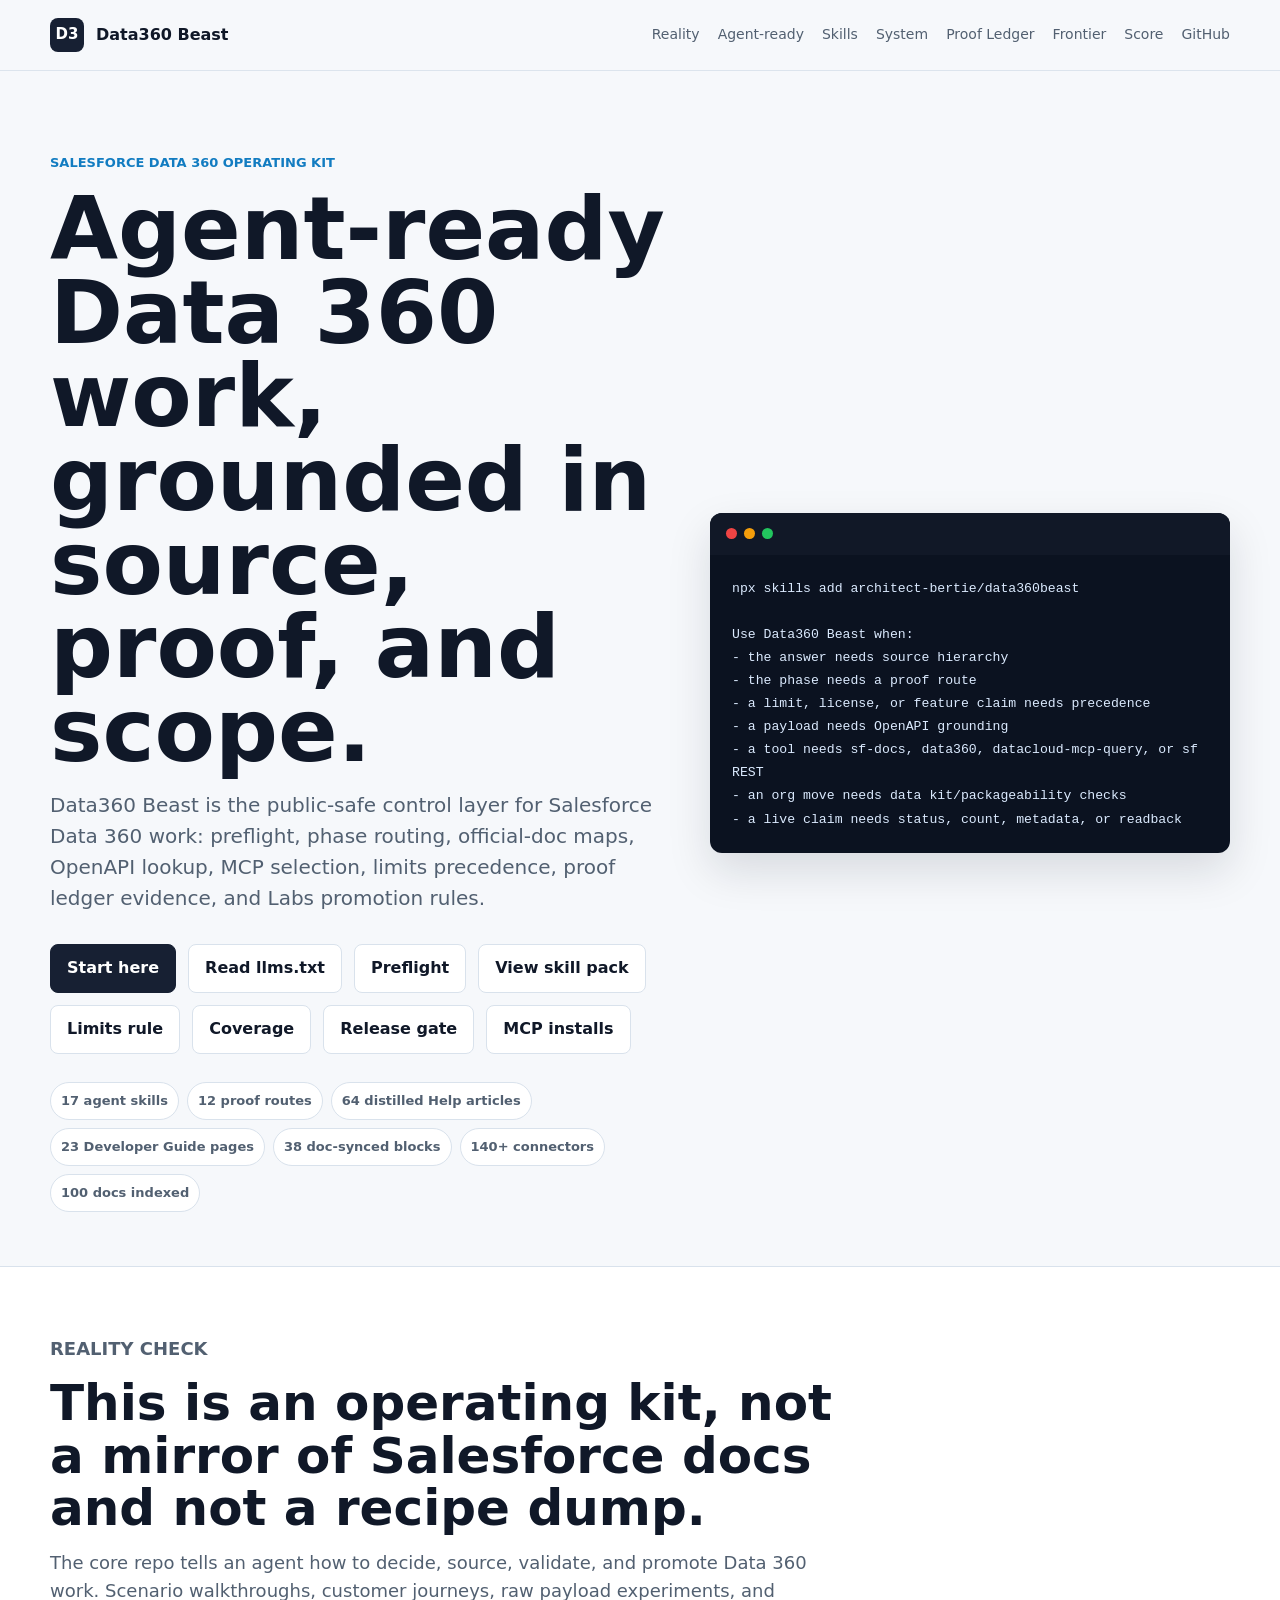
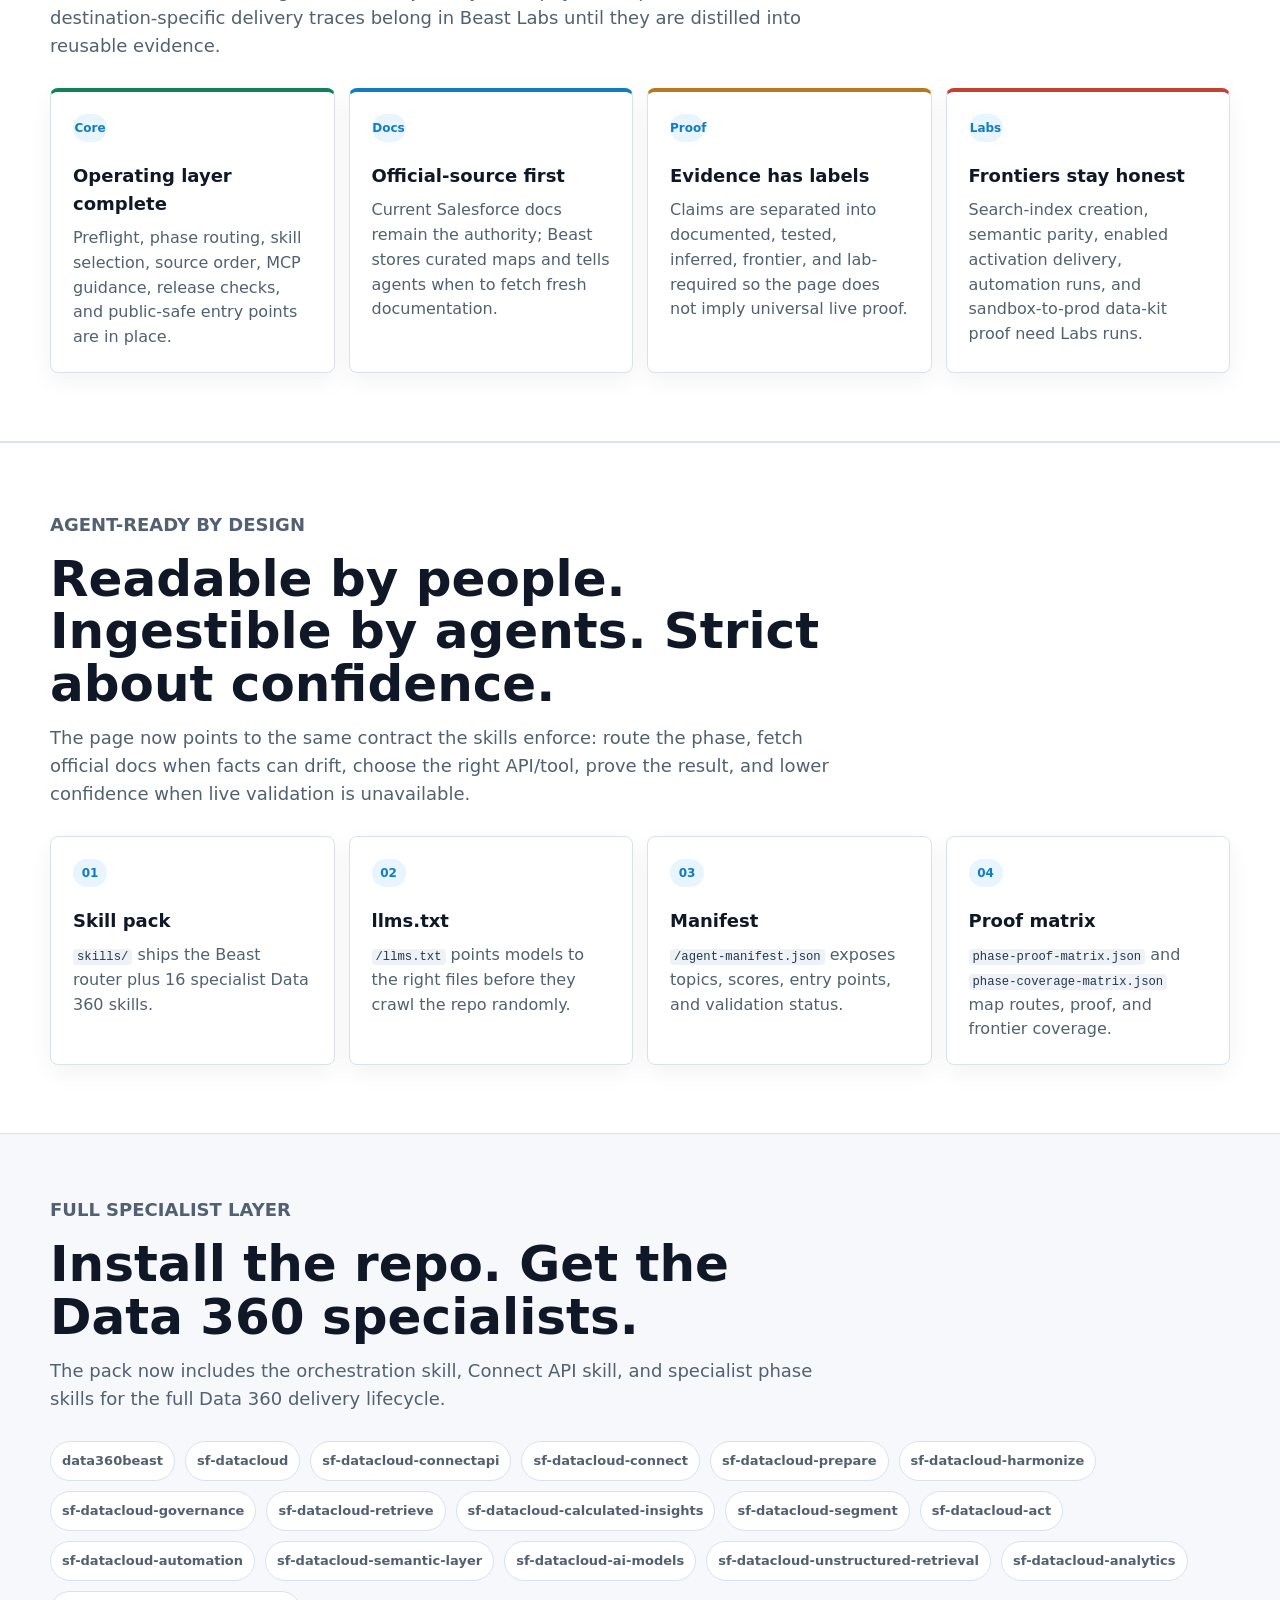
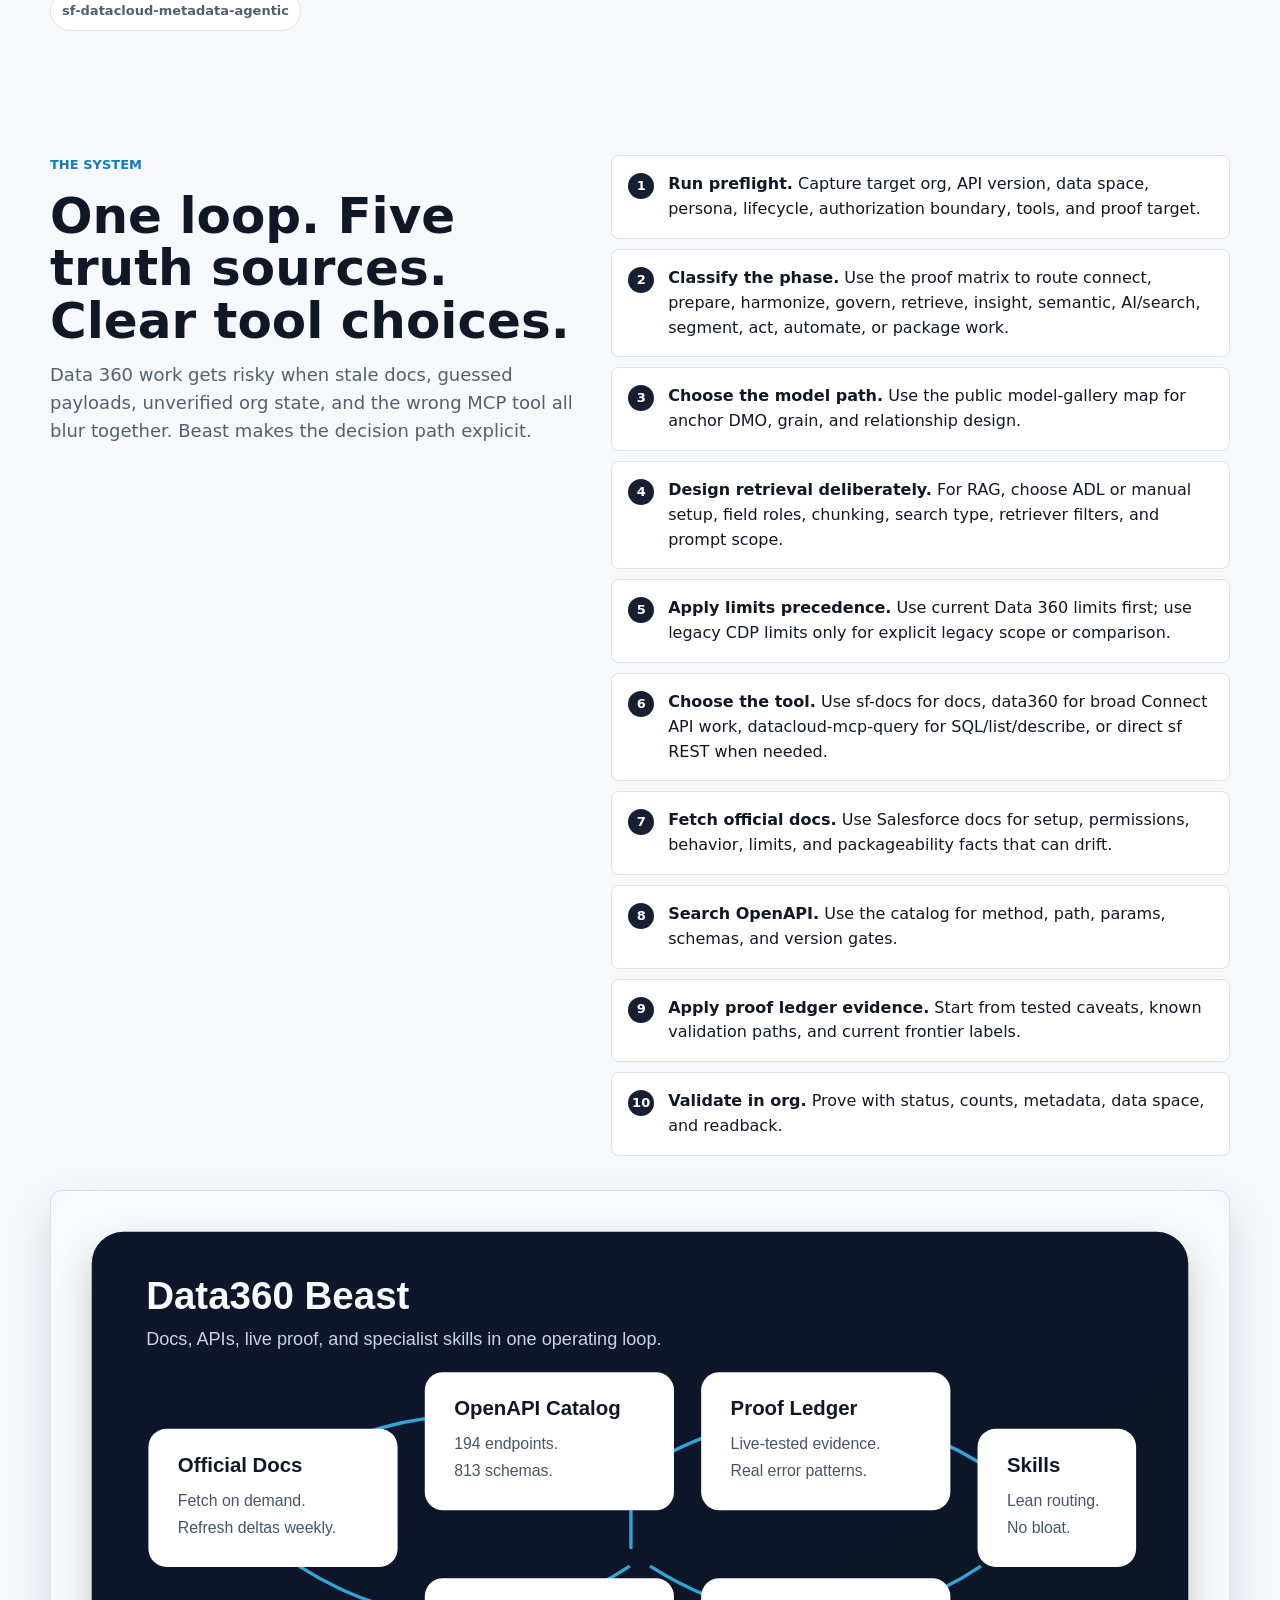
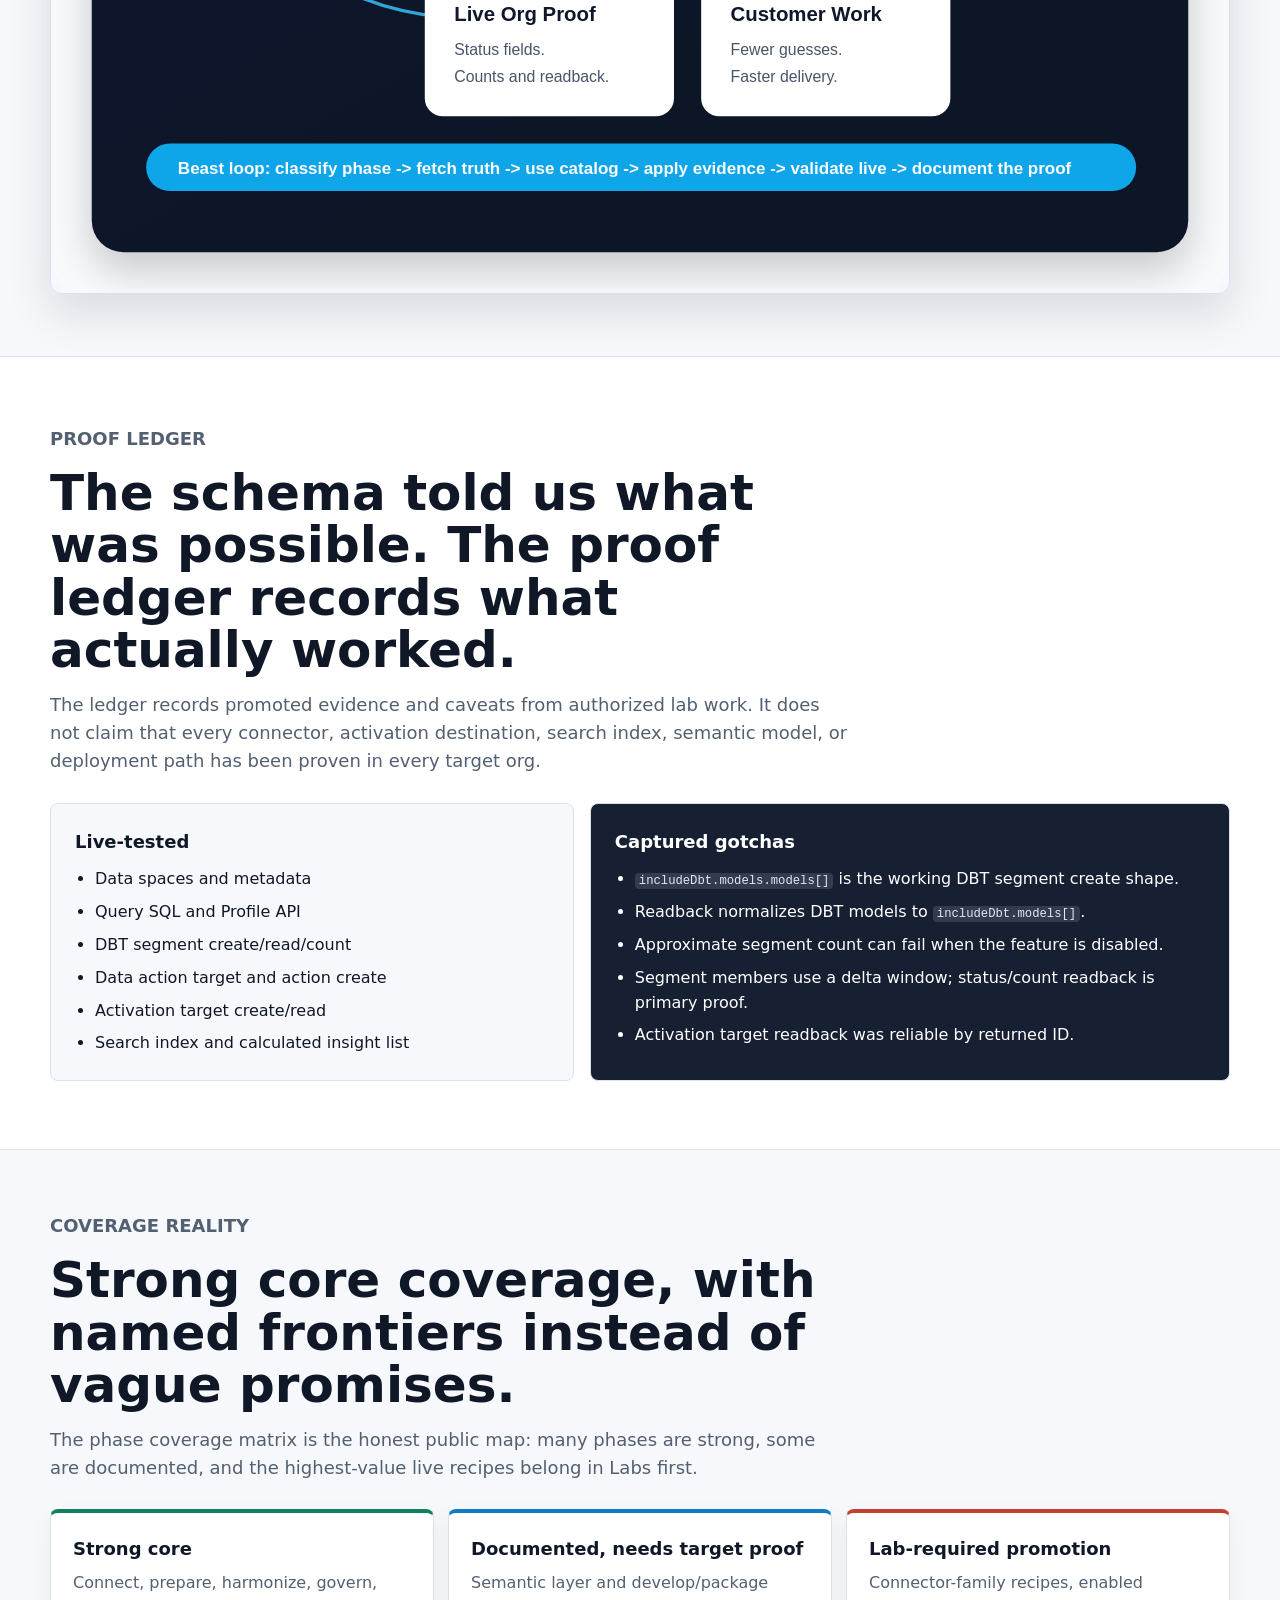
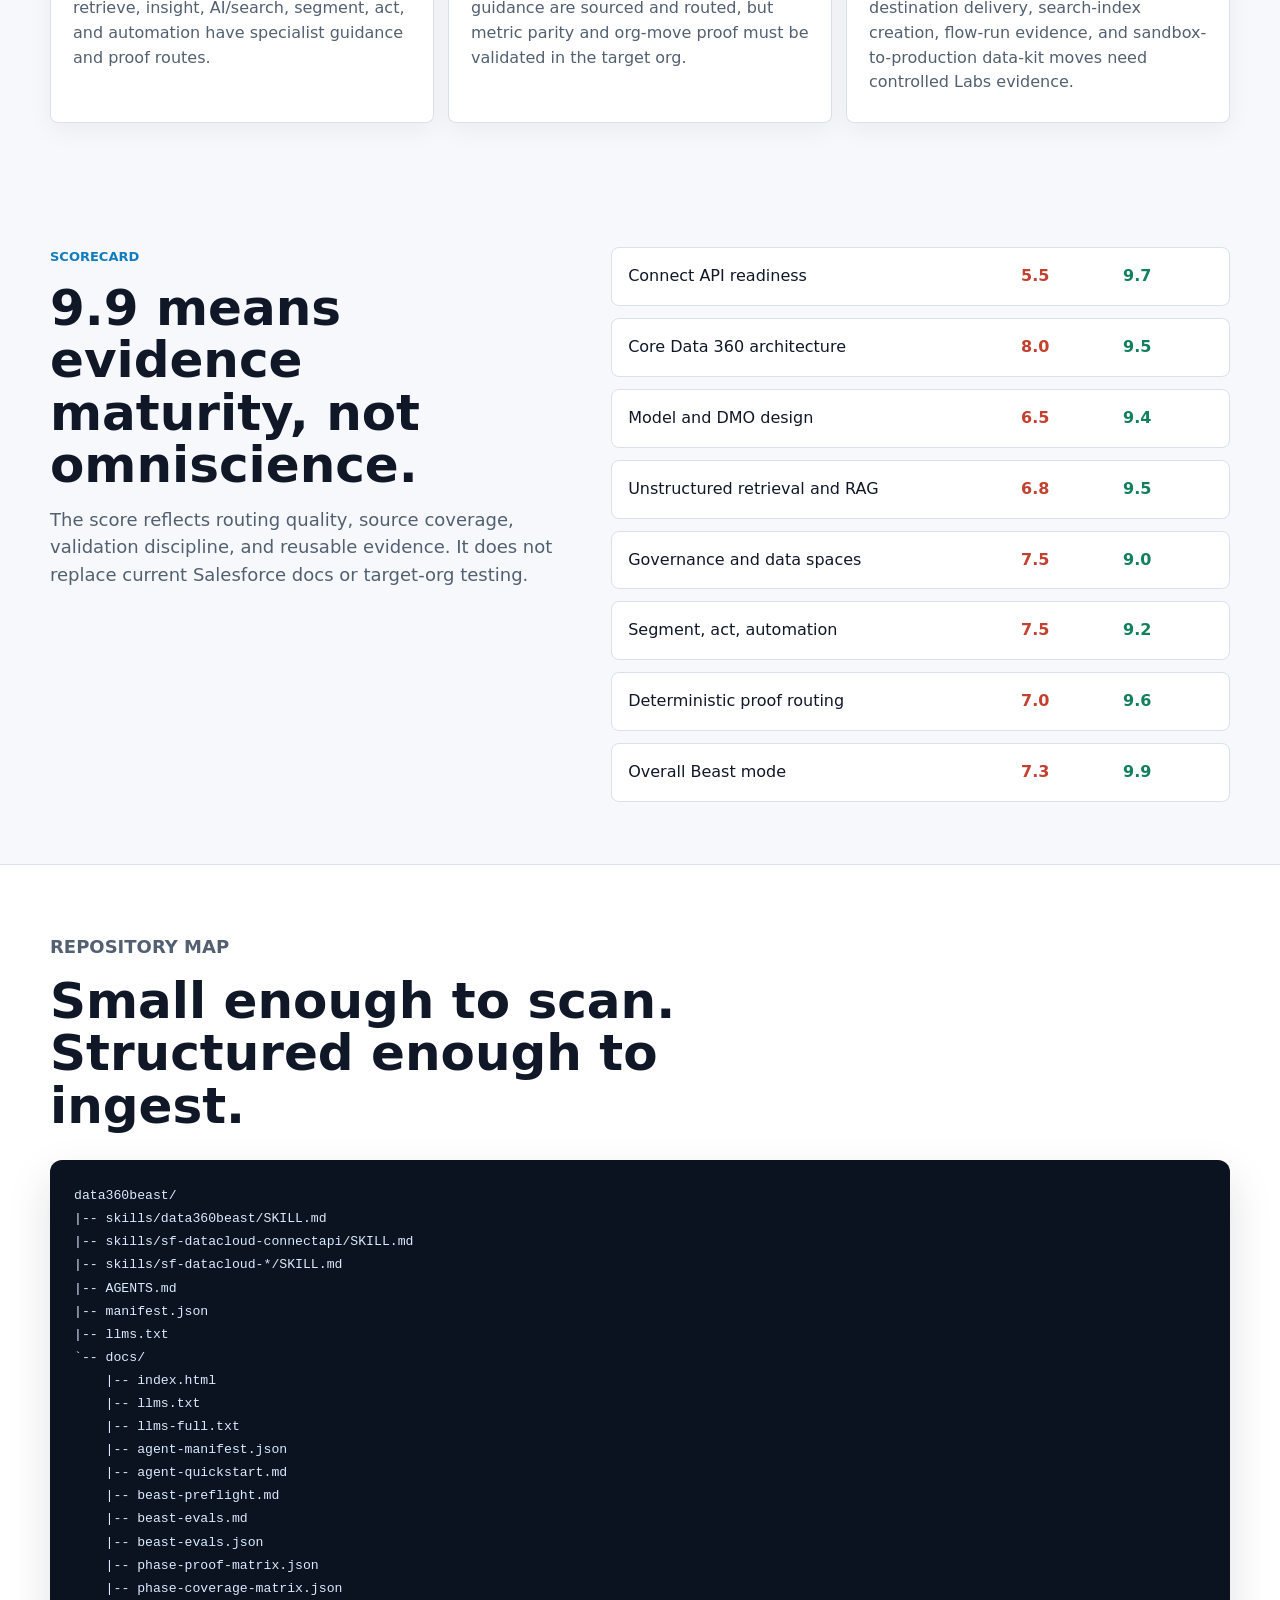
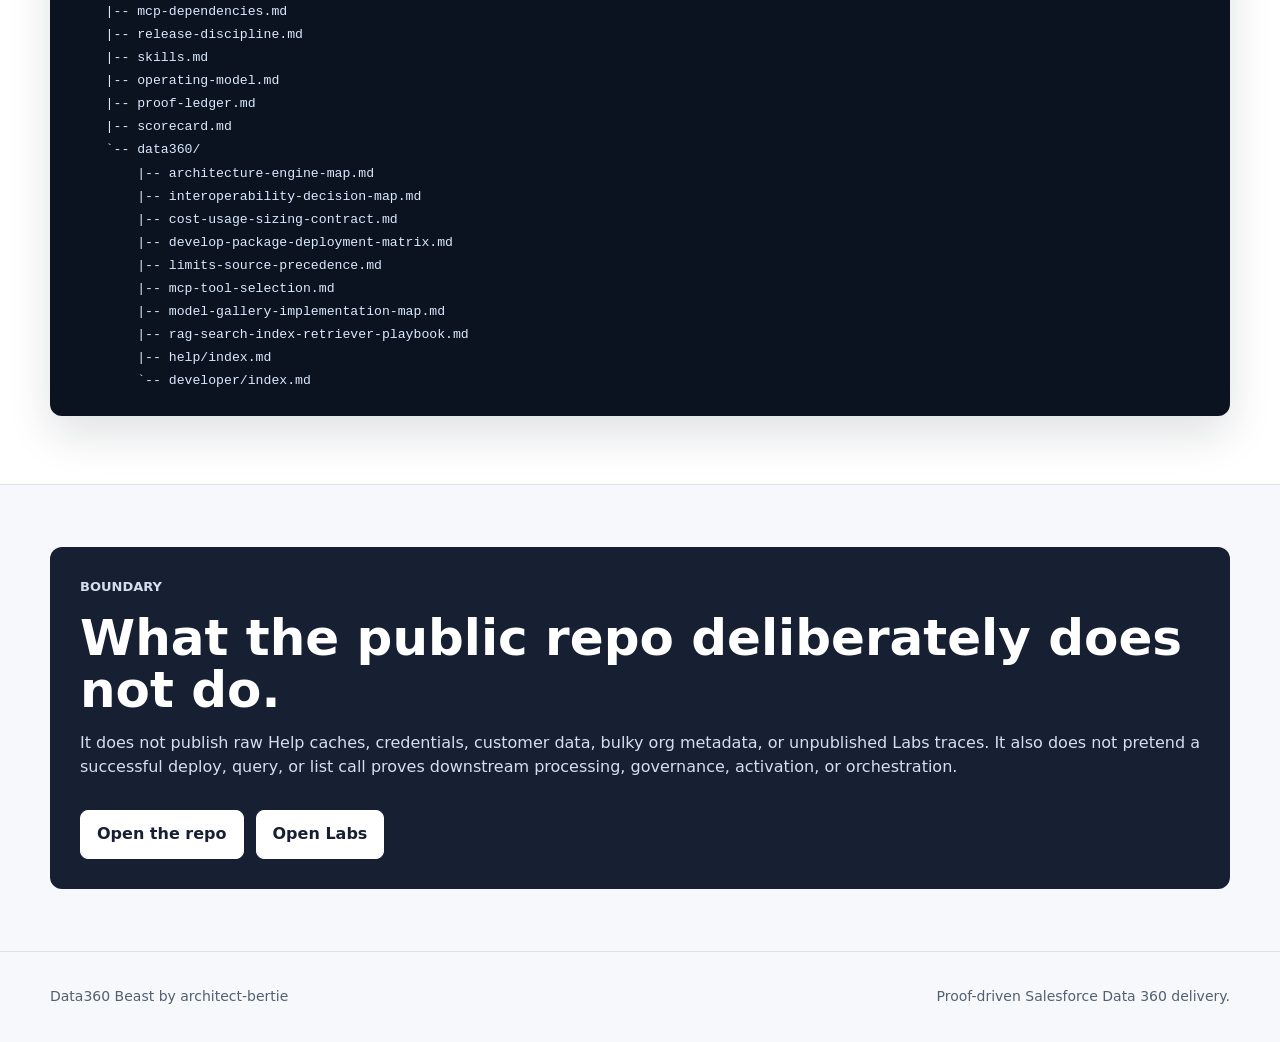
==== docs/index.html @ ae33dbe5 "Revamp Pages reality framing" ====
<!doctype html>
<html lang="en">
  <head>
    <meta charset="utf-8">
    <meta name="viewport" content="width=device-width, initial-scale=1">
    <title>Data360 Beast | Salesforce Data 360 Operating Kit</title>
    <meta name="description" content="A proof-driven Salesforce Data 360 operating kit with preflight, phase routing, official-doc maps, OpenAPI lookup, MCP guidance, evidence maturity, and explicit Labs frontiers.">
    <meta property="og:title" content="Data360 Beast">
    <meta property="og:description" content="Salesforce Data 360, made agent-ready with source order, proof paths, skills, MCP guidance, and clear live-validation boundaries.">
    <meta property="og:type" content="website">
    <meta property="og:url" content="https://architect-bertie.github.io/data360beast/">
    <link rel="icon" href="./assets/favicon.svg" type="image/svg+xml">
    <link rel="stylesheet" href="./styles.css">
  </head>
  <body>
    <header class="site-header">
      <nav class="nav" aria-label="Primary">
        <a class="brand" href="#top" aria-label="Data360 Beast home">
          <span class="brand-mark">D3</span>
          <span>Data360 Beast</span>
        </a>
        <div class="nav-links">
          <a href="#reality">Reality</a>
          <a href="#agent-ready">Agent-ready</a>
          <a href="#skills">Skills</a>
          <a href="#system">System</a>
          <a href="#proof-ledger">Proof Ledger</a>
          <a href="#frontier">Frontier</a>
          <a href="#score">Score</a>
          <a href="https://github.com/architect-bertie/data360beast">GitHub</a>
        </div>
      </nav>
    </header>

    <main id="top">
      <section class="hero" aria-labelledby="hero-title">
        <div class="hero-copy">
          <p class="eyebrow">Salesforce Data 360 operating kit</p>
          <h1 id="hero-title">Agent-ready Data 360 work, grounded in source, proof, and scope.</h1>
          <p class="lead">
            Data360 Beast is the public-safe control layer for Salesforce Data 360 work:
            preflight, phase routing, official-doc maps, OpenAPI lookup, MCP selection,
            limits precedence, proof ledger evidence, and Labs promotion rules.
          </p>
          <div class="actions">
            <a class="button primary" href="./agent-quickstart.md">Start here</a>
            <a class="button" href="./llms.txt">Read llms.txt</a>
            <a class="button" href="./beast-preflight.md">Preflight</a>
            <a class="button" href="./skills.md">View skill pack</a>
            <a class="button" href="./data360/limits-source-precedence.md">Limits rule</a>
            <a class="button" href="./phase-coverage-matrix.json">Coverage</a>
            <a class="button" href="./release-discipline.md">Release gate</a>
            <a class="button" href="./mcp-dependencies.md">MCP installs</a>
          </div>
          <div class="hero-proof" aria-label="Project proof">
            <span>17 agent skills</span>
            <span>12 proof routes</span>
            <span>64 distilled Help articles</span>
            <span>23 Developer Guide pages</span>
            <span>38 doc-synced blocks</span>
            <span>140+ connectors</span>
            <span>100 docs indexed</span>
          </div>
        </div>
        <div class="terminal-card" aria-label="Agent quickstart">
          <div class="terminal-bar">
            <span></span><span></span><span></span>
          </div>
          <pre><code>npx skills add architect-bertie/data360beast

Use Data360 Beast when:
- the answer needs source hierarchy
- the phase needs a proof route
- a limit, license, or feature claim needs precedence
- a payload needs OpenAPI grounding
- a tool needs sf-docs, data360, datacloud-mcp-query, or sf REST
- an org move needs data kit/packageability checks
- a live claim needs status, count, metadata, or readback</code></pre>
        </div>
      </section>

      <section id="reality" aria-labelledby="reality-title" class="band">
        <div class="section-heading">
          <p class="eyebrow">Reality check</p>
          <h2 id="reality-title">This is an operating kit, not a mirror of Salesforce docs and not a recipe dump.</h2>
          <p>
            The core repo tells an agent how to decide, source, validate, and promote Data 360 work.
            Scenario walkthroughs, customer journeys, raw payload experiments, and destination-specific
            delivery traces belong in Beast Labs until they are distilled into reusable evidence.
          </p>
        </div>
        <div class="status-grid">
          <article class="status-card strong">
            <span class="mini-label">Core</span>
            <h3>Operating layer complete</h3>
            <p>Preflight, phase routing, skill selection, source order, MCP guidance, release checks, and public-safe entry points are in place.</p>
          </article>
          <article class="status-card documented">
            <span class="mini-label">Docs</span>
            <h3>Official-source first</h3>
            <p>Current Salesforce docs remain the authority; Beast stores curated maps and tells agents when to fetch fresh documentation.</p>
          </article>
          <article class="status-card tested">
            <span class="mini-label">Proof</span>
            <h3>Evidence has labels</h3>
            <p>Claims are separated into documented, tested, inferred, frontier, and lab-required so the page does not imply universal live proof.</p>
          </article>
          <article class="status-card frontier">
            <span class="mini-label">Labs</span>
            <h3>Frontiers stay honest</h3>
            <p>Search-index creation, semantic parity, enabled activation delivery, automation runs, and sandbox-to-prod data-kit proof need Labs runs.</p>
          </article>
        </div>
      </section>

      <section id="agent-ready" aria-labelledby="agent-ready-title" class="band">
        <div class="section-heading">
          <p class="eyebrow">Agent-ready by design</p>
          <h2 id="agent-ready-title">Readable by people. Ingestible by agents. Strict about confidence.</h2>
          <p>
            The page now points to the same contract the skills enforce:
            route the phase, fetch official docs when facts can drift, choose the right API/tool,
            prove the result, and lower confidence when live validation is unavailable.
          </p>
        </div>
        <div class="grid four">
          <article class="card">
            <span class="mini-label">01</span>
            <h3>Skill pack</h3>
            <p><code>skills/</code> ships the Beast router plus 16 specialist Data 360 skills.</p>
          </article>
          <article class="card">
            <span class="mini-label">02</span>
            <h3>llms.txt</h3>
            <p><code>/llms.txt</code> points models to the right files before they crawl the repo randomly.</p>
          </article>
          <article class="card">
            <span class="mini-label">03</span>
            <h3>Manifest</h3>
            <p><code>/agent-manifest.json</code> exposes topics, scores, entry points, and validation status.</p>
          </article>
          <article class="card">
            <span class="mini-label">04</span>
            <h3>Proof matrix</h3>
            <p><code>phase-proof-matrix.json</code> and <code>phase-coverage-matrix.json</code> map routes, proof, and frontier coverage.</p>
          </article>
        </div>
      </section>

      <section id="skills" aria-labelledby="skills-title">
        <div class="section-heading">
          <p class="eyebrow">Full specialist layer</p>
          <h2 id="skills-title">Install the repo. Get the Data 360 specialists.</h2>
          <p>
            The pack now includes the orchestration skill, Connect API skill, and specialist
            phase skills for the full Data 360 delivery lifecycle.
          </p>
        </div>
        <div class="skill-cloud" aria-label="Data 360 skills">
          <a href="https://github.com/architect-bertie/data360beast/tree/main/skills/data360beast">data360beast</a>
          <a href="https://github.com/architect-bertie/data360beast/tree/main/skills/sf-datacloud">sf-datacloud</a>
          <a href="https://github.com/architect-bertie/data360beast/tree/main/skills/sf-datacloud-connectapi">sf-datacloud-connectapi</a>
          <a href="https://github.com/architect-bertie/data360beast/tree/main/skills/sf-datacloud-connect">sf-datacloud-connect</a>
          <a href="https://github.com/architect-bertie/data360beast/tree/main/skills/sf-datacloud-prepare">sf-datacloud-prepare</a>
          <a href="https://github.com/architect-bertie/data360beast/tree/main/skills/sf-datacloud-harmonize">sf-datacloud-harmonize</a>
          <a href="https://github.com/architect-bertie/data360beast/tree/main/skills/sf-datacloud-governance">sf-datacloud-governance</a>
          <a href="https://github.com/architect-bertie/data360beast/tree/main/skills/sf-datacloud-retrieve">sf-datacloud-retrieve</a>
          <a href="https://github.com/architect-bertie/data360beast/tree/main/skills/sf-datacloud-calculated-insights">sf-datacloud-calculated-insights</a>
          <a href="https://github.com/architect-bertie/data360beast/tree/main/skills/sf-datacloud-segment">sf-datacloud-segment</a>
          <a href="https://github.com/architect-bertie/data360beast/tree/main/skills/sf-datacloud-act">sf-datacloud-act</a>
          <a href="https://github.com/architect-bertie/data360beast/tree/main/skills/sf-datacloud-automation">sf-datacloud-automation</a>
          <a href="https://github.com/architect-bertie/data360beast/tree/main/skills/sf-datacloud-semantic-layer">sf-datacloud-semantic-layer</a>
          <a href="https://github.com/architect-bertie/data360beast/tree/main/skills/sf-datacloud-ai-models">sf-datacloud-ai-models</a>
          <a href="https://github.com/architect-bertie/data360beast/tree/main/skills/sf-datacloud-unstructured-retrieval">sf-datacloud-unstructured-retrieval</a>
          <a href="https://github.com/architect-bertie/data360beast/tree/main/skills/sf-datacloud-analytics">sf-datacloud-analytics</a>
          <a href="https://github.com/architect-bertie/data360beast/tree/main/skills/sf-datacloud-metadata-agentic">sf-datacloud-metadata-agentic</a>
        </div>
      </section>

      <section id="system" aria-labelledby="system-title">
        <div class="split">
          <div>
            <p class="eyebrow">The system</p>
            <h2 id="system-title">One loop. Five truth sources. Clear tool choices.</h2>
            <p class="section-intro">
              Data 360 work gets risky when stale docs, guessed payloads, unverified org state,
              and the wrong MCP tool all blur together. Beast makes the decision path explicit.
            </p>
          </div>
          <ol class="loop">
            <li><strong>Run preflight.</strong> Capture target org, API version, data space, persona, lifecycle, authorization boundary, tools, and proof target.</li>
            <li><strong>Classify the phase.</strong> Use the proof matrix to route connect, prepare, harmonize, govern, retrieve, insight, semantic, AI/search, segment, act, automate, or package work.</li>
            <li><strong>Choose the model path.</strong> Use the public model-gallery map for anchor DMO, grain, and relationship design.</li>
            <li><strong>Design retrieval deliberately.</strong> For RAG, choose ADL or manual setup, field roles, chunking, search type, retriever filters, and prompt scope.</li>
            <li><strong>Apply limits precedence.</strong> Use current Data 360 limits first; use legacy CDP limits only for explicit legacy scope or comparison.</li>
            <li><strong>Choose the tool.</strong> Use sf-docs for docs, data360 for broad Connect API work, datacloud-mcp-query for SQL/list/describe, or direct sf REST when needed.</li>
            <li><strong>Fetch official docs.</strong> Use Salesforce docs for setup, permissions, behavior, limits, and packageability facts that can drift.</li>
            <li><strong>Search OpenAPI.</strong> Use the catalog for method, path, params, schemas, and version gates.</li>
            <li><strong>Apply proof ledger evidence.</strong> Start from tested caveats, known validation paths, and current frontier labels.</li>
            <li><strong>Validate in org.</strong> Prove with status, counts, metadata, data space, and readback.</li>
          </ol>
        </div>
        <figure class="map-figure">
          <img src="./assets/data360beast-map.svg" alt="Data360 Beast operating map showing docs, OpenAPI, proof ledger, skills, and live org proof.">
        </figure>
      </section>

      <section id="proof-ledger" aria-labelledby="proof-ledger-title" class="band">
        <div class="section-heading">
          <p class="eyebrow">Proof ledger</p>
          <h2 id="proof-ledger-title">The schema told us what was possible. The proof ledger records what actually worked.</h2>
          <p>
            The ledger records promoted evidence and caveats from authorized lab work.
            It does not claim that every connector, activation destination, search index,
            semantic model, or deployment path has been proven in every target org.
          </p>
        </div>
        <div class="evidence-layout">
          <div class="proof-panel">
            <h3>Live-tested</h3>
            <ul>
              <li>Data spaces and metadata</li>
              <li>Query SQL and Profile API</li>
              <li>DBT segment create/read/count</li>
              <li>Data action target and action create</li>
              <li>Activation target create/read</li>
              <li>Search index and calculated insight list</li>
            </ul>
          </div>
          <div class="proof-panel dark">
            <h3>Captured gotchas</h3>
            <ul>
              <li><code>includeDbt.models.models[]</code> is the working DBT segment create shape.</li>
              <li>Readback normalizes DBT models to <code>includeDbt.models[]</code>.</li>
              <li>Approximate segment count can fail when the feature is disabled.</li>
              <li>Segment members use a delta window; status/count readback is primary proof.</li>
              <li>Activation target readback was reliable by returned ID.</li>
            </ul>
          </div>
        </div>
      </section>

      <section id="frontier" aria-labelledby="frontier-title">
        <div class="section-heading">
          <p class="eyebrow">Coverage reality</p>
          <h2 id="frontier-title">Strong core coverage, with named frontiers instead of vague promises.</h2>
          <p>
            The phase coverage matrix is the honest public map: many phases are strong,
            some are documented, and the highest-value live recipes belong in Labs first.
          </p>
        </div>
        <div class="lane-grid" aria-label="Coverage lanes">
          <article class="lane strong">
            <h3>Strong core</h3>
            <p>Connect, prepare, harmonize, govern, retrieve, insight, AI/search, segment, act, and automation have specialist guidance and proof routes.</p>
          </article>
          <article class="lane documented">
            <h3>Documented, needs target proof</h3>
            <p>Semantic layer and develop/package guidance are sourced and routed, but metric parity and org-move proof must be validated in the target org.</p>
          </article>
          <article class="lane frontier">
            <h3>Lab-required promotion</h3>
            <p>Connector-family recipes, enabled destination delivery, search-index creation, flow-run evidence, and sandbox-to-production data-kit moves need controlled Labs evidence.</p>
          </article>
        </div>
      </section>

      <section id="score" aria-labelledby="score-title">
        <div class="split">
          <div>
            <p class="eyebrow">Scorecard</p>
            <h2 id="score-title">9.9 means evidence maturity, not omniscience.</h2>
            <p class="section-intro">
              The score reflects routing quality, source coverage, validation discipline,
              and reusable evidence. It does not replace current Salesforce docs or target-org testing.
            </p>
          </div>
          <div class="scoreboard" aria-label="Before and after scores">
            <div class="score-row">
              <span>Connect API readiness</span>
              <span class="before">5.5</span>
              <span class="after">9.7</span>
            </div>
            <div class="score-row">
              <span>Core Data 360 architecture</span>
              <span class="before">8.0</span>
              <span class="after">9.5</span>
            </div>
            <div class="score-row">
              <span>Model and DMO design</span>
              <span class="before">6.5</span>
              <span class="after">9.4</span>
            </div>
            <div class="score-row">
              <span>Unstructured retrieval and RAG</span>
              <span class="before">6.8</span>
              <span class="after">9.5</span>
            </div>
            <div class="score-row">
              <span>Governance and data spaces</span>
              <span class="before">7.5</span>
              <span class="after">9.0</span>
            </div>
            <div class="score-row">
              <span>Segment, act, automation</span>
              <span class="before">7.5</span>
              <span class="after">9.2</span>
            </div>
            <div class="score-row">
              <span>Deterministic proof routing</span>
              <span class="before">7.0</span>
              <span class="after">9.6</span>
            </div>
            <div class="score-row">
              <span>Overall Beast mode</span>
              <span class="before">7.3</span>
              <span class="after">9.9</span>
            </div>
          </div>
        </div>
      </section>

      <section aria-labelledby="repo-title" class="band">
        <div class="section-heading">
          <p class="eyebrow">Repository map</p>
          <h2 id="repo-title">Small enough to scan. Structured enough to ingest.</h2>
        </div>
        <div class="repo-map">
          <pre><code>data360beast/
|-- skills/data360beast/SKILL.md
|-- skills/sf-datacloud-connectapi/SKILL.md
|-- skills/sf-datacloud-*/SKILL.md
|-- AGENTS.md
|-- manifest.json
|-- llms.txt
`-- docs/
    |-- index.html
    |-- llms.txt
    |-- llms-full.txt
    |-- agent-manifest.json
    |-- agent-quickstart.md
    |-- beast-preflight.md
    |-- beast-evals.md
    |-- beast-evals.json
    |-- phase-proof-matrix.json
    |-- phase-coverage-matrix.json
    |-- mcp-dependencies.md
    |-- release-discipline.md
    |-- skills.md
    |-- operating-model.md
    |-- proof-ledger.md
    |-- scorecard.md
    `-- data360/
        |-- architecture-engine-map.md
        |-- interoperability-decision-map.md
        |-- cost-usage-sizing-contract.md
        |-- develop-package-deployment-matrix.md
        |-- limits-source-precedence.md
        |-- mcp-tool-selection.md
        |-- model-gallery-implementation-map.md
        |-- rag-search-index-retriever-playbook.md
        |-- help/index.md
        `-- developer/index.md</code></pre>
        </div>
      </section>

      <section aria-labelledby="boundary-title">
        <div class="callout">
          <p class="eyebrow">Boundary</p>
          <h2 id="boundary-title">What the public repo deliberately does not do.</h2>
          <p>
            It does not publish raw Help caches, credentials, customer data, bulky org metadata,
            or unpublished Labs traces. It also does not pretend a successful deploy, query,
            or list call proves downstream processing, governance, activation, or orchestration.
          </p>
          <div class="actions">
            <a class="button light" href="https://github.com/architect-bertie/data360beast">Open the repo</a>
            <a class="button light" href="https://github.com/architect-bertie/data360beast-labs">Open Labs</a>
          </div>
        </div>
      </section>
    </main>

    <footer class="site-footer">
      <div class="footer-inner">
        <span>Data360 Beast by architect-bertie</span>
        <span>Proof-driven Salesforce Data 360 delivery.</span>
      </div>
    </footer>
  </body>
</html>
---- docs/styles.css ----
:root {
  --ink: #101828;
  --muted: #526071;
  --line: #d9e2ec;
  --paper: #f6f8fb;
  --panel: #ffffff;
  --navy: #172033;
  --blue: #127cc1;
  --sky: #e8f5ff;
  --green: #12805c;
  --green-soft: #e7f7ef;
  --amber: #b7791f;
  --amber-soft: #fff4d6;
  --red: #c24130;
  --radius: 8px;
  --shadow: 0 18px 44px rgba(16, 24, 40, .13);
  color-scheme: light;
}

* {
  box-sizing: border-box;
}

html {
  scroll-behavior: smooth;
}

body {
  margin: 0;
  background: var(--paper);
  color: var(--ink);
  font-family: Inter, ui-sans-serif, system-ui, -apple-system, BlinkMacSystemFont, "Segoe UI", sans-serif;
  line-height: 1.55;
}

a {
  color: inherit;
}

code {
  padding: 1px 4px;
  border-radius: 4px;
  background: #eef2f7;
  color: #24364b;
  font-size: .94em;
}

pre {
  margin: 0;
  white-space: pre-wrap;
}

pre code {
  padding: 0;
  background: transparent;
  color: inherit;
}

.site-header {
  position: sticky;
  top: 0;
  z-index: 20;
  border-bottom: 1px solid rgba(217, 226, 236, .9);
  background: rgba(246, 248, 251, .94);
  backdrop-filter: blur(16px);
}

.nav {
  width: min(1180px, calc(100% - 32px));
  min-height: 70px;
  margin: 0 auto;
  display: flex;
  align-items: center;
  justify-content: space-between;
  gap: 22px;
}

.brand {
  display: flex;
  align-items: center;
  gap: 12px;
  font-weight: 850;
  text-decoration: none;
}

.brand-mark {
  width: 34px;
  height: 34px;
  border-radius: 8px;
  display: grid;
  place-items: center;
  background: var(--navy);
  color: #ffffff;
  font-size: 15px;
}

.nav-links {
  display: flex;
  gap: 18px;
  align-items: center;
  color: var(--muted);
  font-size: 14px;
}

.nav-links a {
  text-decoration: none;
}

.nav-links a:hover {
  color: var(--ink);
}

.hero {
  width: min(1180px, calc(100% - 32px));
  margin: 0 auto;
  padding: 82px 0 54px;
  display: grid;
  grid-template-columns: minmax(0, 1fr) minmax(360px, 520px);
  gap: 44px;
  align-items: center;
}

.hero-copy {
  max-width: 760px;
}

.eyebrow {
  margin: 0 0 14px;
  color: var(--blue);
  font-size: 13px;
  font-weight: 850;
  letter-spacing: 0;
  text-transform: uppercase;
}

h1,
h2,
h3,
p {
  margin-top: 0;
}

h1 {
  margin-bottom: 18px;
  font-size: clamp(46px, 7vw, 88px);
  line-height: .95;
  letter-spacing: 0;
}

h2 {
  margin-bottom: 14px;
  font-size: clamp(30px, 4vw, 50px);
  line-height: 1.05;
  letter-spacing: 0;
}

h3 {
  margin-bottom: 8px;
  font-size: 18px;
}

.lead {
  max-width: 700px;
  color: var(--muted);
  font-size: 20px;
}

.actions {
  display: flex;
  flex-wrap: wrap;
  gap: 12px;
  margin-top: 30px;
}

.button {
  min-height: 44px;
  padding: 11px 16px;
  border: 1px solid var(--line);
  border-radius: var(--radius);
  display: inline-flex;
  align-items: center;
  justify-content: center;
  gap: 8px;
  text-decoration: none;
  font-weight: 780;
  background: #ffffff;
}

.button.primary {
  border-color: var(--navy);
  background: var(--navy);
  color: #ffffff;
}

.button.light {
  border-color: #ffffff;
  background: #ffffff;
  color: var(--navy);
}

.button:hover {
  transform: translateY(-1px);
}

.hero-proof {
  margin-top: 28px;
  display: flex;
  flex-wrap: wrap;
  gap: 8px;
}

.hero-proof span {
  padding: 8px 10px;
  border: 1px solid var(--line);
  border-radius: 999px;
  background: #ffffff;
  color: var(--muted);
  font-size: 13px;
  font-weight: 700;
}

.terminal-card {
  border-radius: 12px;
  background: #0b1220;
  color: #dbeafe;
  box-shadow: var(--shadow);
  overflow: hidden;
}

.terminal-bar {
  height: 42px;
  padding-left: 16px;
  display: flex;
  align-items: center;
  gap: 7px;
  background: #111827;
}

.terminal-bar span {
  width: 11px;
  height: 11px;
  border-radius: 50%;
  background: #ef4444;
}

.terminal-bar span:nth-child(2) {
  background: #f59e0b;
}

.terminal-bar span:nth-child(3) {
  background: #22c55e;
}

.terminal-card pre {
  padding: 22px;
  font-size: 14px;
  line-height: 1.65;
}

main section {
  width: min(1180px, calc(100% - 32px));
  margin: 0 auto;
  padding: 62px 0;
}

.band {
  width: 100%;
  max-width: none;
  padding: 68px max(16px, calc((100% - 1180px) / 2));
  background: #ffffff;
  border-top: 1px solid var(--line);
  border-bottom: 1px solid var(--line);
}

.section-heading {
  max-width: 800px;
  margin-bottom: 28px;
}

.section-heading p,
.section-intro {
  color: var(--muted);
  font-size: 18px;
}

.grid {
  display: grid;
  gap: 14px;
}

.grid.two {
  grid-template-columns: repeat(2, minmax(0, 1fr));
}

.grid.four {
  grid-template-columns: repeat(4, minmax(0, 1fr));
}

.status-grid,
.lane-grid {
  display: grid;
  grid-template-columns: repeat(4, minmax(0, 1fr));
  gap: 14px;
}

.lane-grid {
  grid-template-columns: repeat(3, minmax(0, 1fr));
}

.card {
  min-height: 184px;
  padding: 22px;
  border: 1px solid var(--line);
  border-radius: var(--radius);
  background: var(--panel);
  box-shadow: 0 8px 24px rgba(16, 24, 40, .05);
}

.card p {
  margin-bottom: 0;
  color: var(--muted);
}

.status-card,
.lane {
  min-height: 214px;
  padding: 22px;
  border: 1px solid var(--line);
  border-radius: var(--radius);
  background: var(--panel);
  box-shadow: 0 8px 24px rgba(16, 24, 40, .05);
}

.status-card p,
.lane p {
  margin-bottom: 0;
  color: var(--muted);
}

.status-card.strong,
.lane.strong {
  border-top: 4px solid var(--green);
}

.status-card.documented,
.lane.documented {
  border-top: 4px solid var(--blue);
}

.status-card.tested {
  border-top: 4px solid var(--amber);
}

.status-card.frontier,
.lane.frontier {
  border-top: 4px solid var(--red);
}

.mini-label {
  width: 34px;
  height: 28px;
  margin-bottom: 20px;
  border-radius: 999px;
  display: grid;
  place-items: center;
  background: var(--sky);
  color: var(--blue);
  font-size: 12px;
  font-weight: 900;
}

.split {
  display: grid;
  grid-template-columns: minmax(0, .92fr) minmax(0, 1.08fr);
  gap: 34px;
  align-items: start;
}

.loop {
  counter-reset: loop;
  display: grid;
  gap: 10px;
  margin: 0;
  padding: 0;
}

.loop li {
  list-style: none;
  padding: 16px 16px 16px 56px;
  border: 1px solid var(--line);
  border-radius: var(--radius);
  background: #ffffff;
  position: relative;
}

.loop li::before {
  counter-increment: loop;
  content: counter(loop);
  position: absolute;
  left: 16px;
  top: 17px;
  width: 26px;
  height: 26px;
  border-radius: 50%;
  display: grid;
  place-items: center;
  background: var(--navy);
  color: #ffffff;
  font-size: 13px;
  font-weight: 850;
}

.map-figure {
  margin: 34px 0 0;
}

.map-figure img {
  width: 100%;
  height: auto;
  display: block;
  border: 1px solid var(--line);
  border-radius: 12px;
  box-shadow: var(--shadow);
}

.evidence-layout {
  display: grid;
  grid-template-columns: minmax(0, .9fr) minmax(0, 1.1fr);
  gap: 16px;
}

.skill-cloud {
  display: flex;
  flex-wrap: wrap;
  gap: 10px;
}

.skill-cloud a {
  padding: 9px 11px;
  border: 1px solid var(--line);
  border-radius: 999px;
  background: #ffffff;
  color: var(--muted);
  text-decoration: none;
  font-size: 13px;
  font-weight: 760;
}

.skill-cloud a:hover {
  color: var(--ink);
  border-color: var(--blue);
}

.proof-panel {
  padding: 24px;
  border: 1px solid var(--line);
  border-radius: var(--radius);
  background: var(--paper);
}

.proof-panel.dark {
  background: var(--navy);
  color: #ffffff;
}

.proof-panel ul {
  margin: 12px 0 0;
  padding-left: 20px;
}

.proof-panel li + li {
  margin-top: 8px;
}

.proof-panel.dark code {
  background: rgba(255, 255, 255, .12);
  color: #dbeafe;
}

.scoreboard {
  display: grid;
  gap: 12px;
}

.score-row {
  padding: 16px;
  border: 1px solid var(--line);
  border-radius: var(--radius);
  background: #ffffff;
  display: grid;
  grid-template-columns: 1fr 90px 90px;
  gap: 12px;
  align-items: center;
}

.score-row .before {
  color: var(--red);
  font-weight: 850;
}

.score-row .after {
  color: var(--green);
  font-weight: 850;
}

.repo-map {
  border-radius: 12px;
  background: #0b1220;
  color: #dbeafe;
  overflow: hidden;
  box-shadow: var(--shadow);
}

.repo-map pre {
  padding: 24px;
  font-size: 14px;
  line-height: 1.65;
}

.callout {
  padding: 30px;
  border-radius: 12px;
  background: var(--navy);
  color: #ffffff;
}

.callout p {
  color: #d4dfed;
}

.site-footer {
  padding: 34px 0;
  border-top: 1px solid var(--line);
}

.footer-inner {
  width: min(1180px, calc(100% - 32px));
  margin: 0 auto;
  display: flex;
  justify-content: space-between;
  gap: 20px;
  color: var(--muted);
  font-size: 14px;
}

.simple-page {
  min-height: 100vh;
  display: grid;
  place-items: center;
  padding: 24px;
}

.not-found {
  width: min(580px, 100%);
}

@media (max-width: 1020px) {
  .hero,
  .split,
  .evidence-layout,
  .status-grid,
  .lane-grid,
  .grid.four,
  .grid.two {
    grid-template-columns: 1fr;
  }

  .hero {
    padding-top: 52px;
  }
}

@media (max-width: 720px) {
  .nav {
    align-items: flex-start;
    flex-direction: column;
    padding: 14px 0;
  }

  .nav-links {
    width: 100%;
    overflow-x: auto;
    padding-bottom: 4px;
  }

  .score-row {
    grid-template-columns: 1fr;
  }

  .footer-inner,
  .actions {
    flex-direction: column;
  }
}
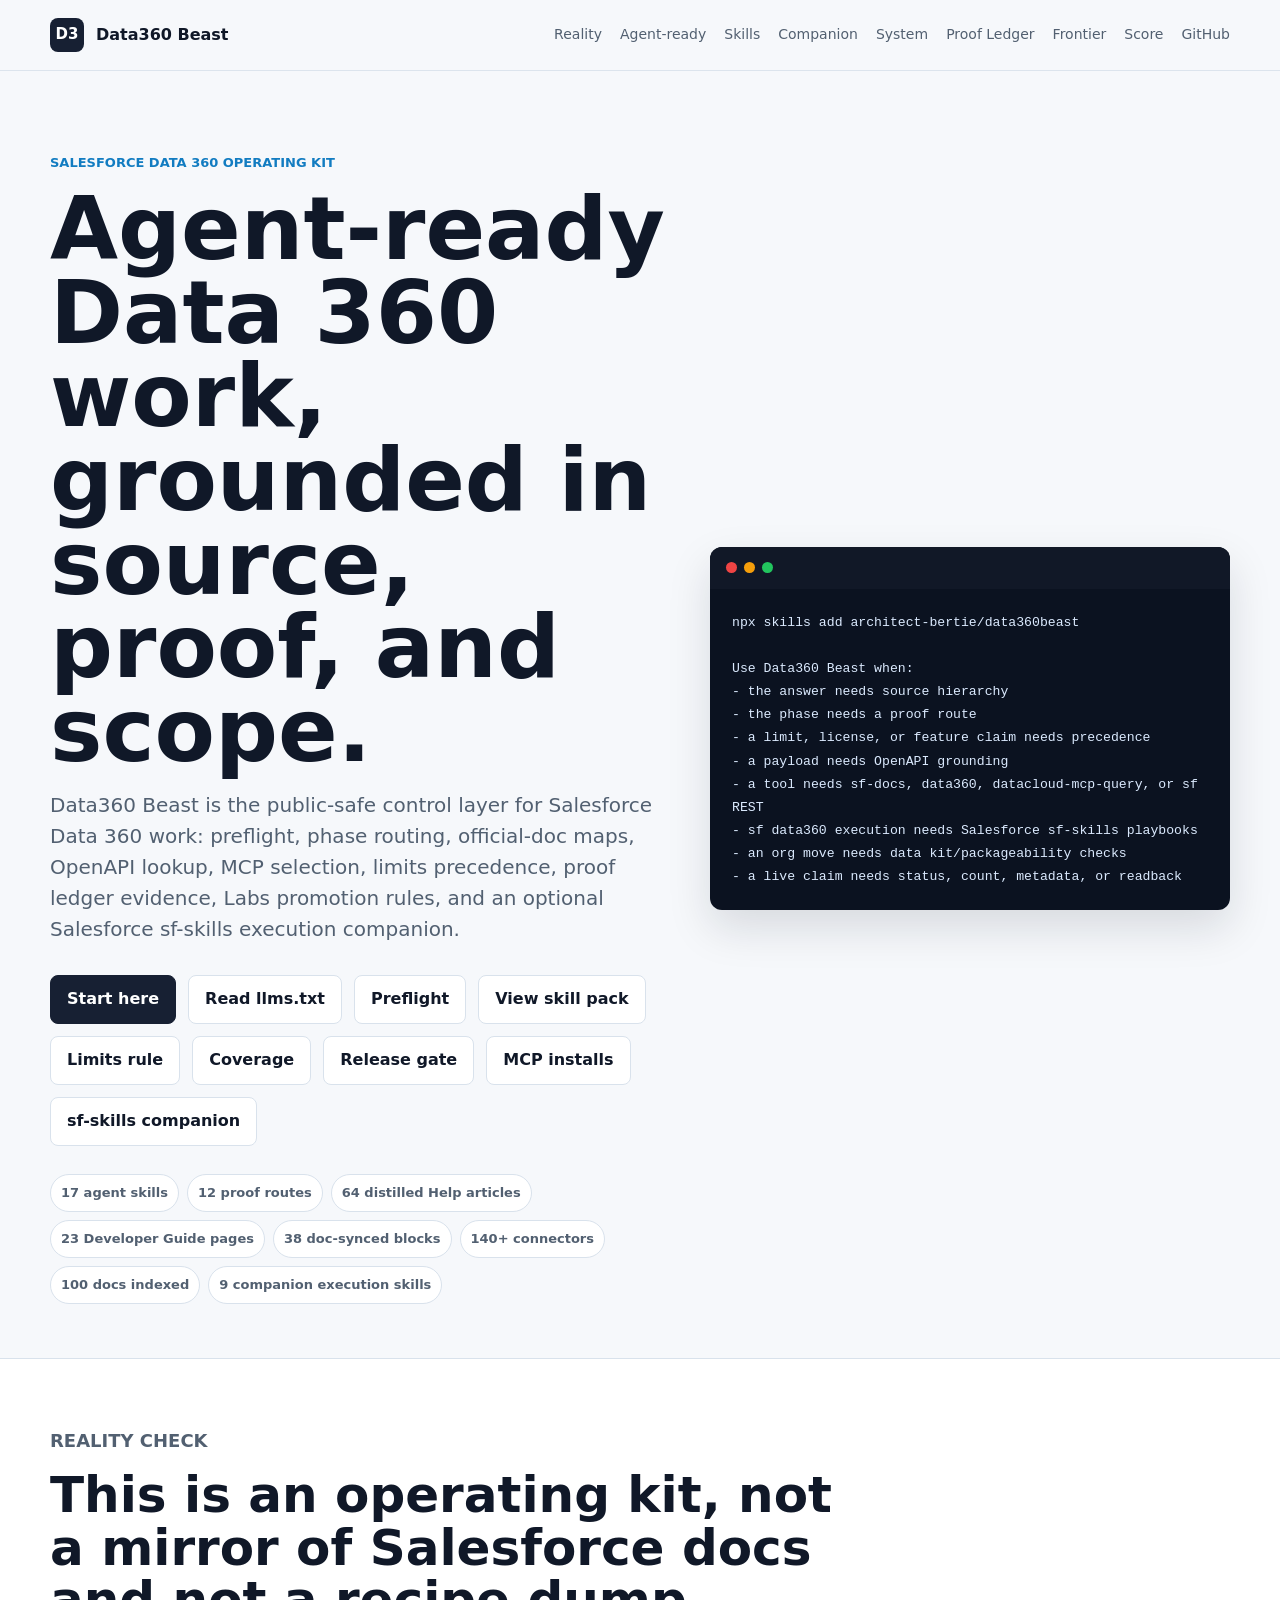
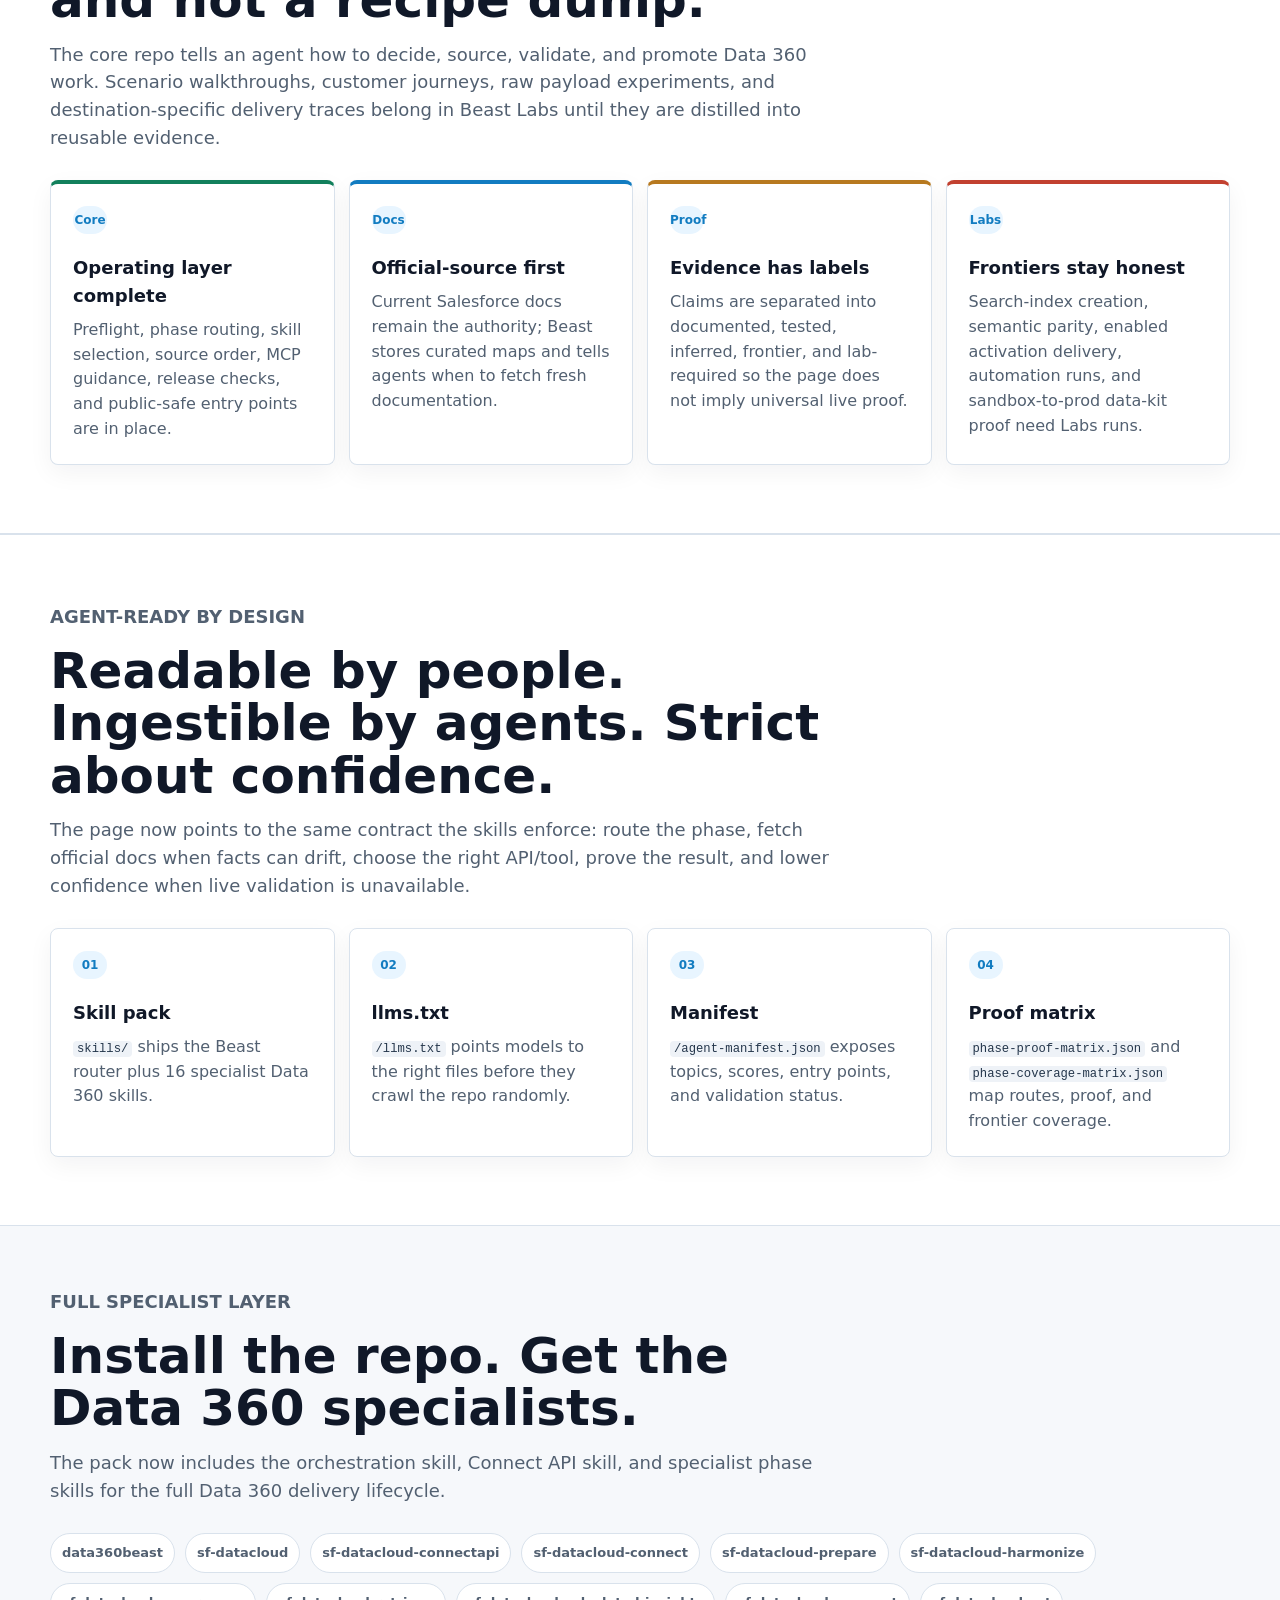
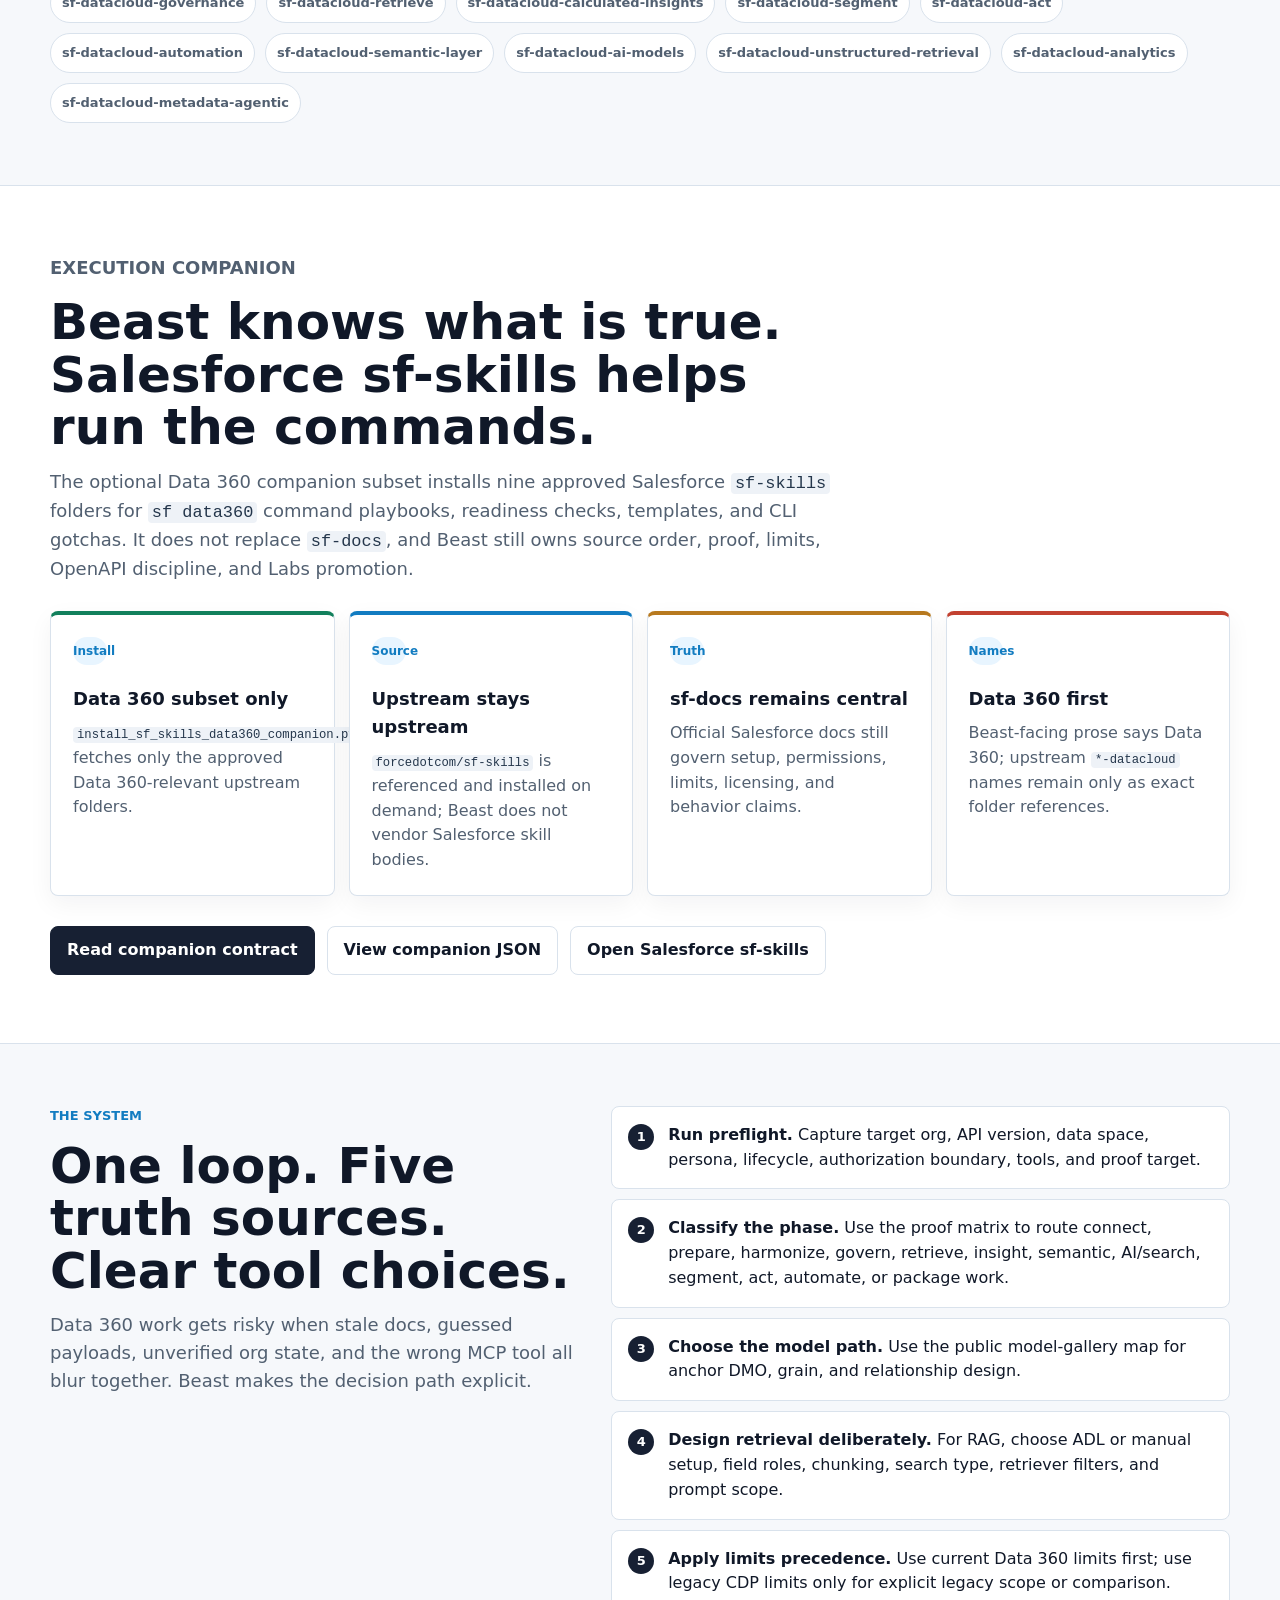
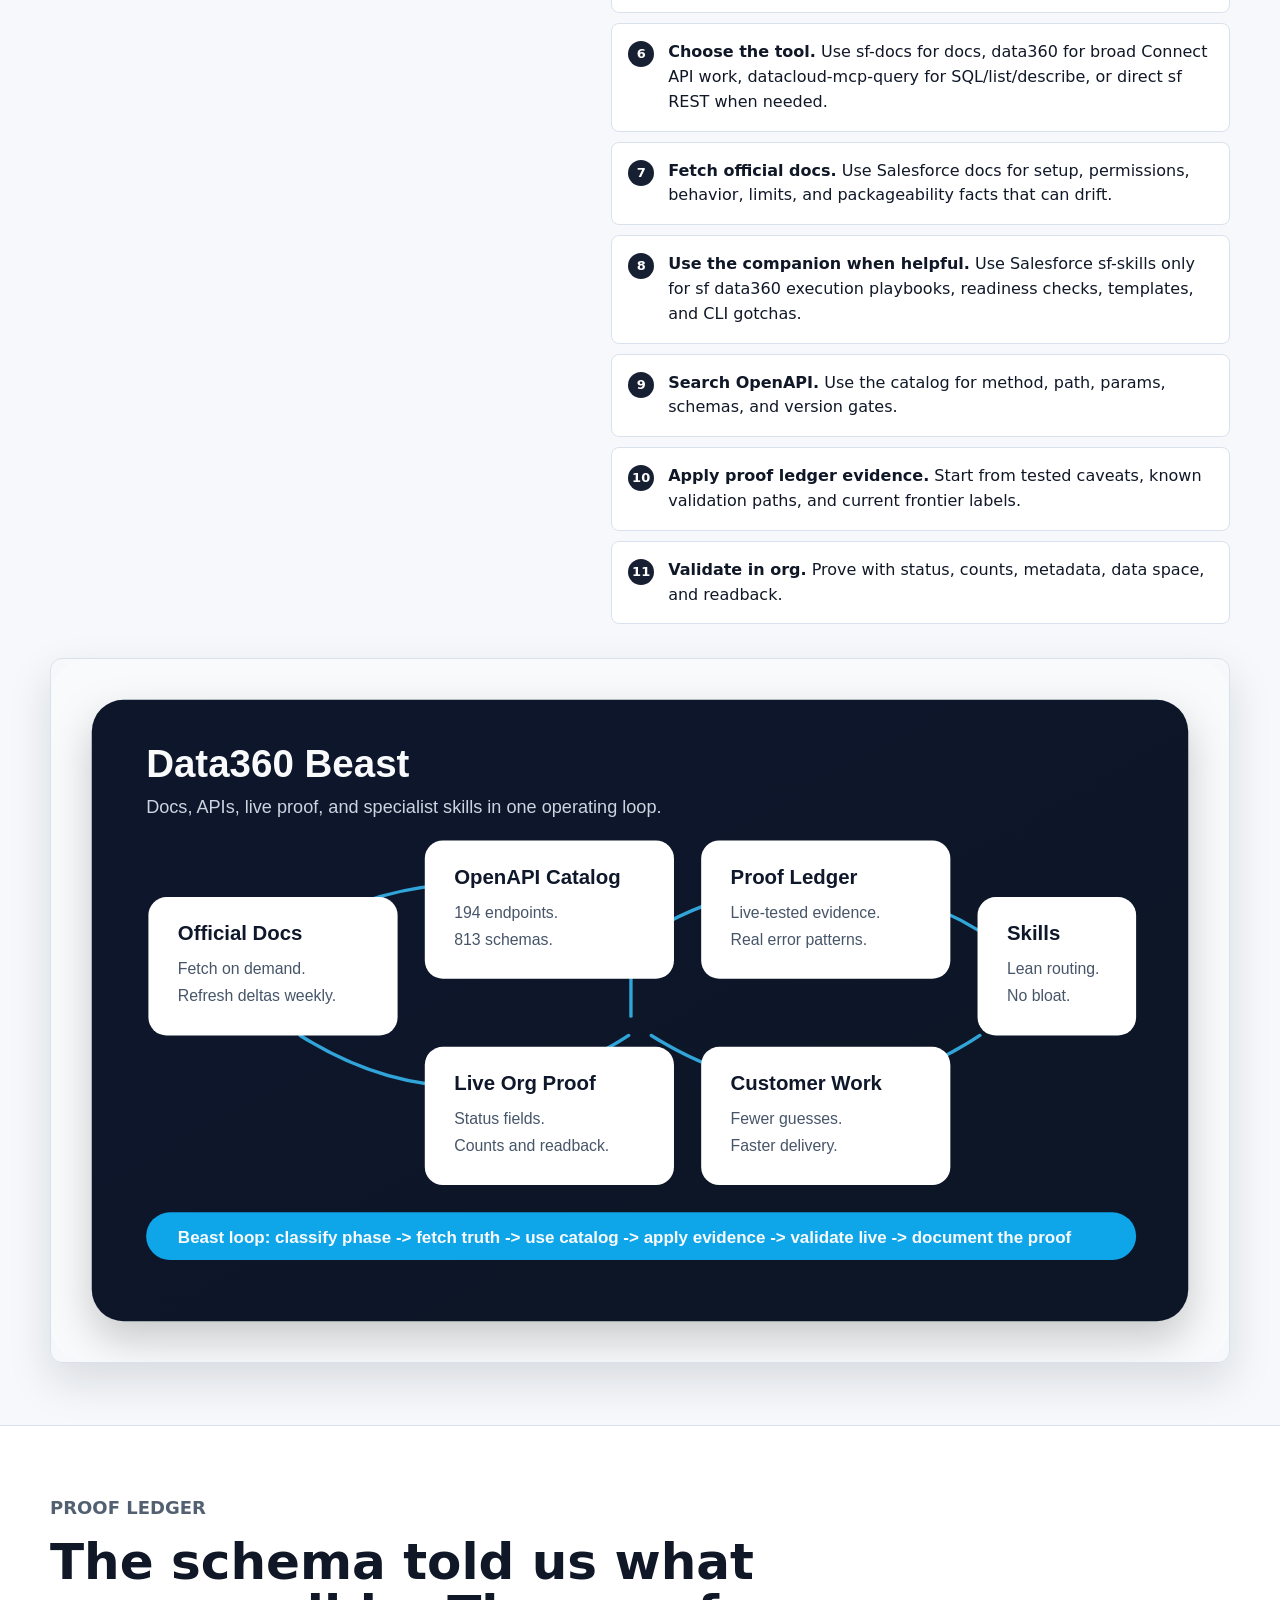
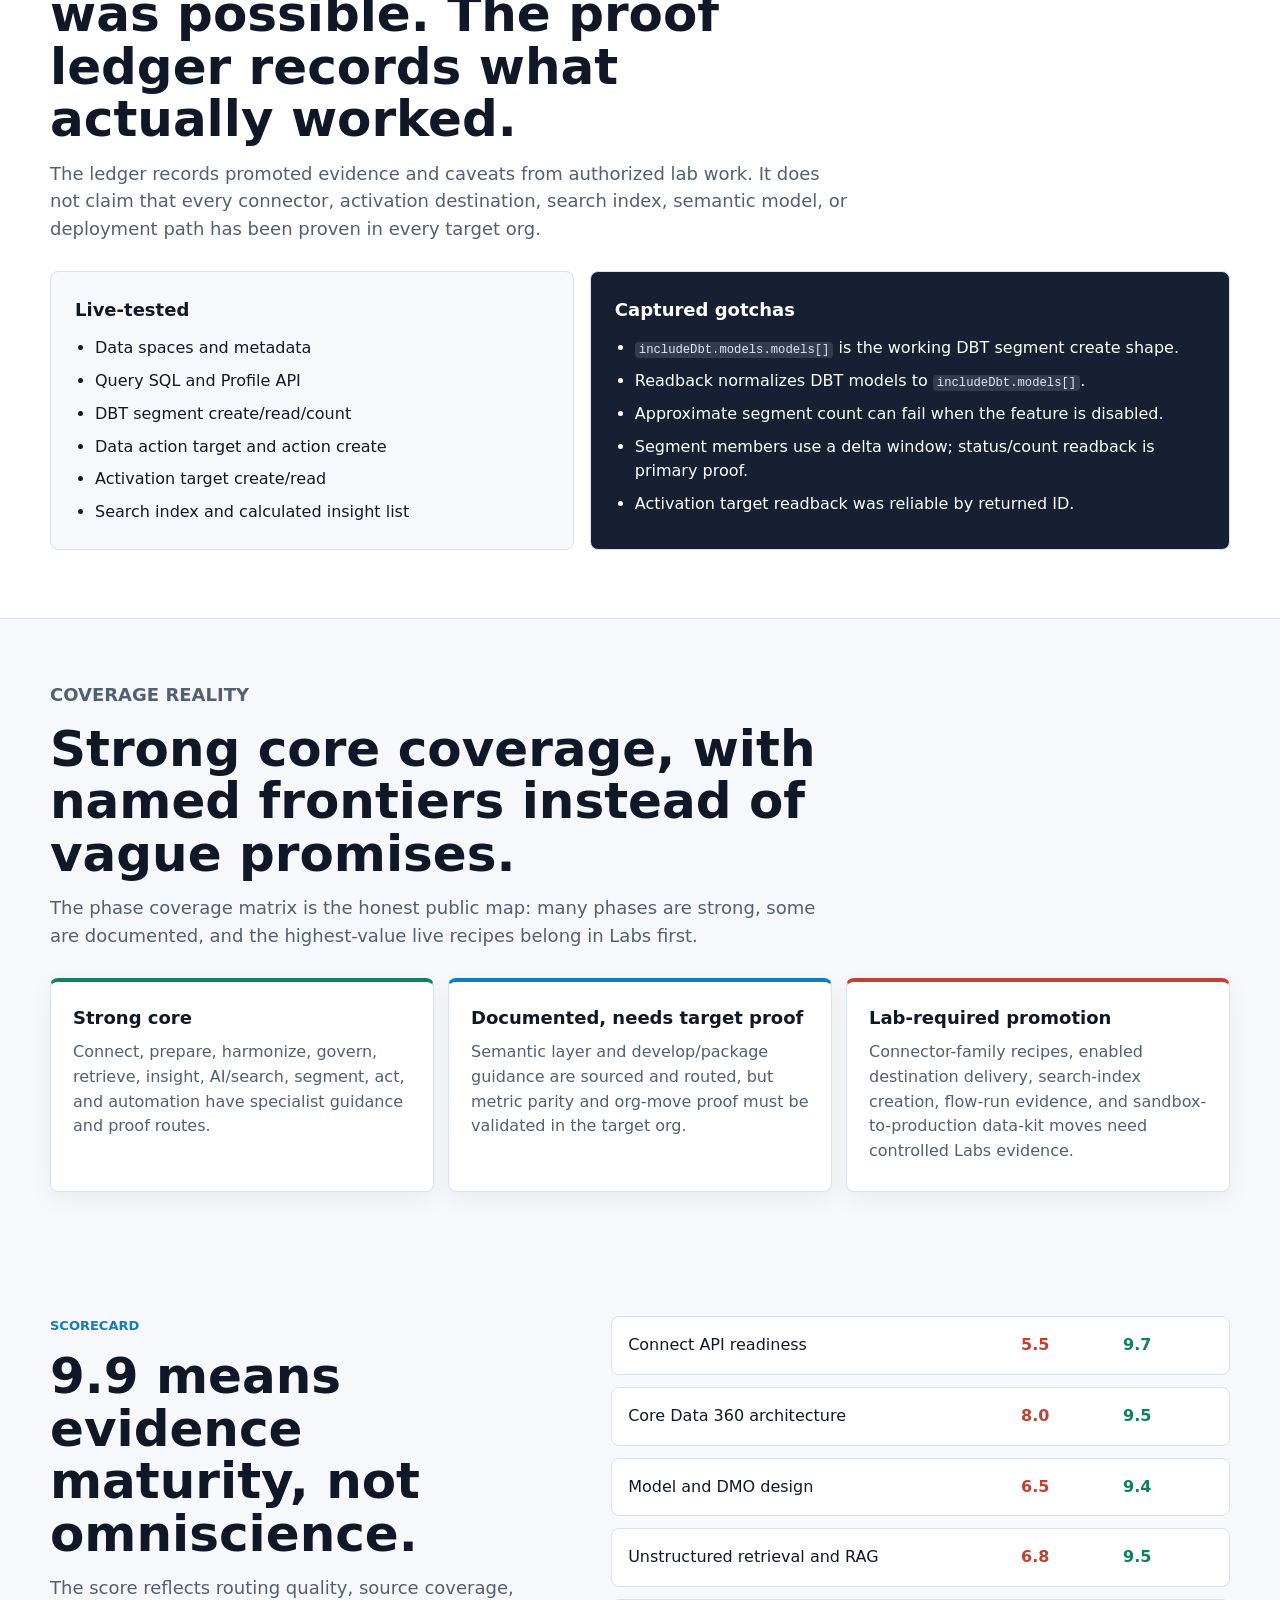
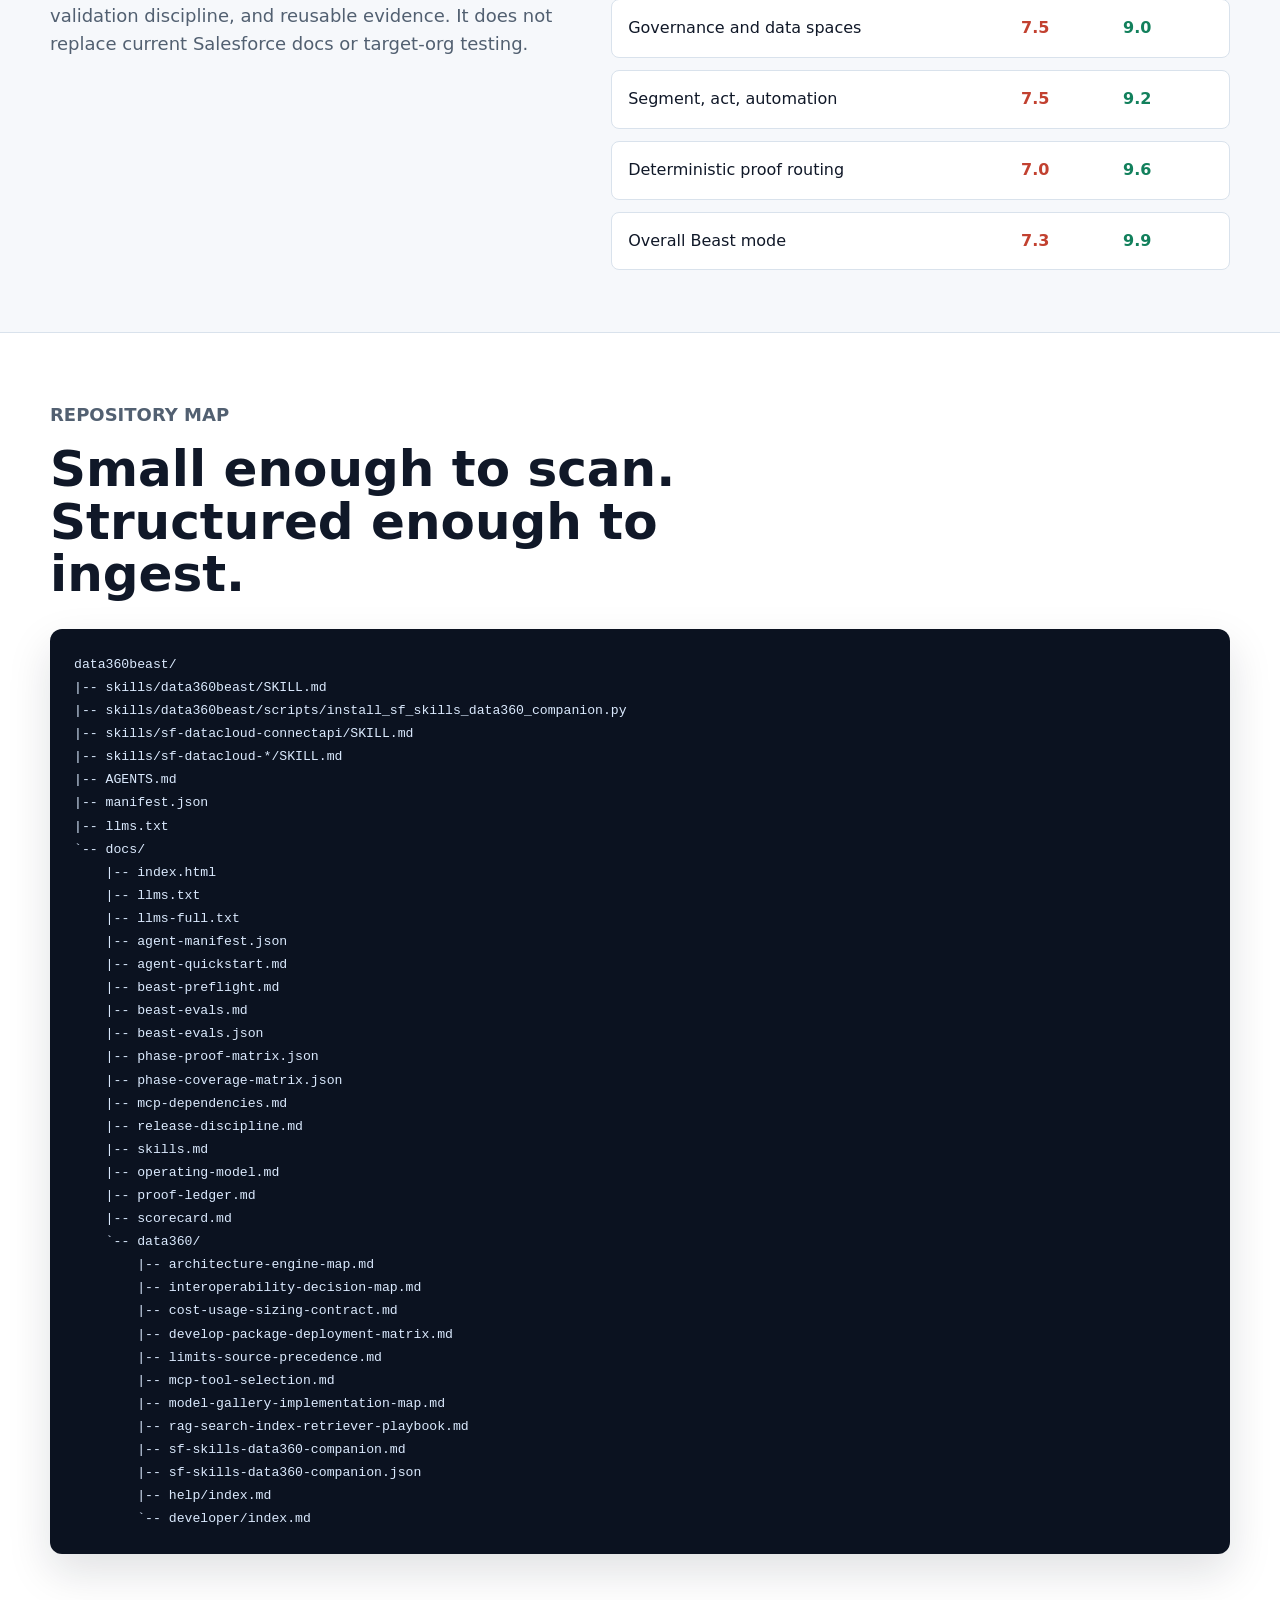
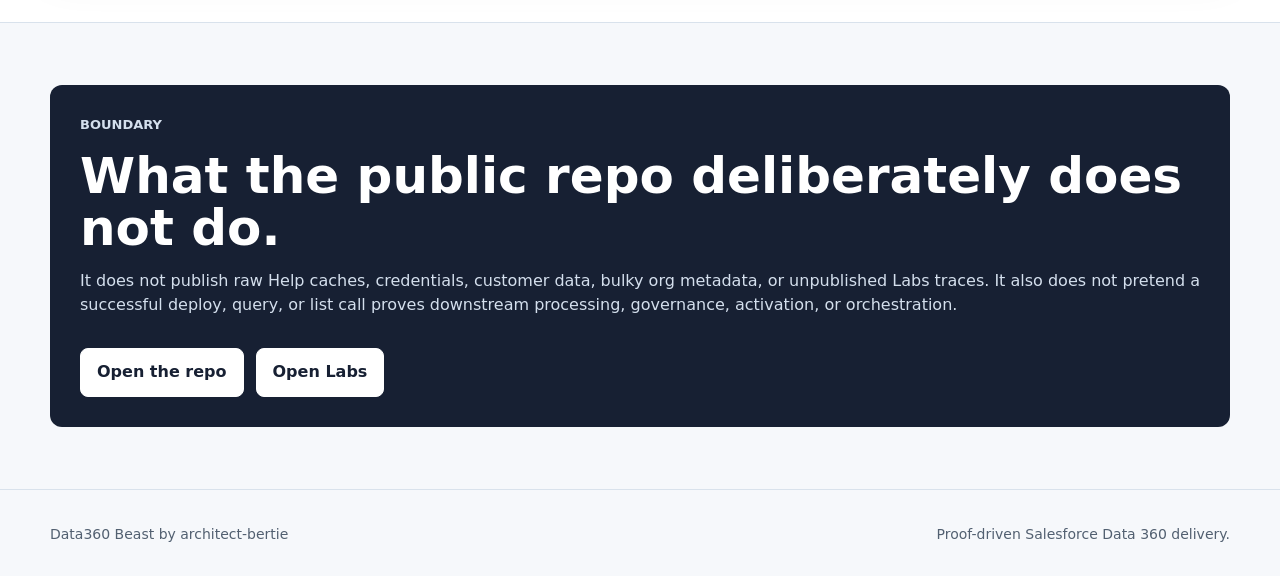
==== commit 83ea865d: "Add Salesforce sf-skills Data 360 companion layer" ====
--- a/docs/index.html
+++ b/docs/index.html
@@ -23,6 +23,7 @@
           <a href="#reality">Reality</a>
           <a href="#agent-ready">Agent-ready</a>
           <a href="#skills">Skills</a>
+          <a href="#companion">Companion</a>
           <a href="#system">System</a>
           <a href="#proof-ledger">Proof Ledger</a>
           <a href="#frontier">Frontier</a>
@@ -40,7 +41,8 @@
           <p class="lead">
             Data360 Beast is the public-safe control layer for Salesforce Data 360 work:
             preflight, phase routing, official-doc maps, OpenAPI lookup, MCP selection,
-            limits precedence, proof ledger evidence, and Labs promotion rules.
+            limits precedence, proof ledger evidence, Labs promotion rules, and an
+            optional Salesforce sf-skills execution companion.
           </p>
           <div class="actions">
             <a class="button primary" href="./agent-quickstart.md">Start here</a>
@@ -51,6 +53,7 @@
             <a class="button" href="./phase-coverage-matrix.json">Coverage</a>
             <a class="button" href="./release-discipline.md">Release gate</a>
             <a class="button" href="./mcp-dependencies.md">MCP installs</a>
+            <a class="button" href="./data360/sf-skills-data360-companion.md">sf-skills companion</a>
           </div>
           <div class="hero-proof" aria-label="Project proof">
             <span>17 agent skills</span>
@@ -60,6 +63,7 @@
             <span>38 doc-synced blocks</span>
             <span>140+ connectors</span>
             <span>100 docs indexed</span>
+            <span>9 companion execution skills</span>
           </div>
         </div>
         <div class="terminal-card" aria-label="Agent quickstart">
@@ -74,6 +78,7 @@
 - a limit, license, or feature claim needs precedence
 - a payload needs OpenAPI grounding
 - a tool needs sf-docs, data360, datacloud-mcp-query, or sf REST
+- sf data360 execution needs Salesforce sf-skills playbooks
 - an org move needs data kit/packageability checks
 - a live claim needs status, count, metadata, or readback</code></pre>
         </div>
@@ -177,6 +182,47 @@
         </div>
       </section>
 
+      <section id="companion" aria-labelledby="companion-title" class="band">
+        <div class="section-heading">
+          <p class="eyebrow">Execution companion</p>
+          <h2 id="companion-title">Beast knows what is true. Salesforce sf-skills helps run the commands.</h2>
+          <p>
+            The optional Data 360 companion subset installs nine approved
+            Salesforce <code>sf-skills</code> folders for <code>sf data360</code>
+            command playbooks, readiness checks, templates, and CLI gotchas.
+            It does not replace <code>sf-docs</code>, and Beast still owns
+            source order, proof, limits, OpenAPI discipline, and Labs promotion.
+          </p>
+        </div>
+        <div class="status-grid">
+          <article class="status-card strong">
+            <span class="mini-label">Install</span>
+            <h3>Data 360 subset only</h3>
+            <p><code>install_sf_skills_data360_companion.py</code> fetches only the approved Data 360-relevant upstream folders.</p>
+          </article>
+          <article class="status-card documented">
+            <span class="mini-label">Source</span>
+            <h3>Upstream stays upstream</h3>
+            <p><code>forcedotcom/sf-skills</code> is referenced and installed on demand; Beast does not vendor Salesforce skill bodies.</p>
+          </article>
+          <article class="status-card tested">
+            <span class="mini-label">Truth</span>
+            <h3>sf-docs remains central</h3>
+            <p>Official Salesforce docs still govern setup, permissions, limits, licensing, and behavior claims.</p>
+          </article>
+          <article class="status-card frontier">
+            <span class="mini-label">Names</span>
+            <h3>Data 360 first</h3>
+            <p>Beast-facing prose says Data 360; upstream <code>*-datacloud</code> names remain only as exact folder references.</p>
+          </article>
+        </div>
+        <div class="actions">
+          <a class="button primary" href="./data360/sf-skills-data360-companion.md">Read companion contract</a>
+          <a class="button" href="./data360/sf-skills-data360-companion.json">View companion JSON</a>
+          <a class="button" href="https://github.com/forcedotcom/sf-skills">Open Salesforce sf-skills</a>
+        </div>
+      </section>
+
       <section id="system" aria-labelledby="system-title">
         <div class="split">
           <div>
@@ -195,6 +241,7 @@
             <li><strong>Apply limits precedence.</strong> Use current Data 360 limits first; use legacy CDP limits only for explicit legacy scope or comparison.</li>
             <li><strong>Choose the tool.</strong> Use sf-docs for docs, data360 for broad Connect API work, datacloud-mcp-query for SQL/list/describe, or direct sf REST when needed.</li>
             <li><strong>Fetch official docs.</strong> Use Salesforce docs for setup, permissions, behavior, limits, and packageability facts that can drift.</li>
+            <li><strong>Use the companion when helpful.</strong> Use Salesforce sf-skills only for sf data360 execution playbooks, readiness checks, templates, and CLI gotchas.</li>
             <li><strong>Search OpenAPI.</strong> Use the catalog for method, path, params, schemas, and version gates.</li>
             <li><strong>Apply proof ledger evidence.</strong> Start from tested caveats, known validation paths, and current frontier labels.</li>
             <li><strong>Validate in org.</strong> Prove with status, counts, metadata, data space, and readback.</li>
@@ -328,6 +375,7 @@
         <div class="repo-map">
           <pre><code>data360beast/
 |-- skills/data360beast/SKILL.md
+|-- skills/data360beast/scripts/install_sf_skills_data360_companion.py
 |-- skills/sf-datacloud-connectapi/SKILL.md
 |-- skills/sf-datacloud-*/SKILL.md
 |-- AGENTS.md
@@ -359,6 +407,8 @@
         |-- mcp-tool-selection.md
         |-- model-gallery-implementation-map.md
         |-- rag-search-index-retriever-playbook.md
+        |-- sf-skills-data360-companion.md
+        |-- sf-skills-data360-companion.json
         |-- help/index.md
         `-- developer/index.md</code></pre>
         </div>
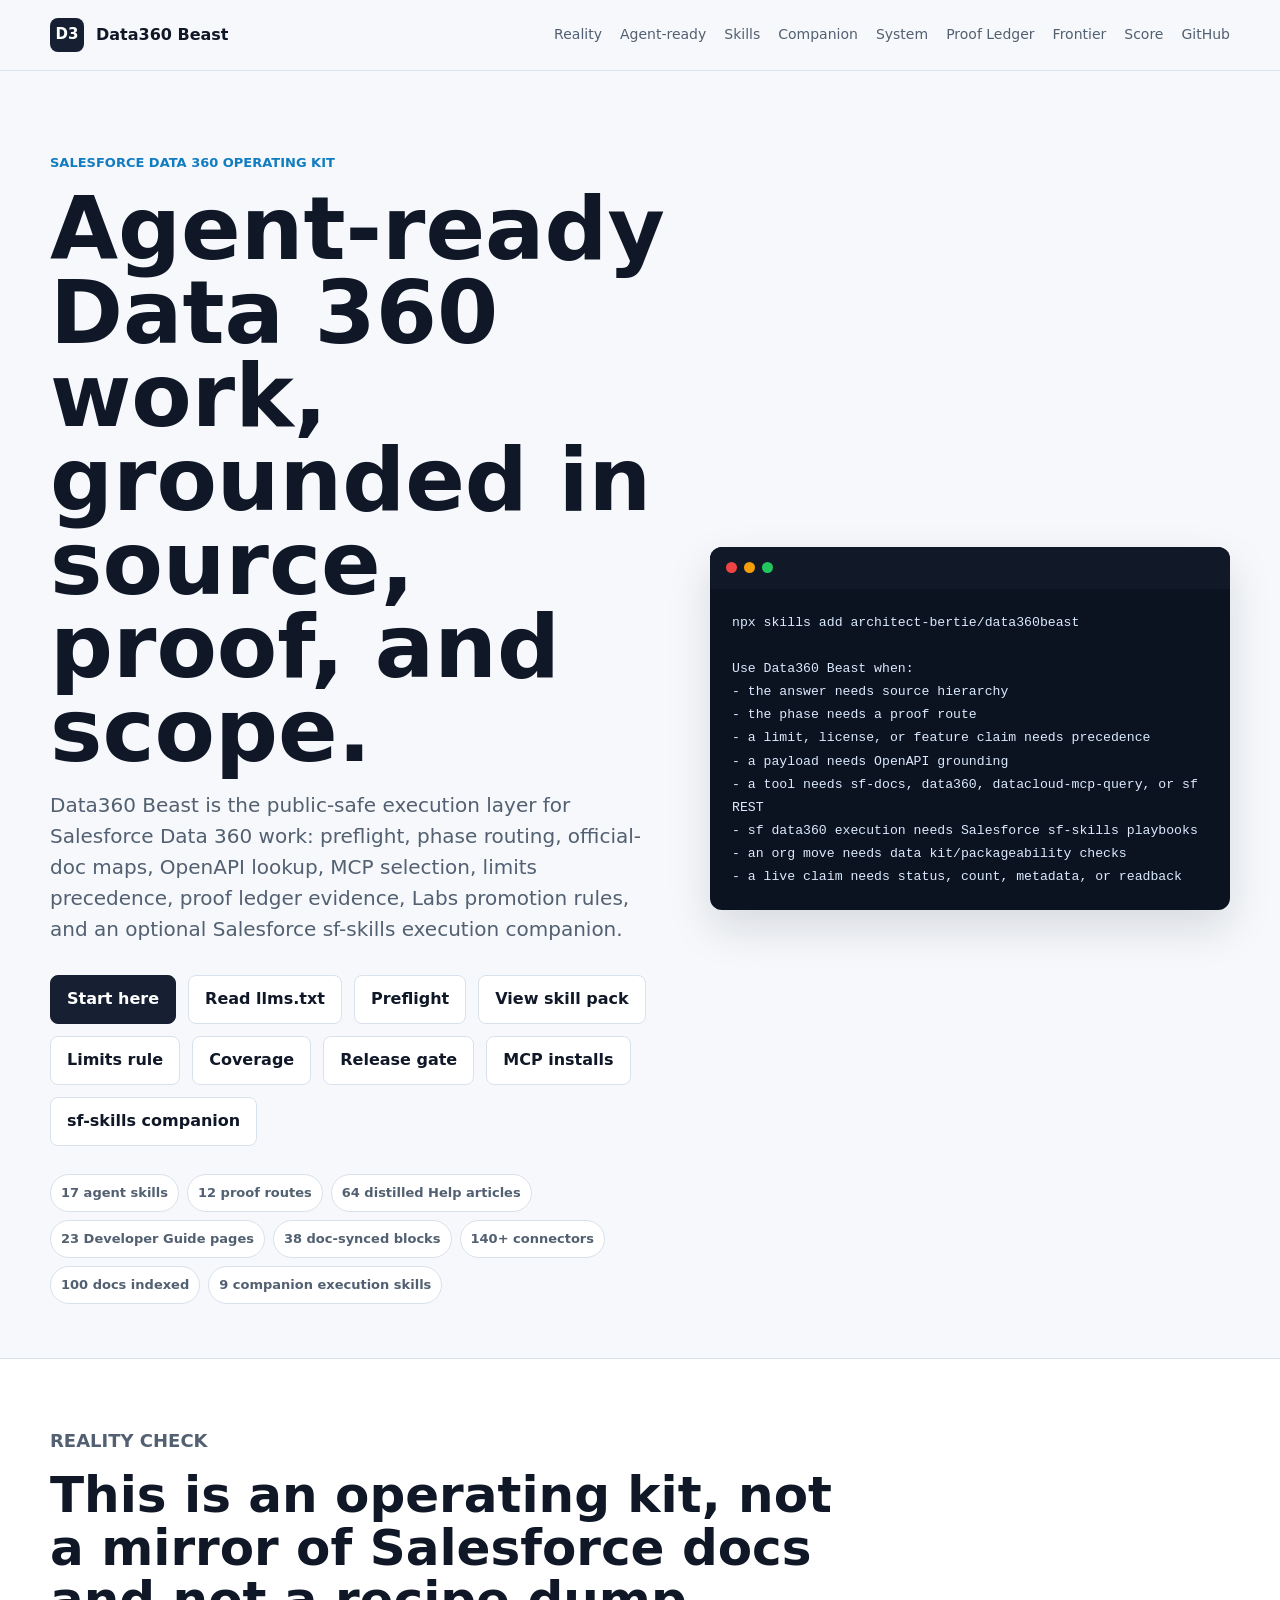
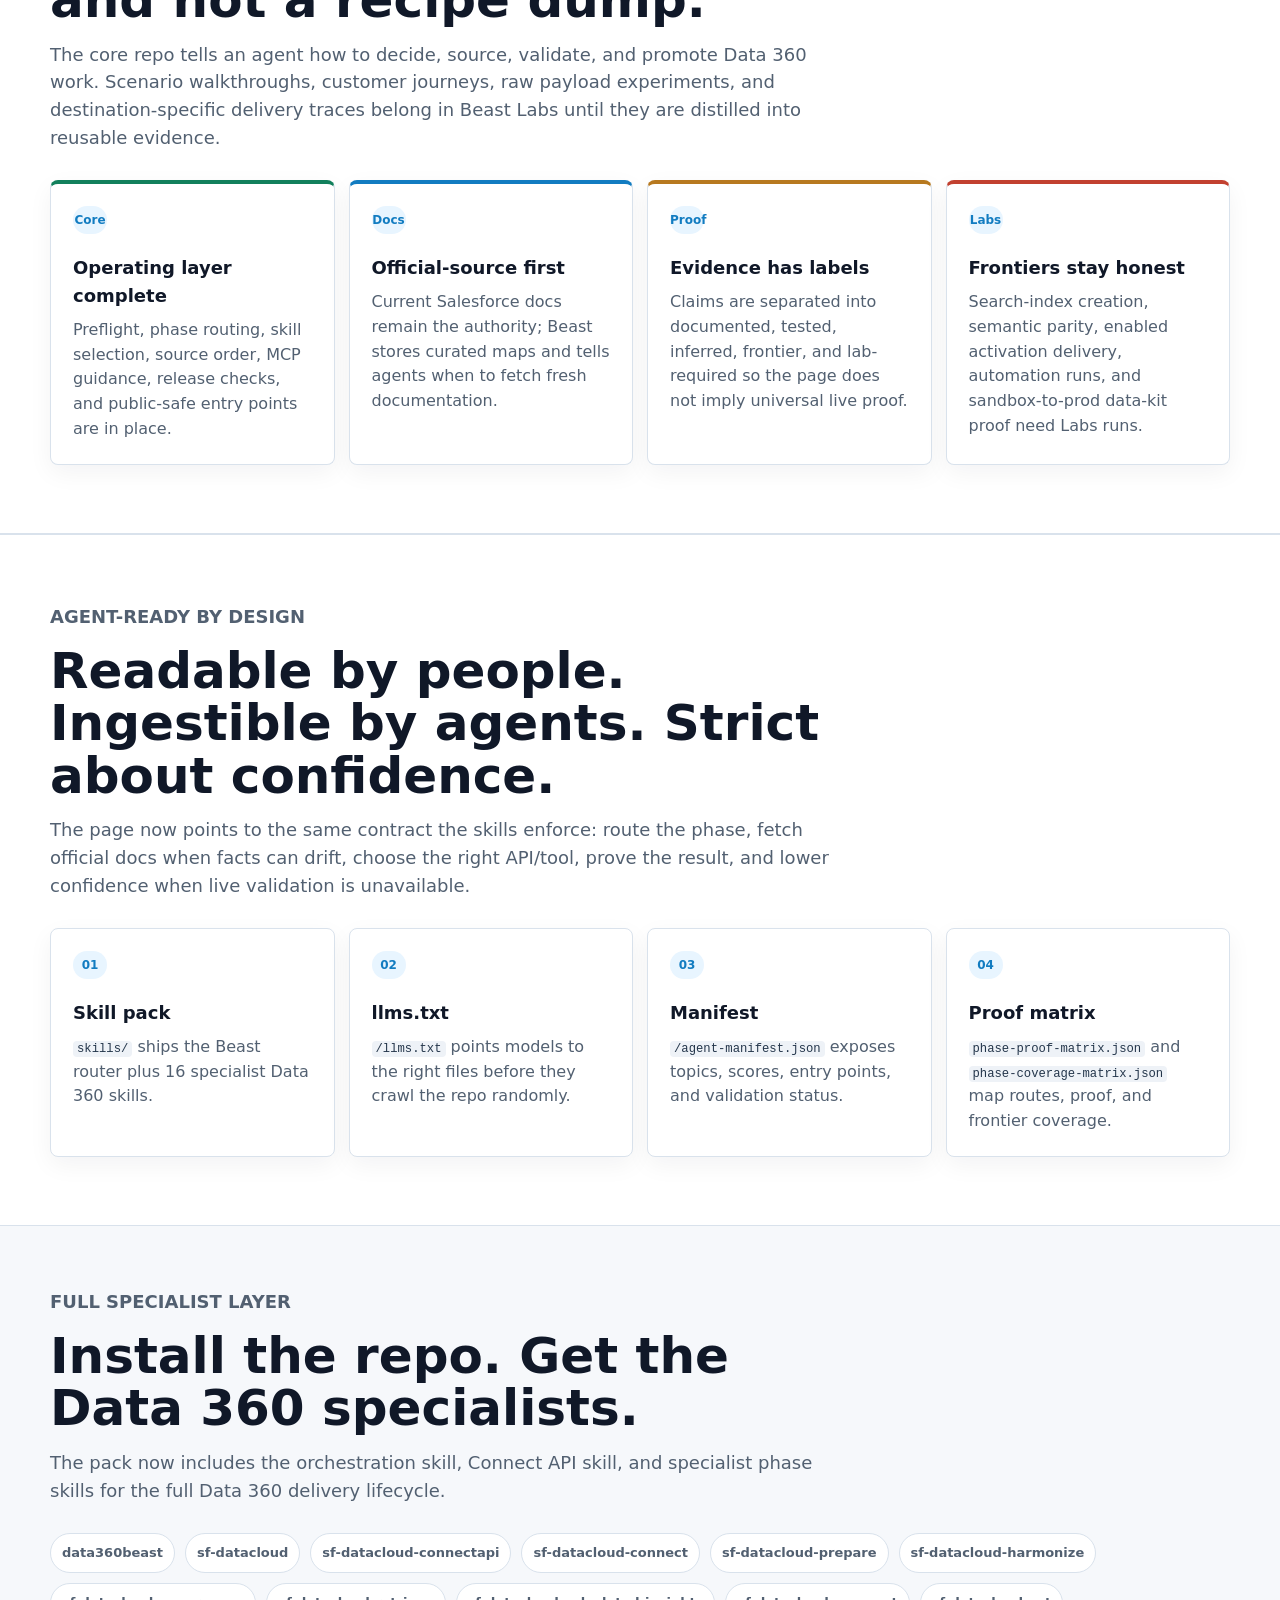
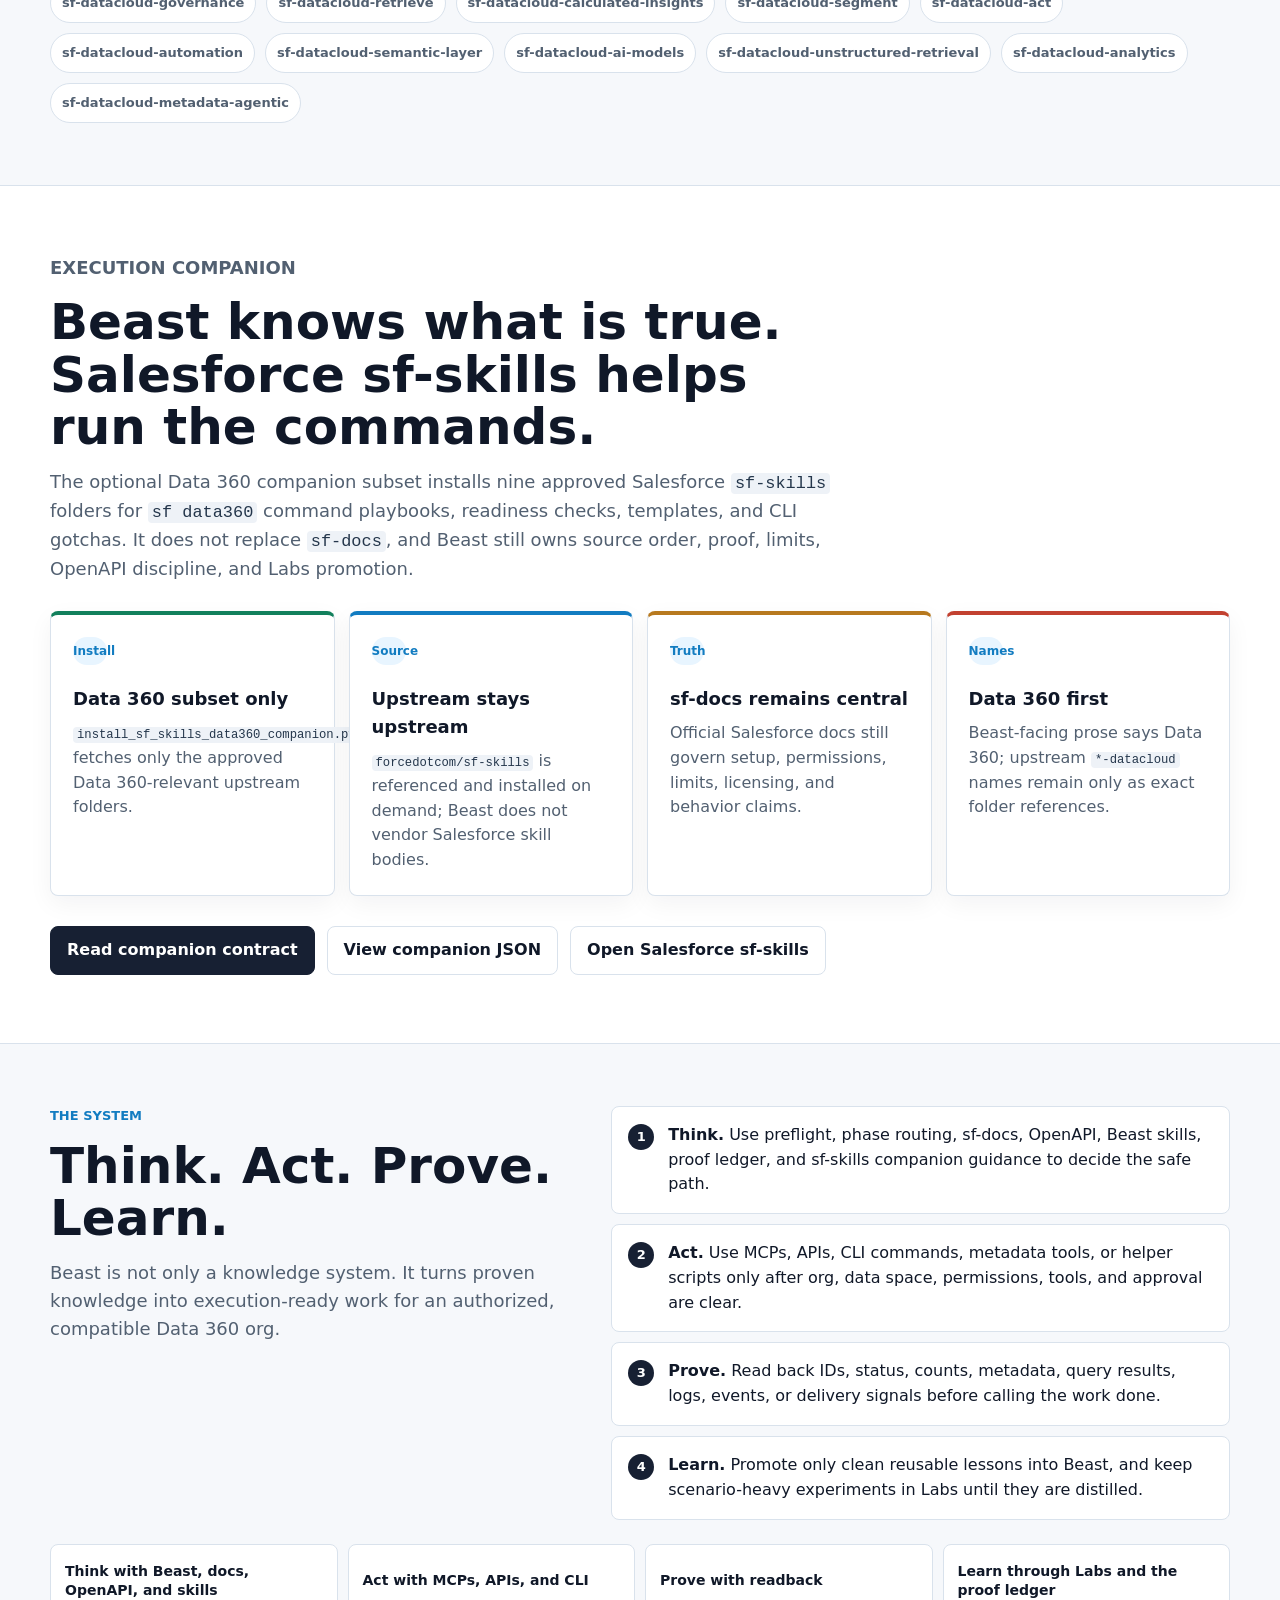
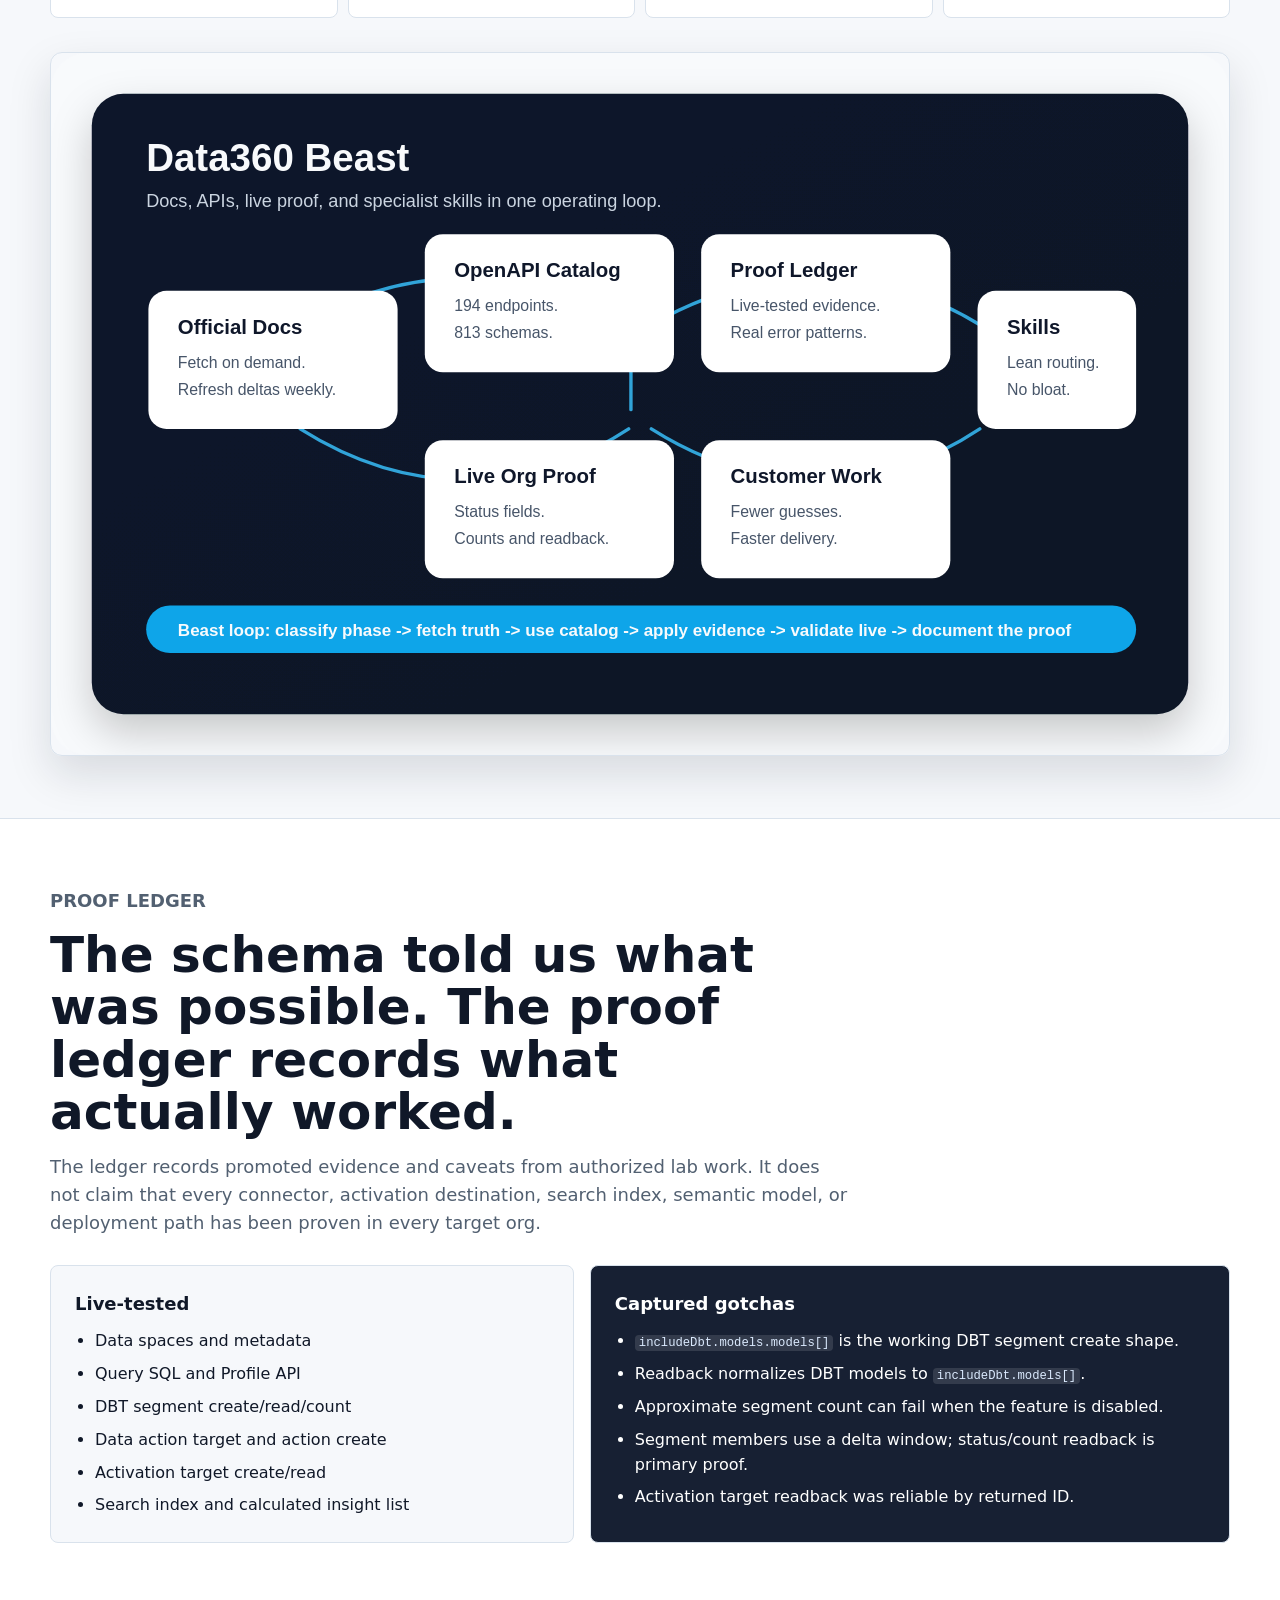
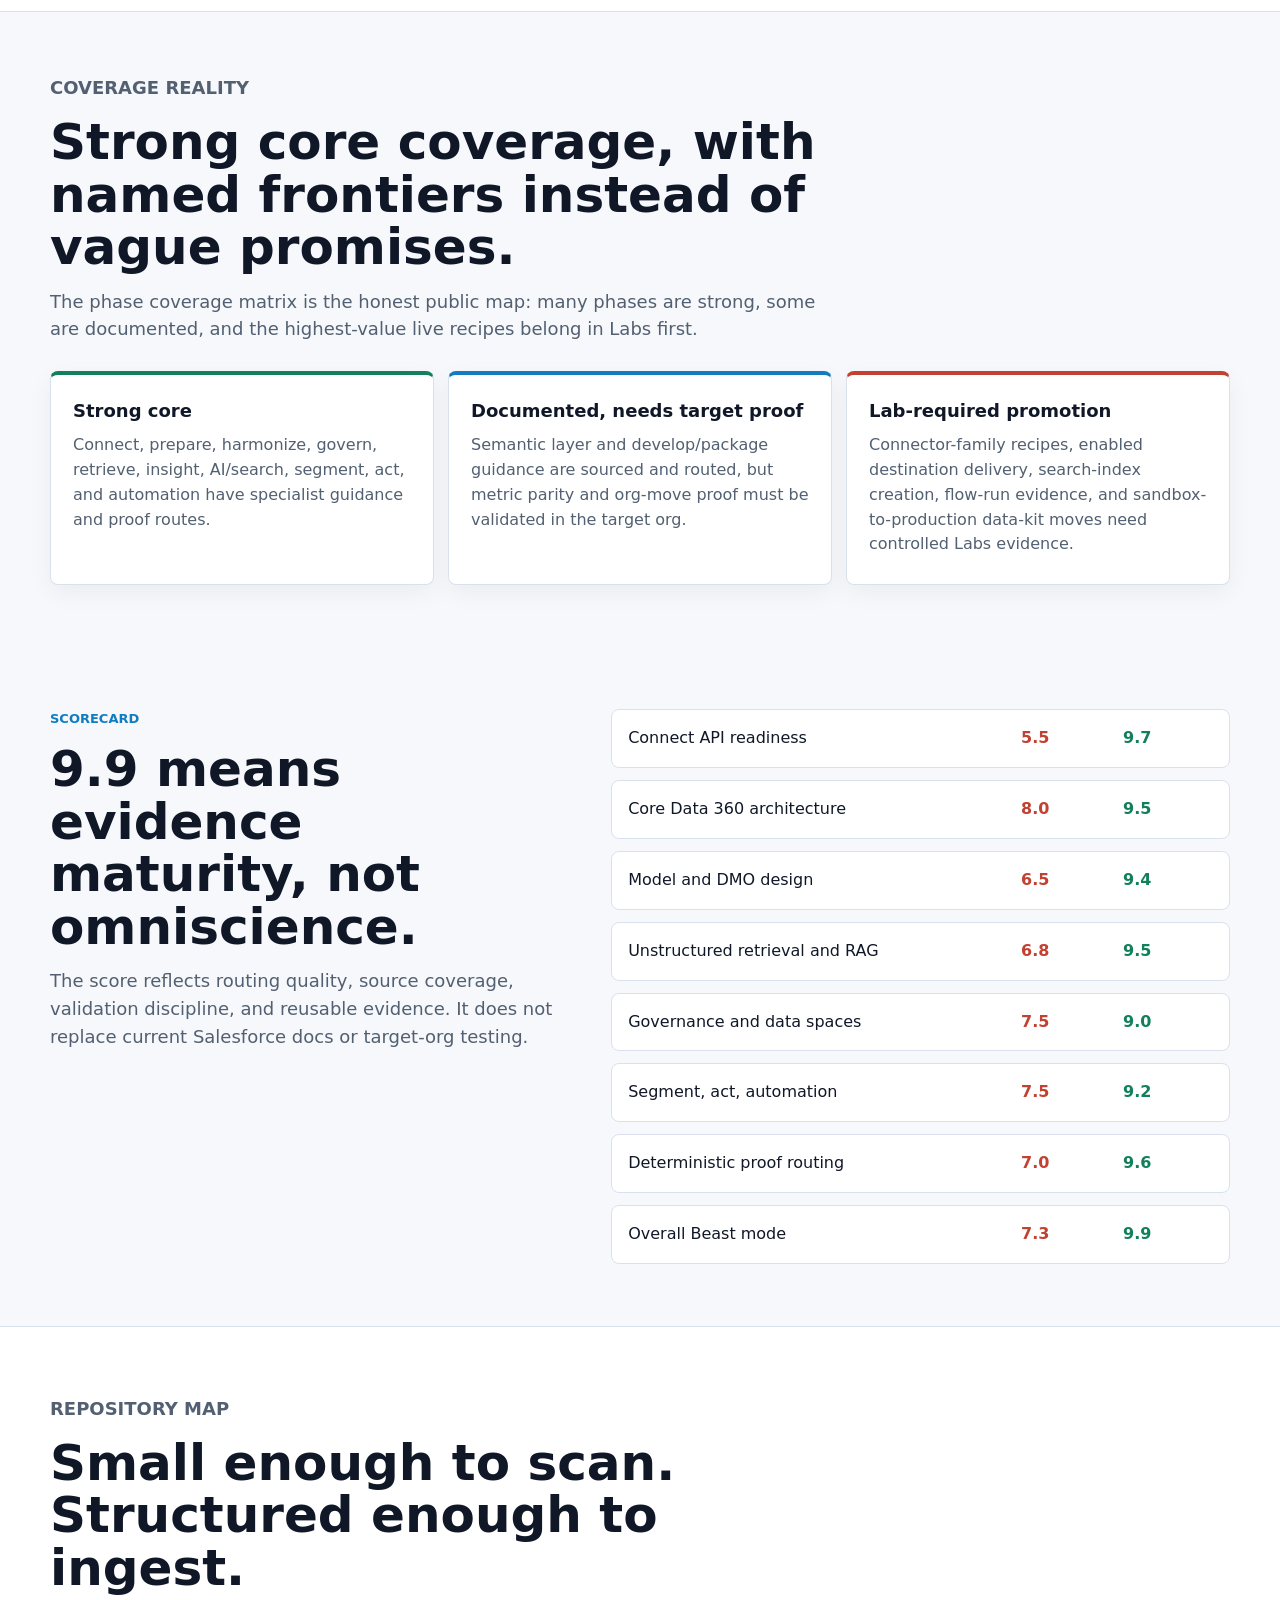
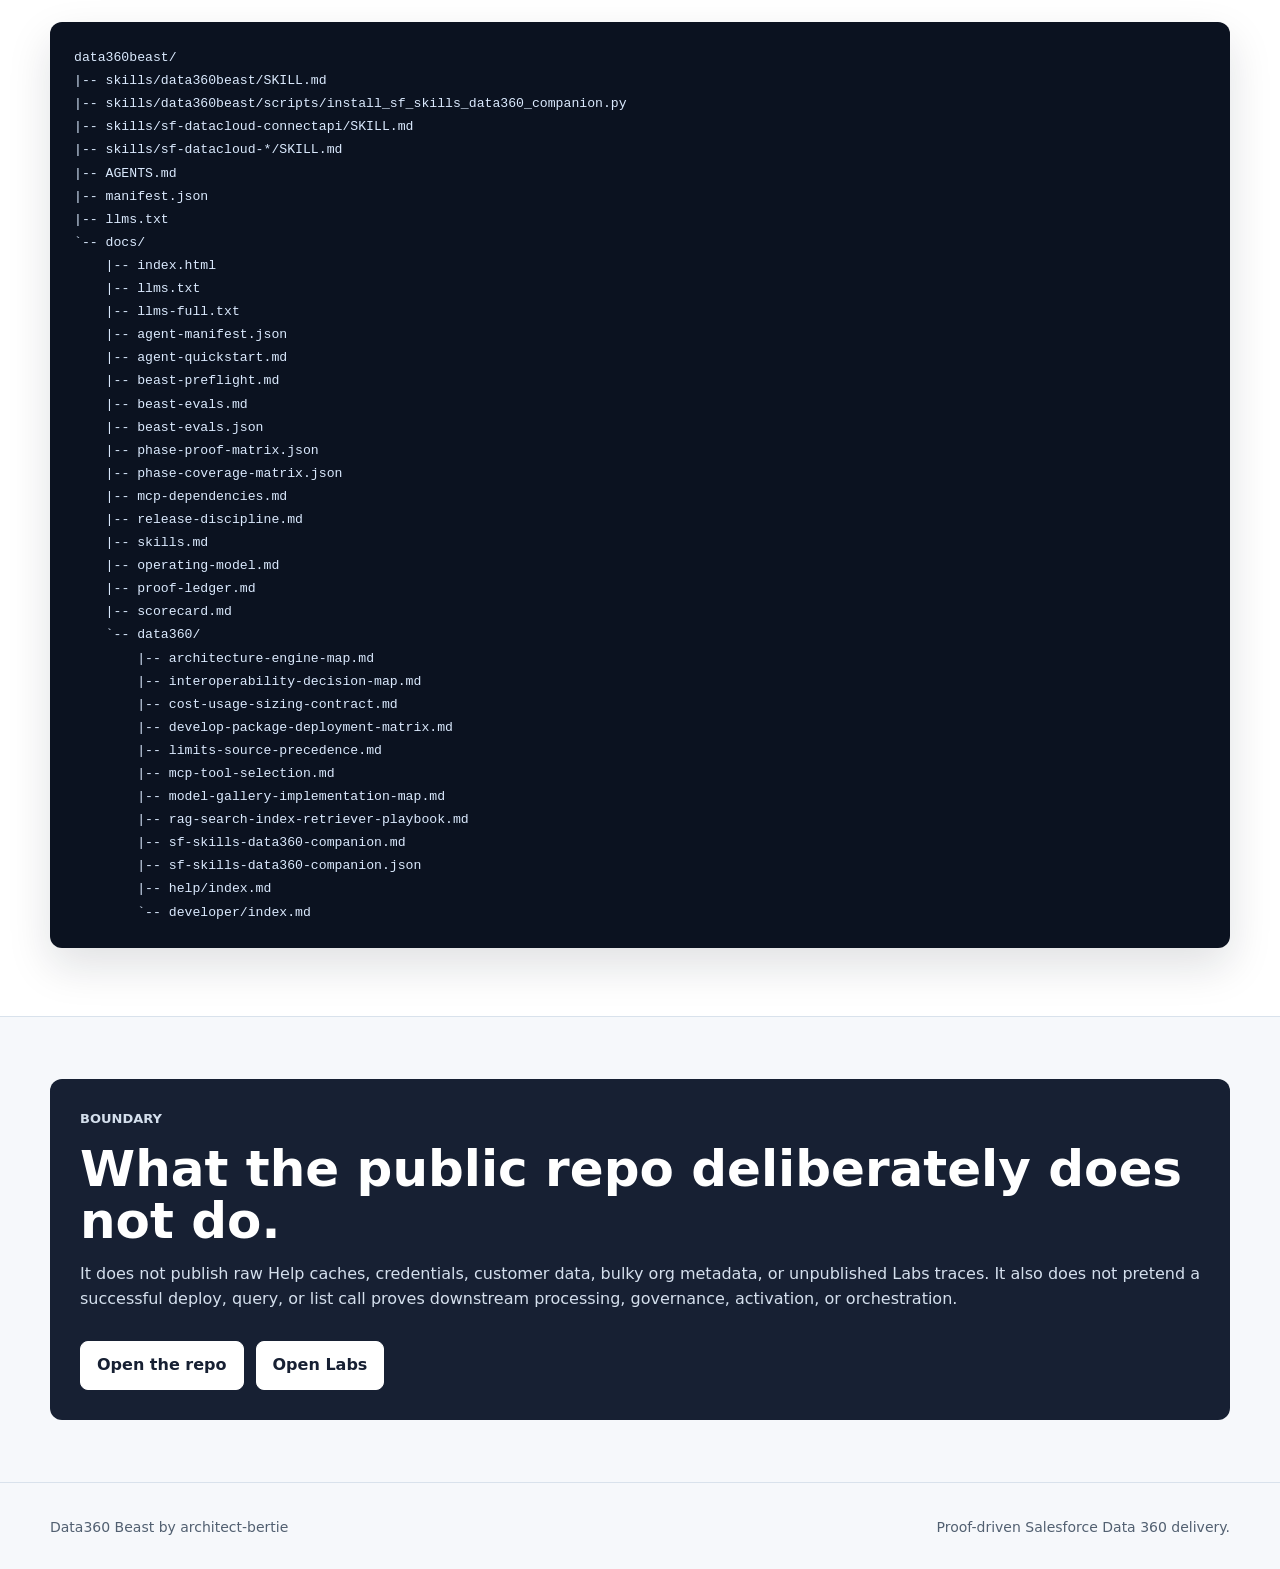
==== commit 7495a708: "Clarify Think Act Prove Learn execution model" ====
--- a/docs/index.html
+++ b/docs/index.html
@@ -39,7 +39,7 @@
           <p class="eyebrow">Salesforce Data 360 operating kit</p>
           <h1 id="hero-title">Agent-ready Data 360 work, grounded in source, proof, and scope.</h1>
           <p class="lead">
-            Data360 Beast is the public-safe control layer for Salesforce Data 360 work:
+            Data360 Beast is the public-safe execution layer for Salesforce Data 360 work:
             preflight, phase routing, official-doc maps, OpenAPI lookup, MCP selection,
             limits precedence, proof ledger evidence, Labs promotion rules, and an
             optional Salesforce sf-skills execution companion.
@@ -227,25 +227,24 @@
         <div class="split">
           <div>
             <p class="eyebrow">The system</p>
-            <h2 id="system-title">One loop. Five truth sources. Clear tool choices.</h2>
+            <h2 id="system-title">Think. Act. Prove. Learn.</h2>
             <p class="section-intro">
-              Data 360 work gets risky when stale docs, guessed payloads, unverified org state,
-              and the wrong MCP tool all blur together. Beast makes the decision path explicit.
+              Beast is not only a knowledge system. It turns proven knowledge into
+              execution-ready work for an authorized, compatible Data 360 org.
             </p>
           </div>
           <ol class="loop">
-            <li><strong>Run preflight.</strong> Capture target org, API version, data space, persona, lifecycle, authorization boundary, tools, and proof target.</li>
-            <li><strong>Classify the phase.</strong> Use the proof matrix to route connect, prepare, harmonize, govern, retrieve, insight, semantic, AI/search, segment, act, automate, or package work.</li>
-            <li><strong>Choose the model path.</strong> Use the public model-gallery map for anchor DMO, grain, and relationship design.</li>
-            <li><strong>Design retrieval deliberately.</strong> For RAG, choose ADL or manual setup, field roles, chunking, search type, retriever filters, and prompt scope.</li>
-            <li><strong>Apply limits precedence.</strong> Use current Data 360 limits first; use legacy CDP limits only for explicit legacy scope or comparison.</li>
-            <li><strong>Choose the tool.</strong> Use sf-docs for docs, data360 for broad Connect API work, datacloud-mcp-query for SQL/list/describe, or direct sf REST when needed.</li>
-            <li><strong>Fetch official docs.</strong> Use Salesforce docs for setup, permissions, behavior, limits, and packageability facts that can drift.</li>
-            <li><strong>Use the companion when helpful.</strong> Use Salesforce sf-skills only for sf data360 execution playbooks, readiness checks, templates, and CLI gotchas.</li>
-            <li><strong>Search OpenAPI.</strong> Use the catalog for method, path, params, schemas, and version gates.</li>
-            <li><strong>Apply proof ledger evidence.</strong> Start from tested caveats, known validation paths, and current frontier labels.</li>
-            <li><strong>Validate in org.</strong> Prove with status, counts, metadata, data space, and readback.</li>
+            <li><strong>Think.</strong> Use preflight, phase routing, sf-docs, OpenAPI, Beast skills, proof ledger, and sf-skills companion guidance to decide the safe path.</li>
+            <li><strong>Act.</strong> Use MCPs, APIs, CLI commands, metadata tools, or helper scripts only after org, data space, permissions, tools, and approval are clear.</li>
+            <li><strong>Prove.</strong> Read back IDs, status, counts, metadata, query results, logs, events, or delivery signals before calling the work done.</li>
+            <li><strong>Learn.</strong> Promote only clean reusable lessons into Beast, and keep scenario-heavy experiments in Labs until they are distilled.</li>
           </ol>
+        </div>
+        <div class="flow-strip" aria-label="Think Act Prove Learn model">
+          <span>Think with Beast, docs, OpenAPI, and skills</span>
+          <span>Act with MCPs, APIs, and CLI</span>
+          <span>Prove with readback</span>
+          <span>Learn through Labs and the proof ledger</span>
         </div>
         <figure class="map-figure">
           <img src="./assets/data360beast-map.svg" alt="Data360 Beast operating map showing docs, OpenAPI, proof ledger, skills, and live org proof.">
--- a/docs/styles.css
+++ b/docs/styles.css
@@ -410,6 +410,27 @@
   font-weight: 850;
 }
 
+.flow-strip {
+  margin-top: 24px;
+  display: grid;
+  grid-template-columns: repeat(4, minmax(0, 1fr));
+  gap: 10px;
+}
+
+.flow-strip span {
+  min-height: 74px;
+  display: flex;
+  align-items: center;
+  padding: 14px;
+  border: 1px solid var(--line);
+  border-radius: var(--radius);
+  background: #ffffff;
+  color: var(--ink);
+  font-size: 14px;
+  line-height: 1.35;
+  font-weight: 750;
+}
+
 .map-figure {
   margin: 34px 0 0;
 }
@@ -561,7 +582,8 @@
   .status-grid,
   .lane-grid,
   .grid.four,
-  .grid.two {
+  .grid.two,
+  .flow-strip {
     grid-template-columns: 1fr;
   }
 
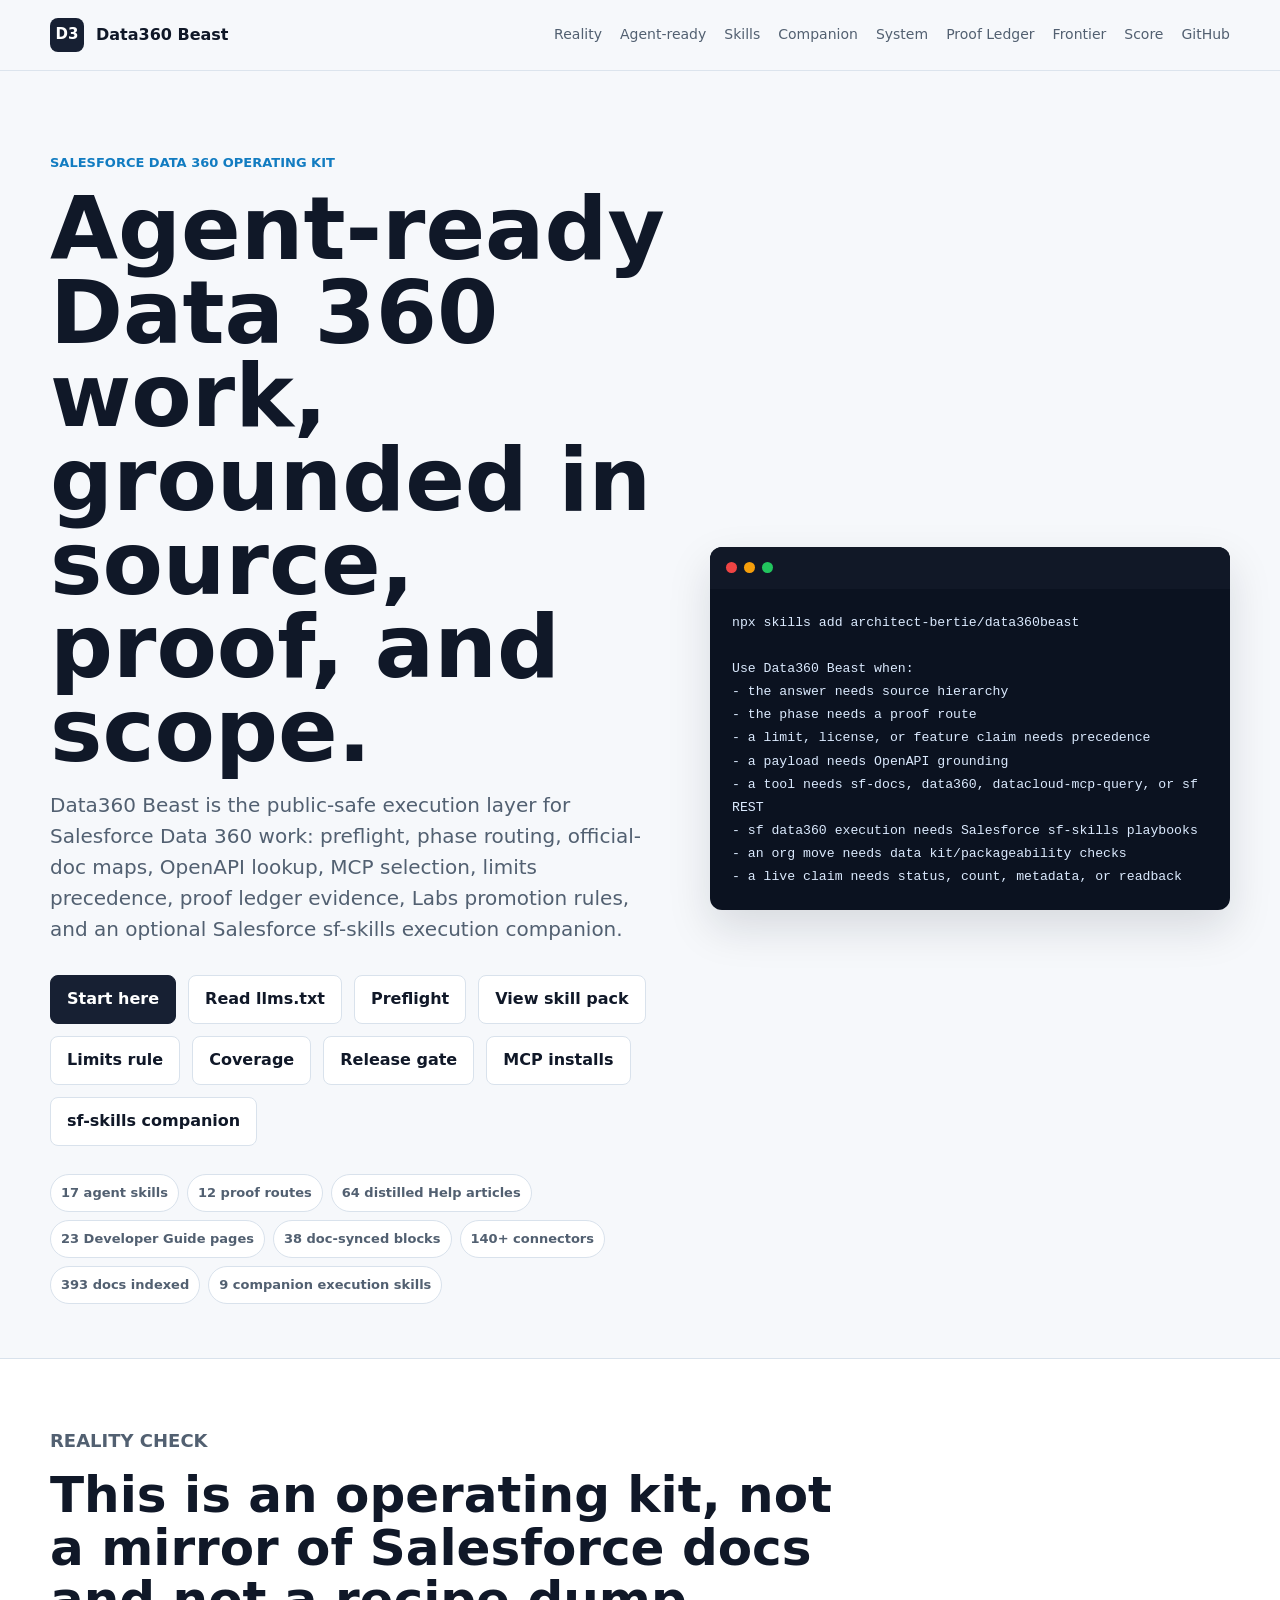
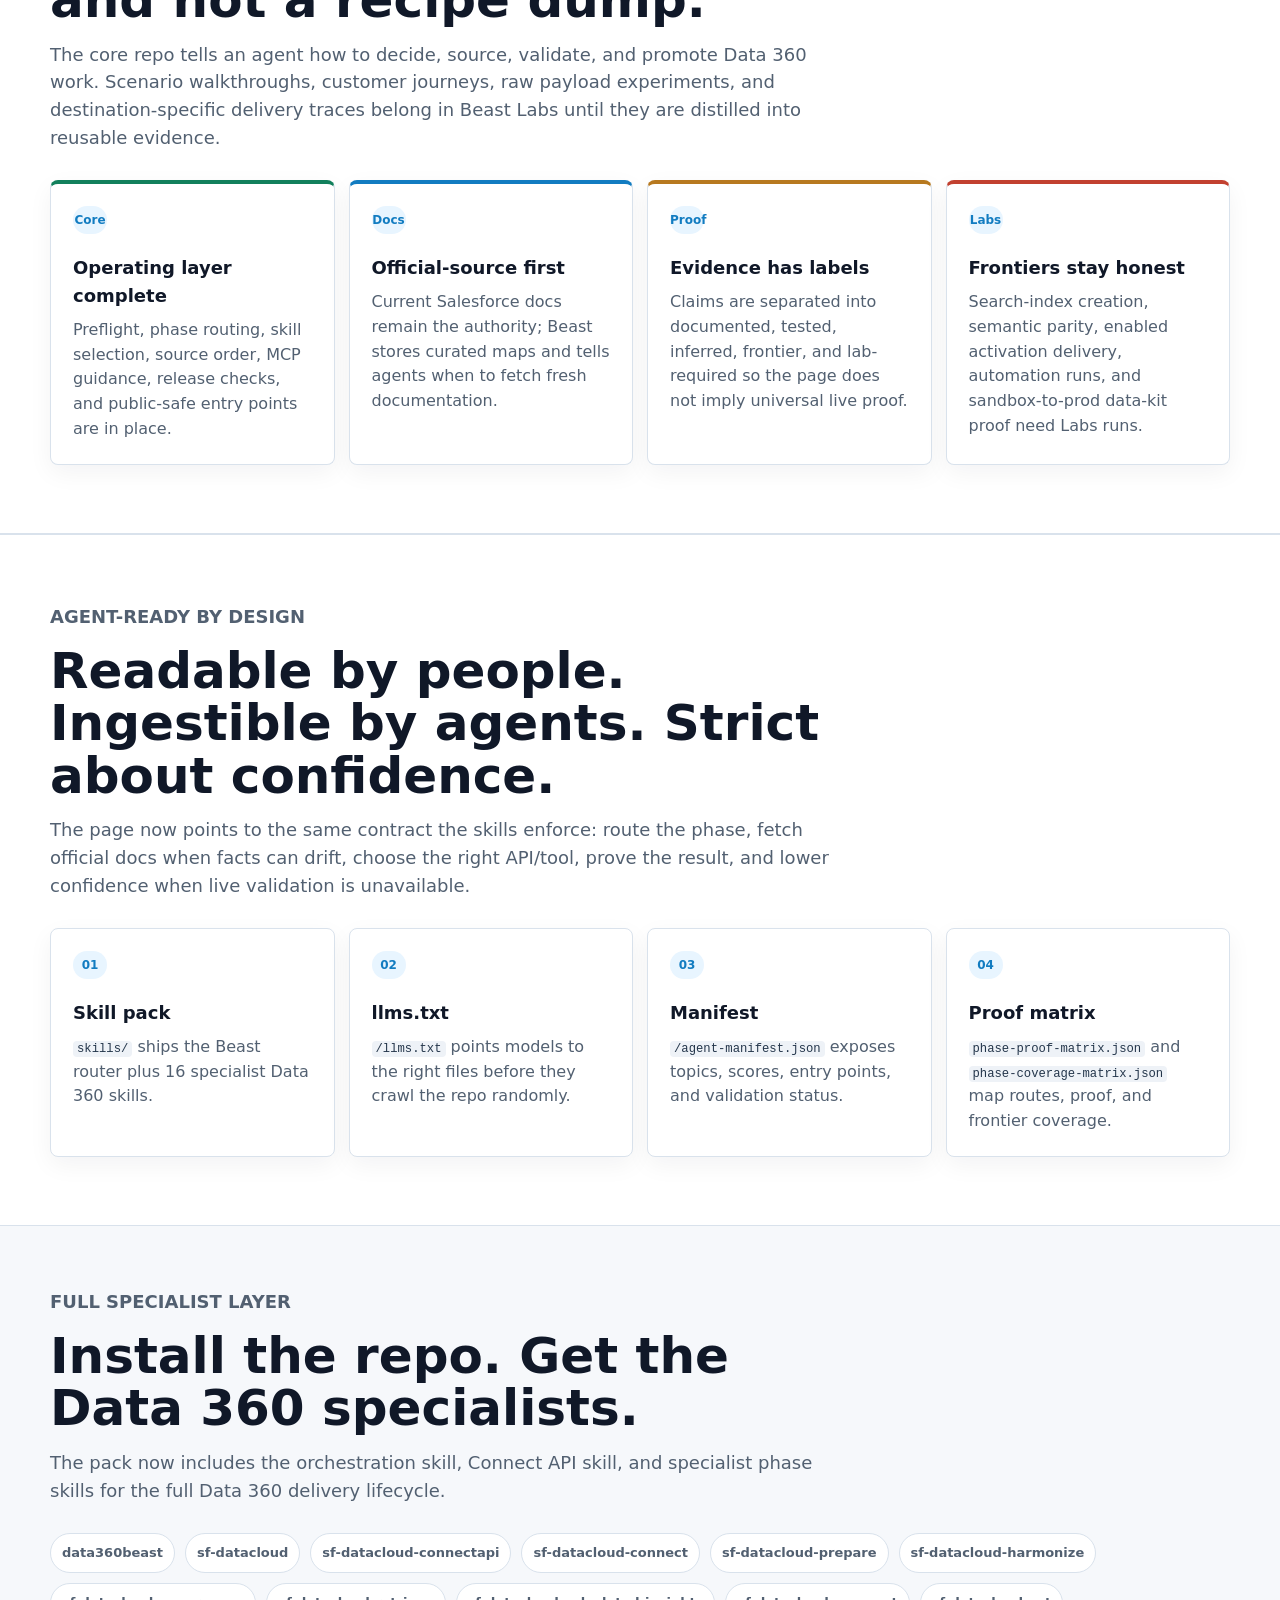
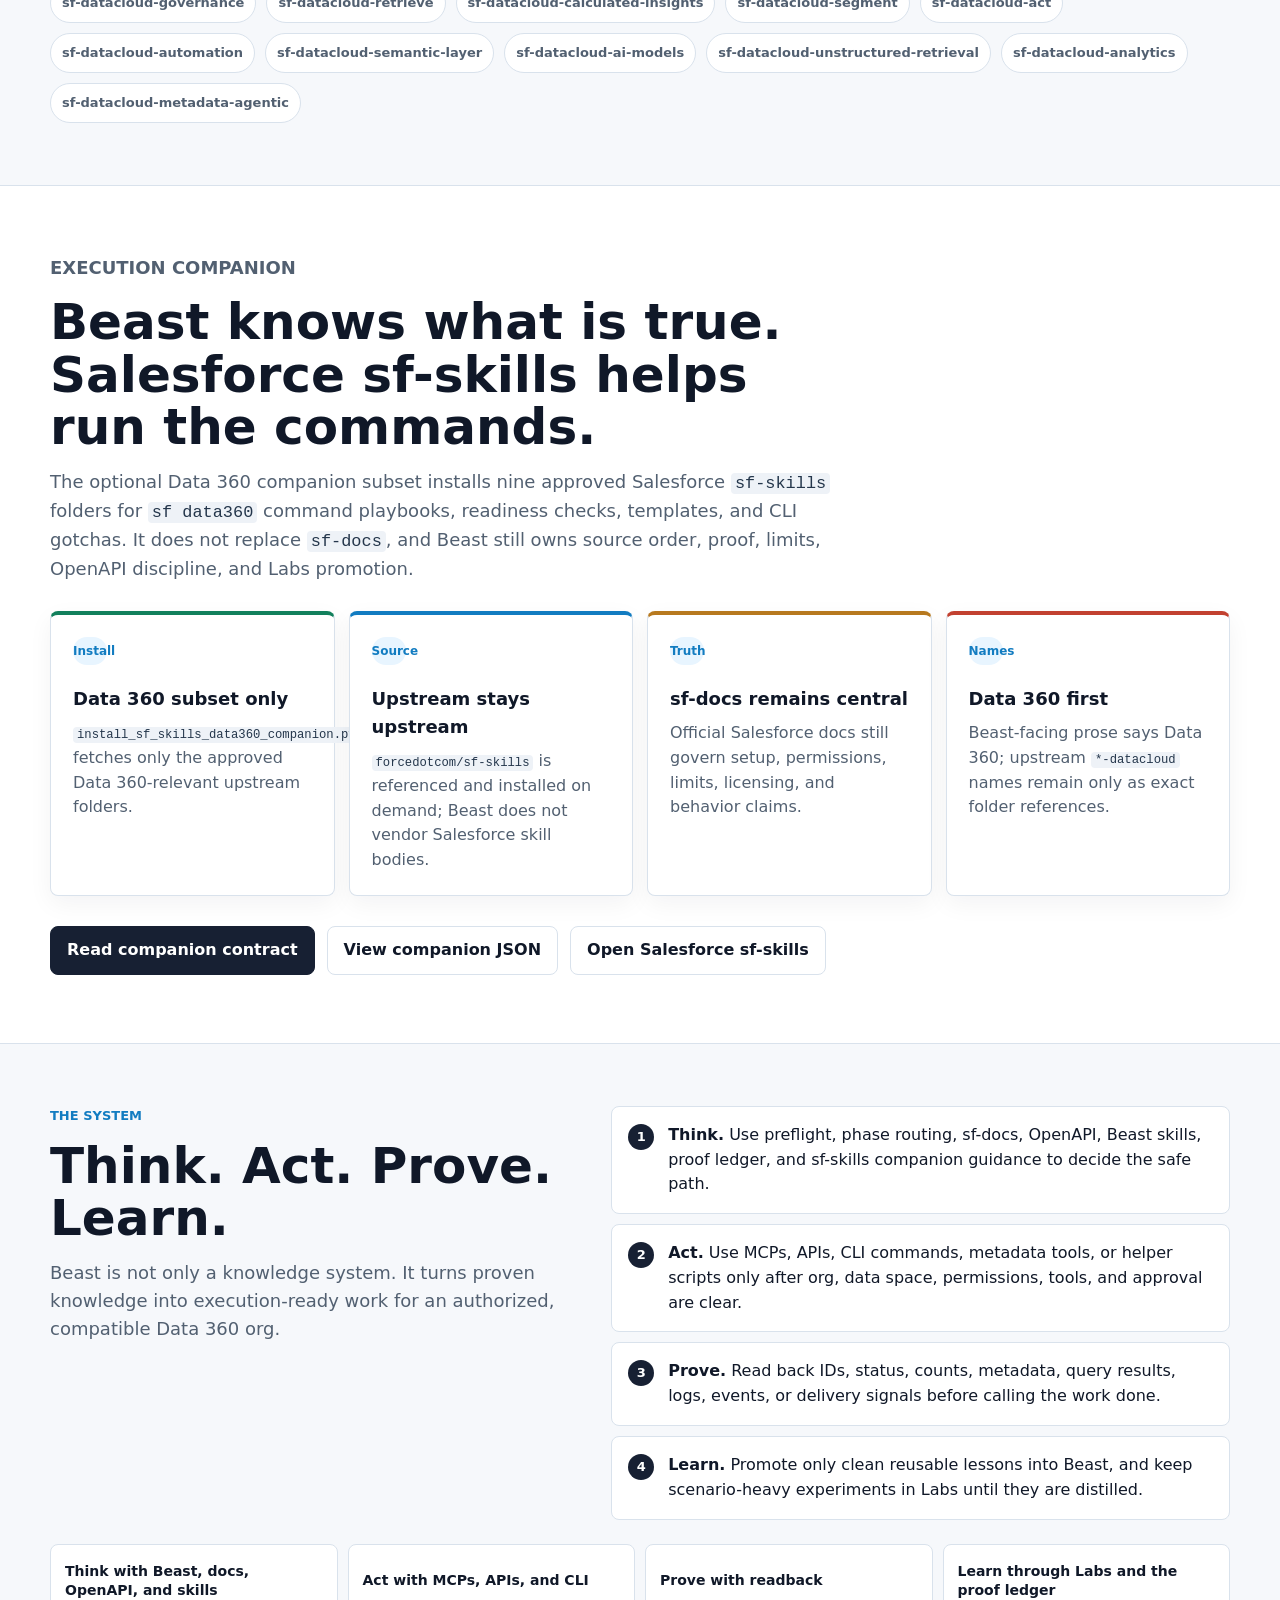
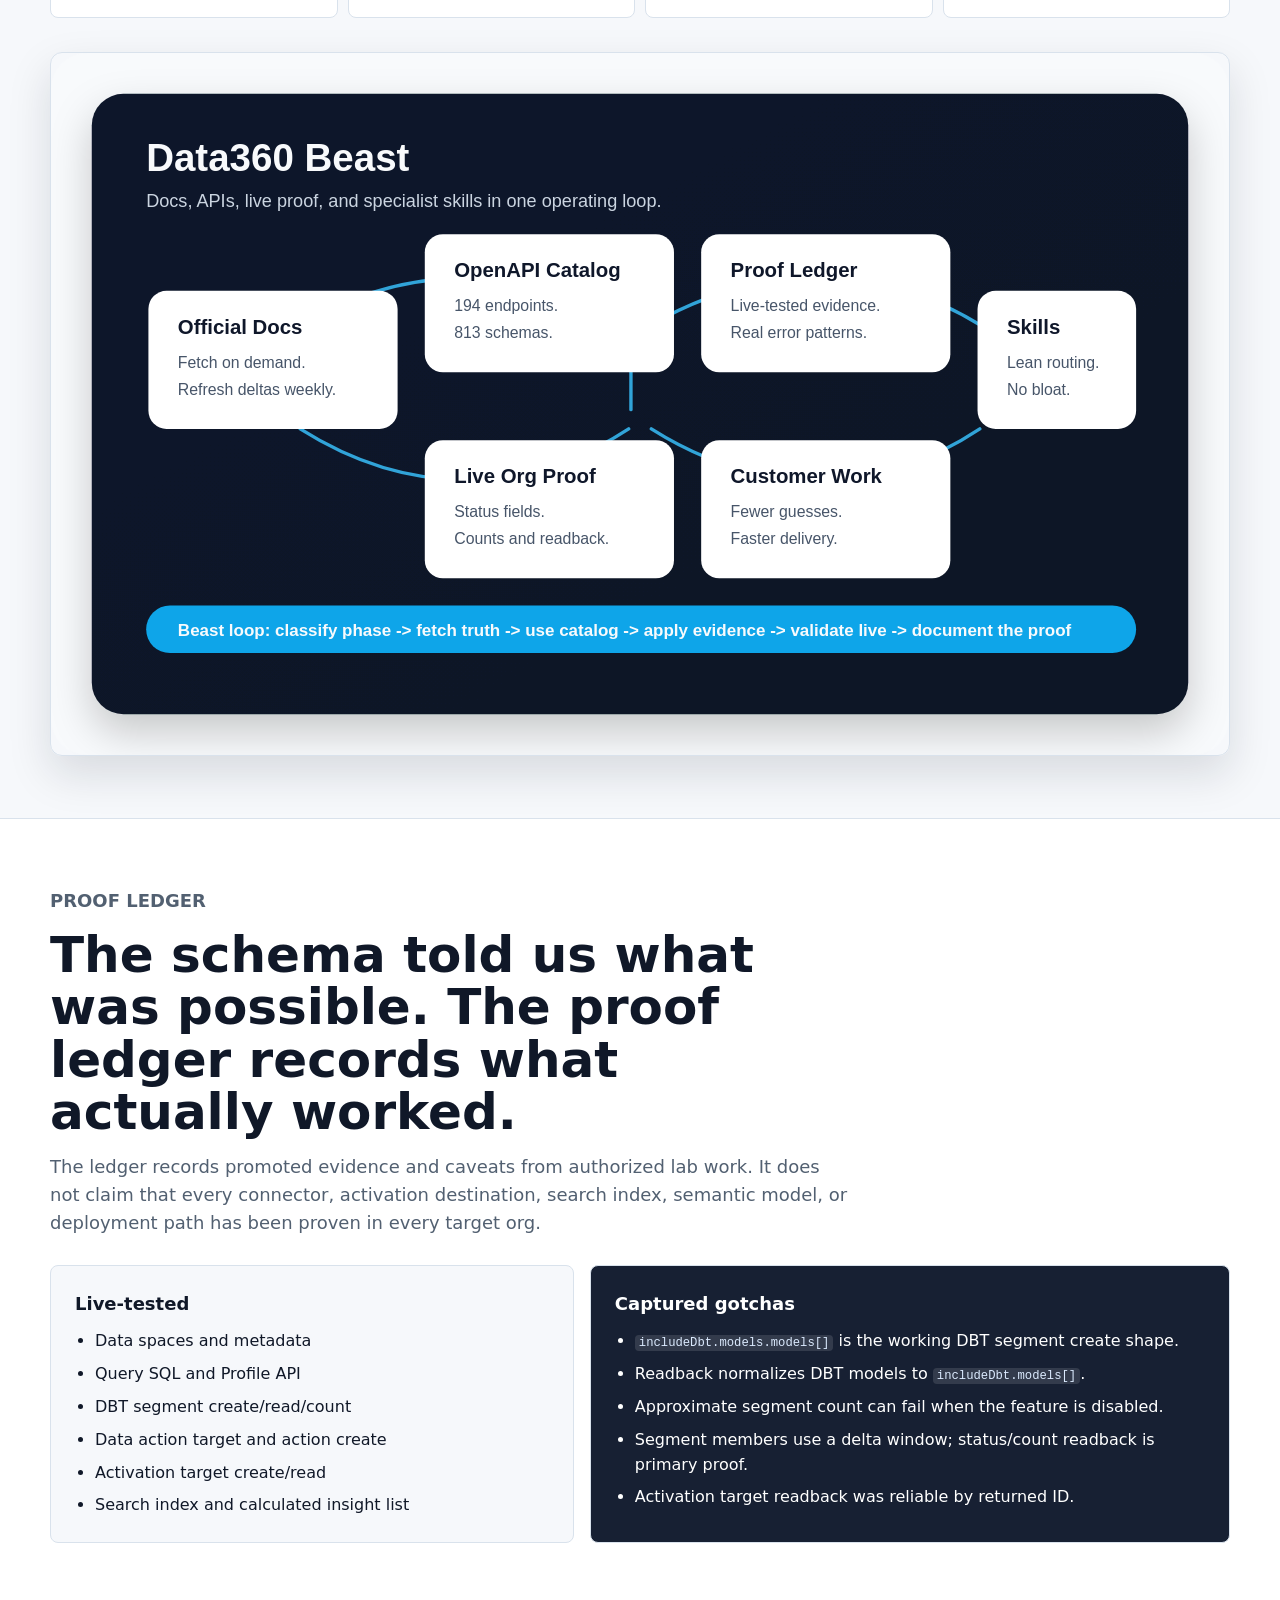
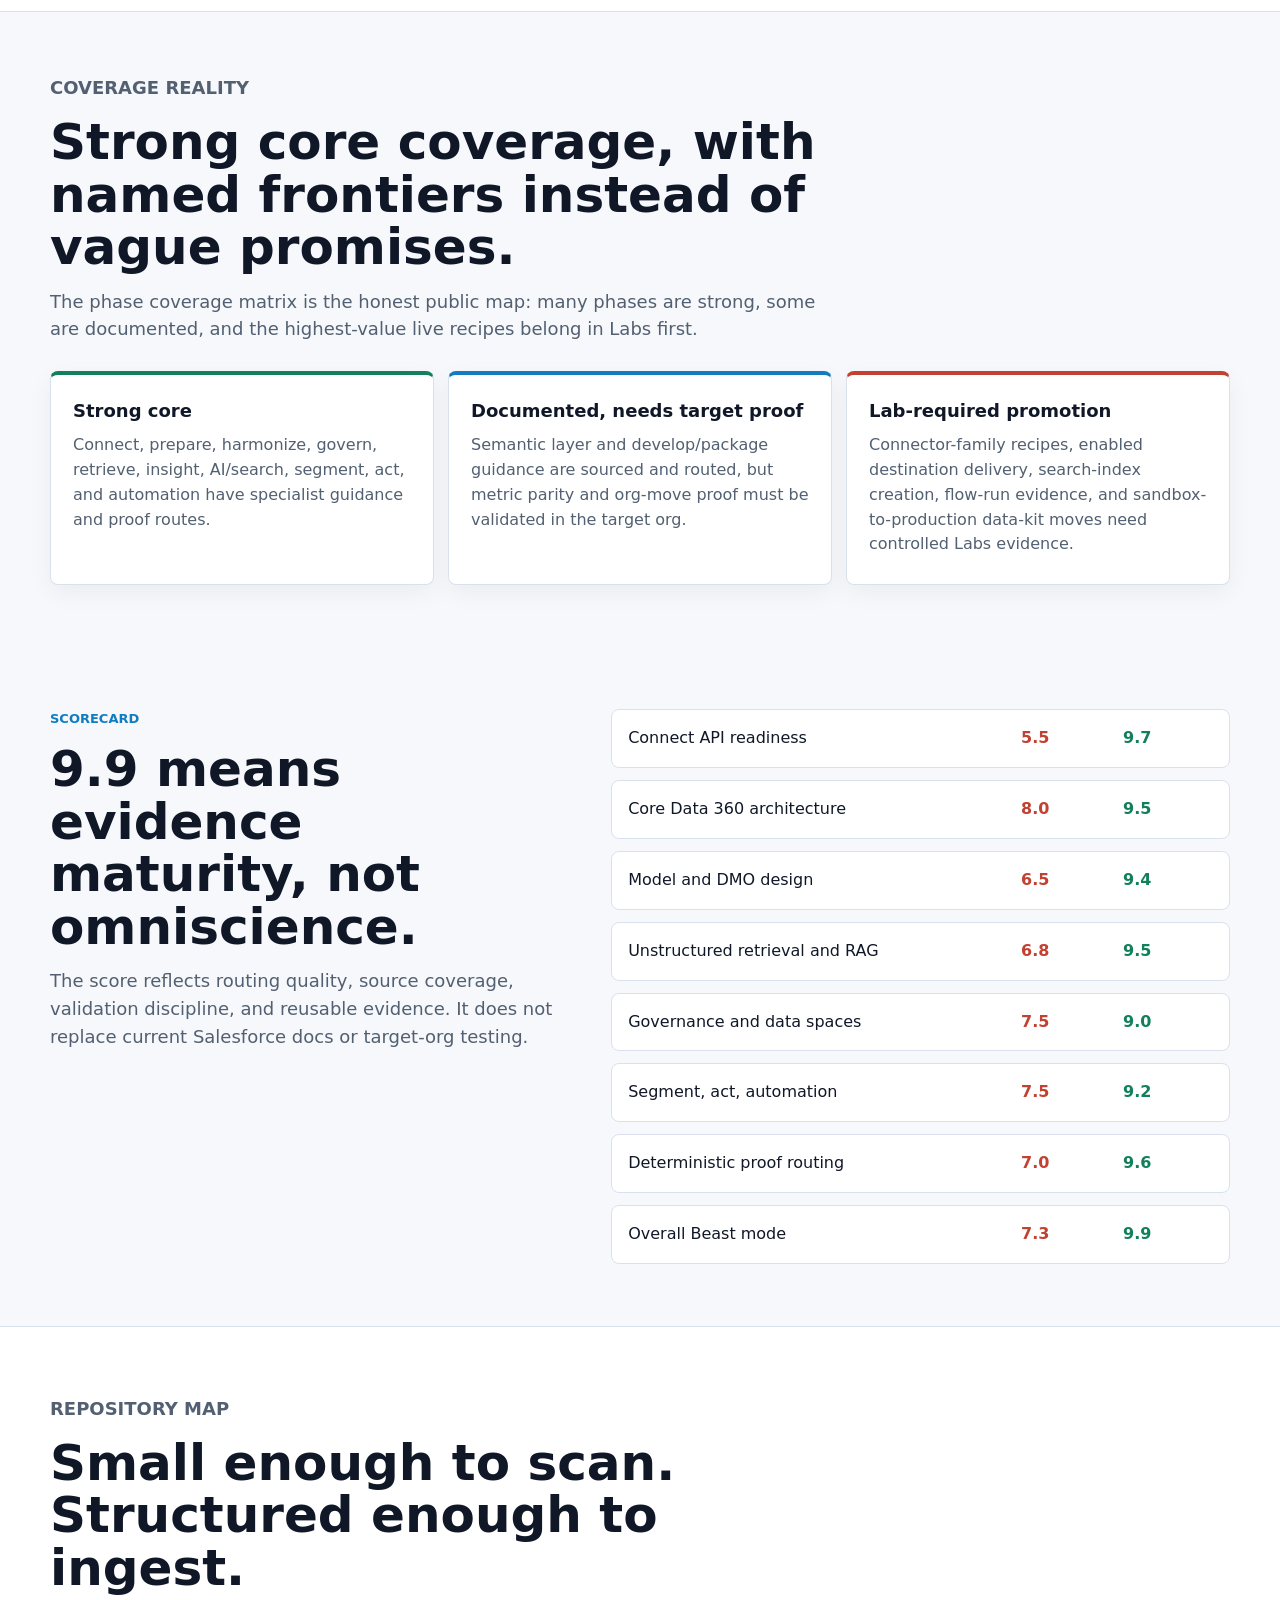
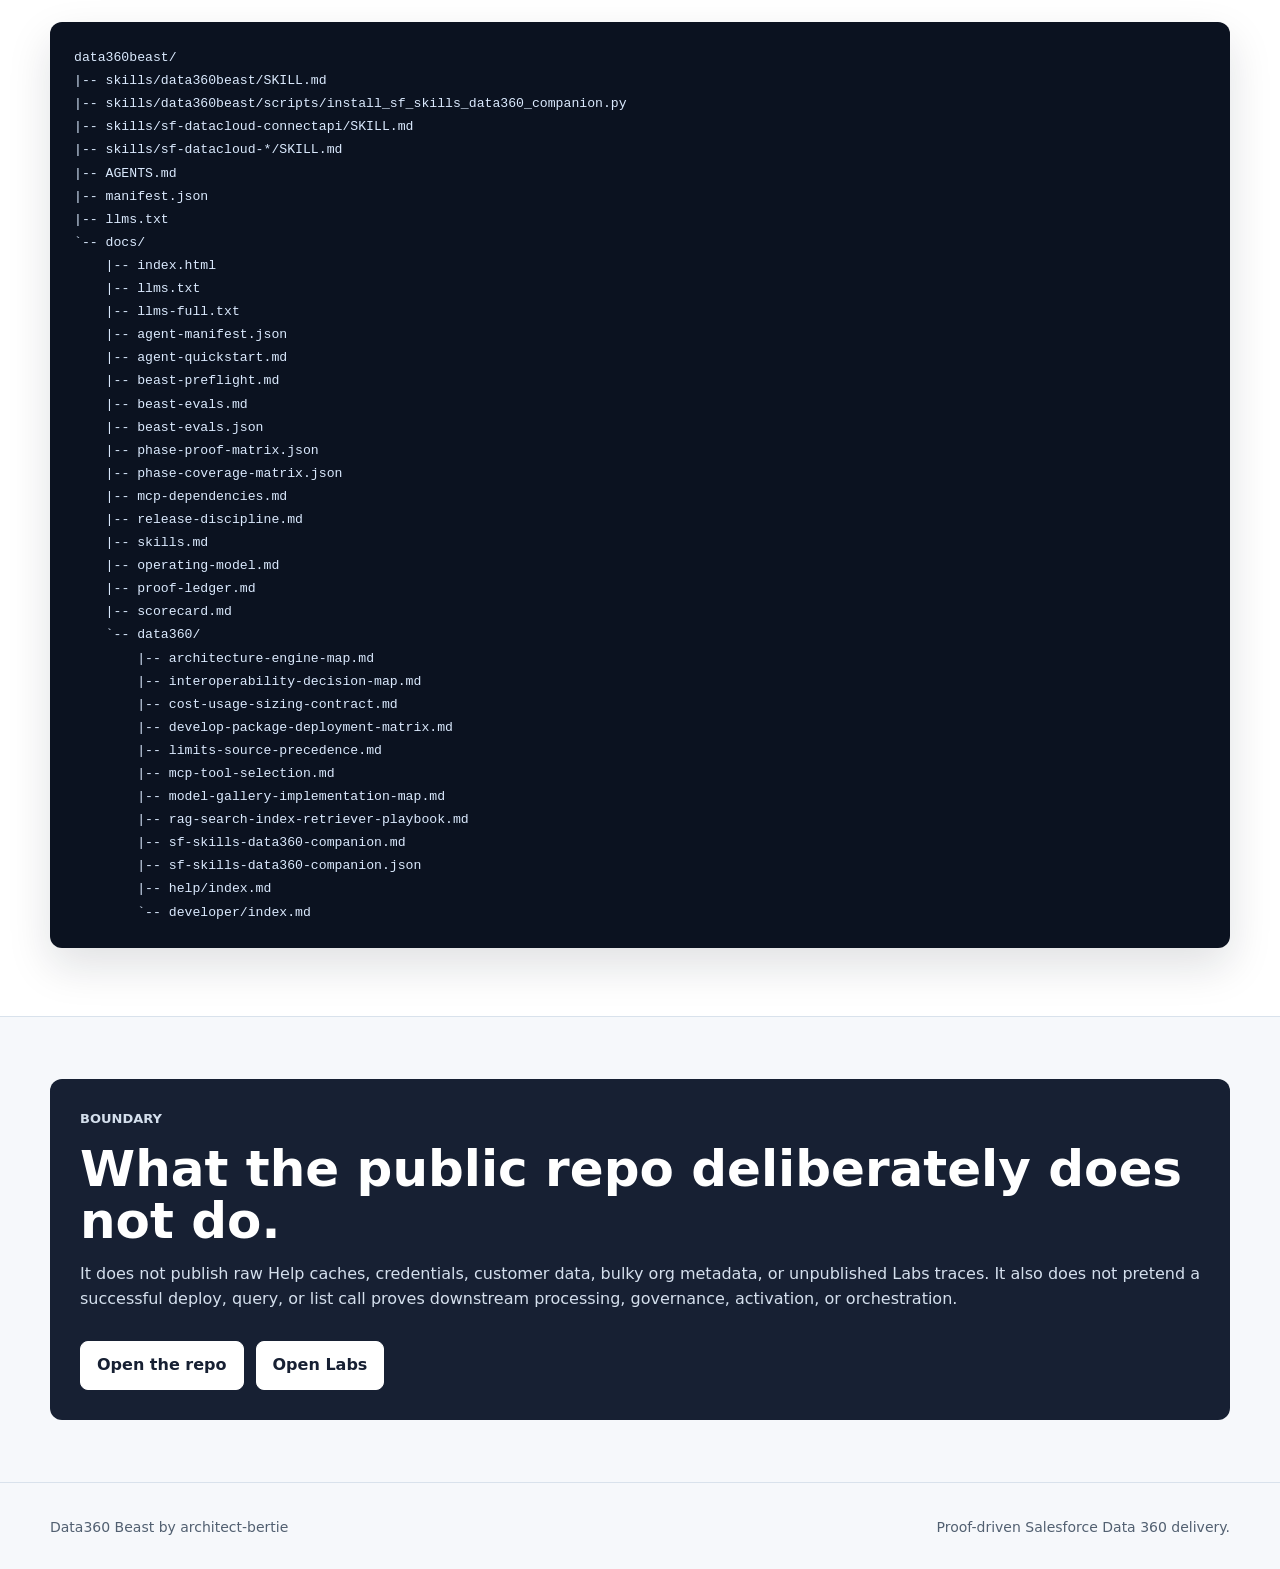
==== commit 17b07600: "Refresh Data 360 docs watch index" ====
--- a/docs/index.html
+++ b/docs/index.html
@@ -62,7 +62,7 @@
             <span>23 Developer Guide pages</span>
             <span>38 doc-synced blocks</span>
             <span>140+ connectors</span>
-            <span>100 docs indexed</span>
+            <span>393 docs indexed</span>
             <span>9 companion execution skills</span>
           </div>
         </div>
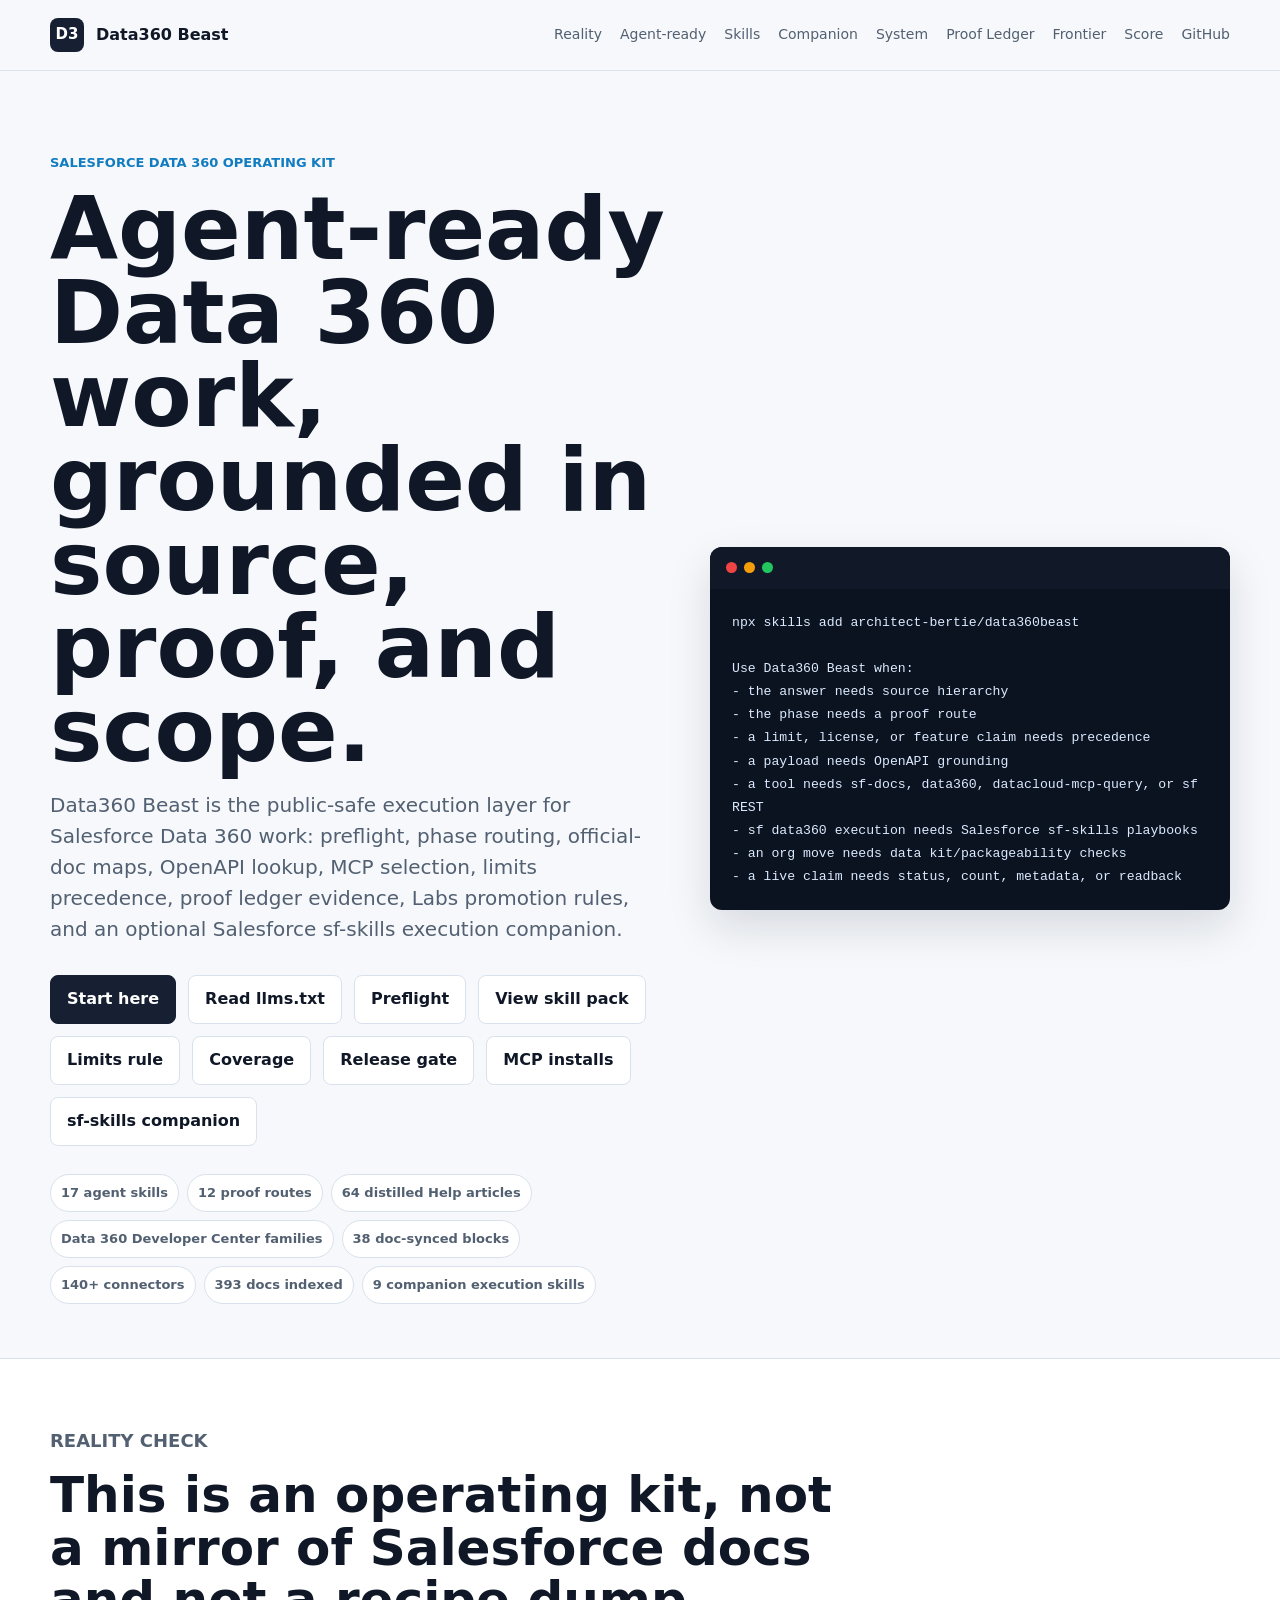
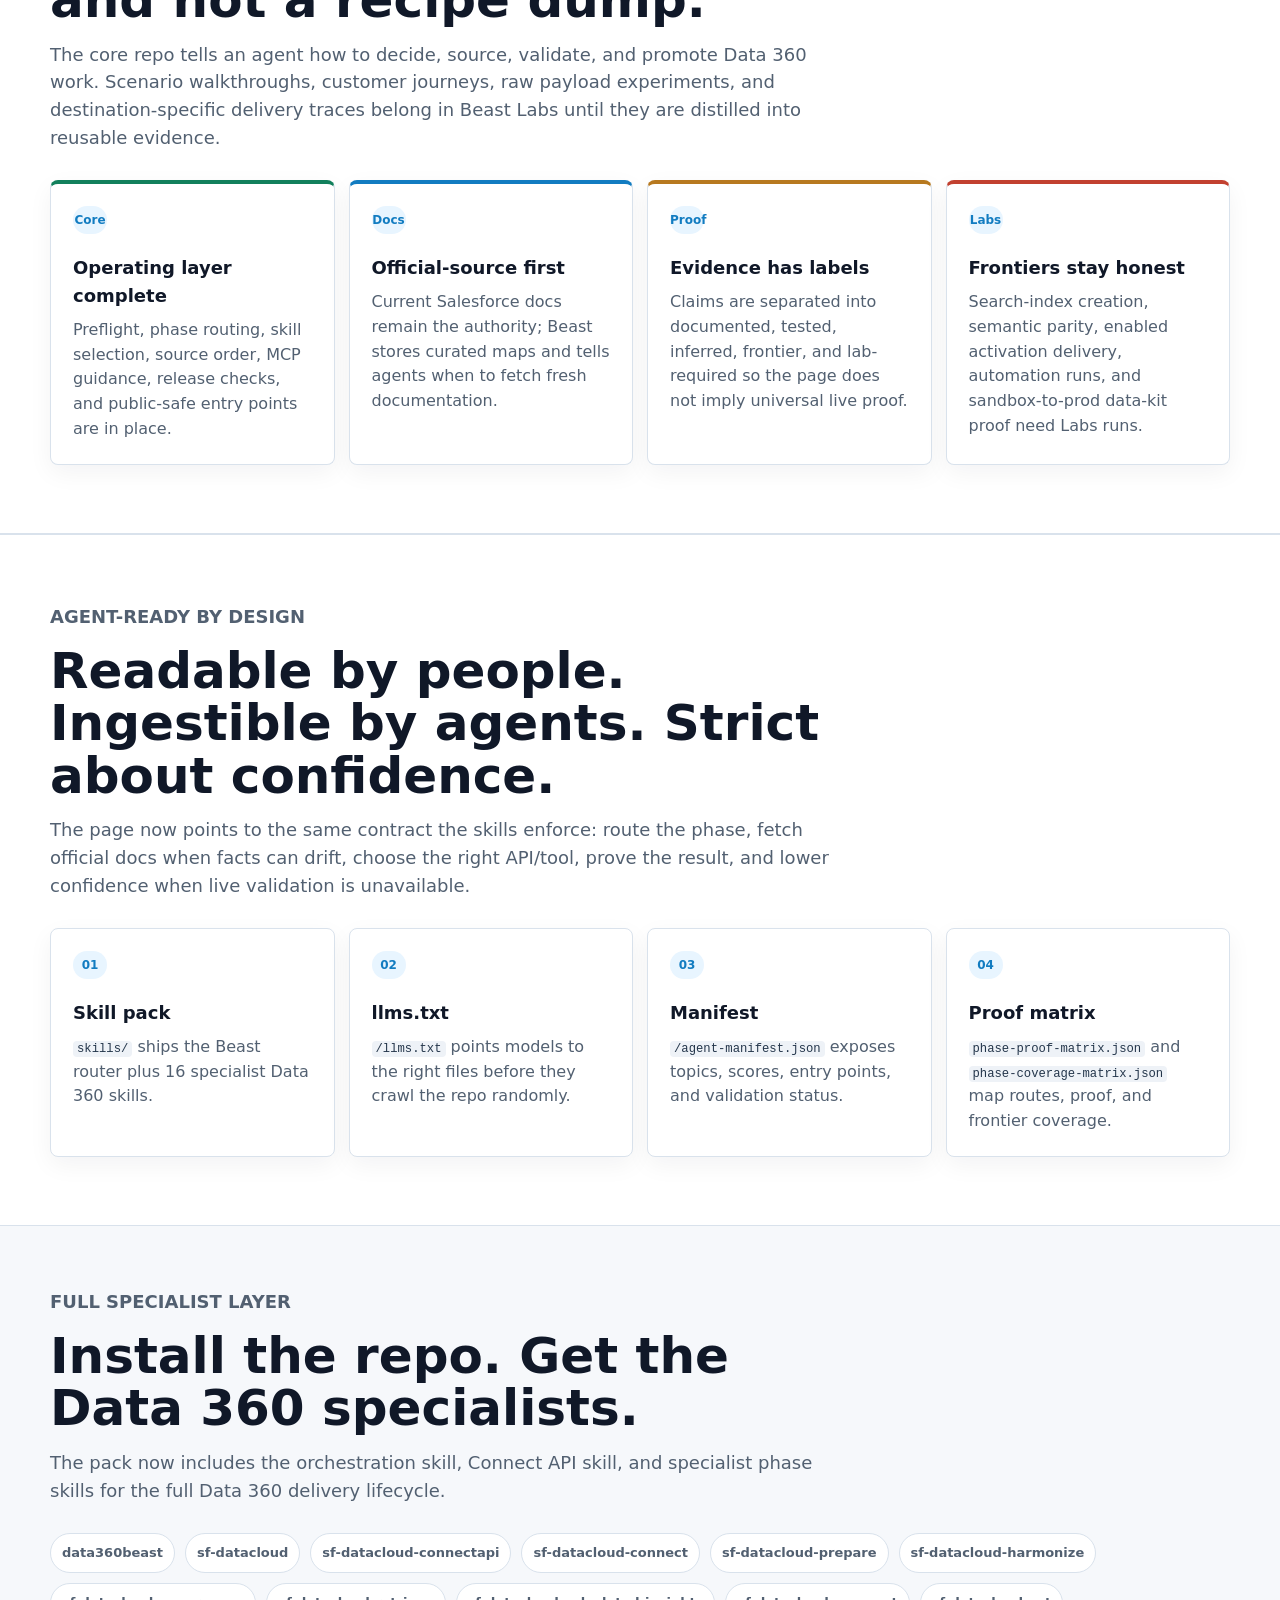
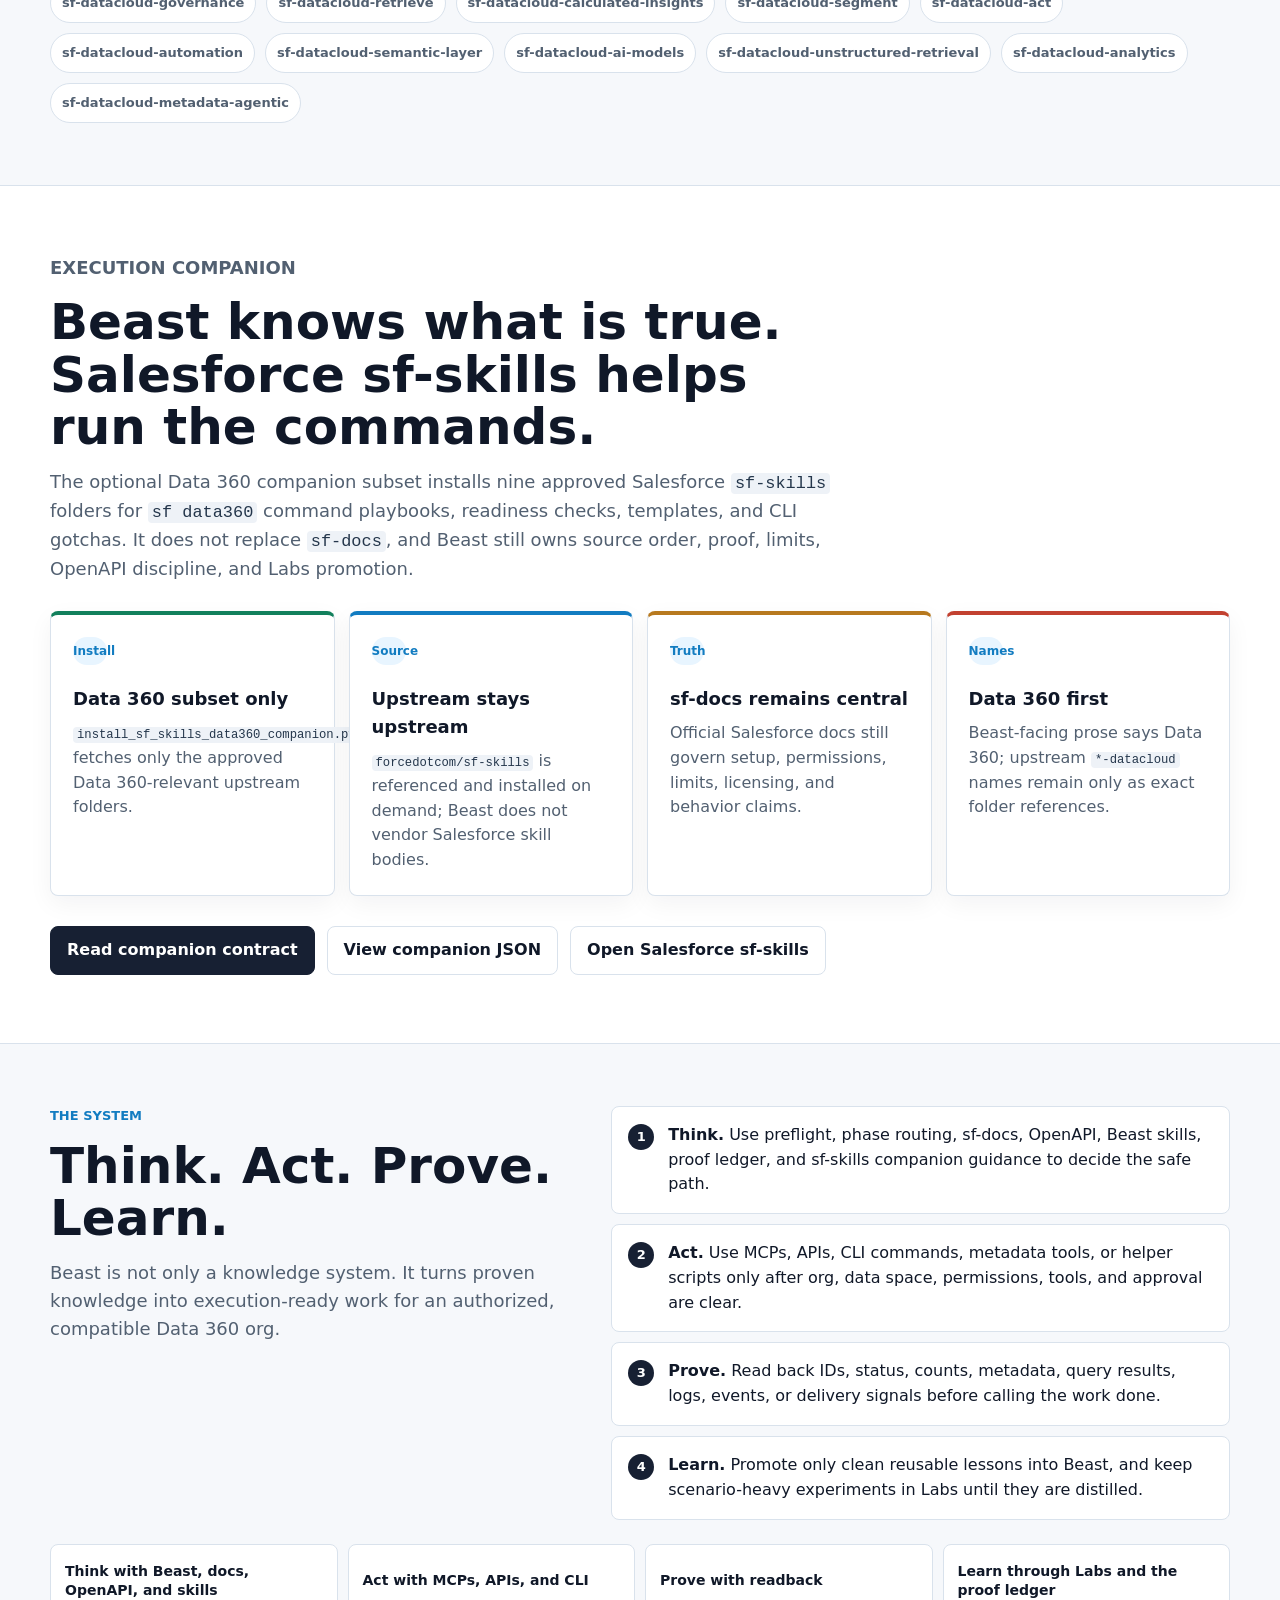
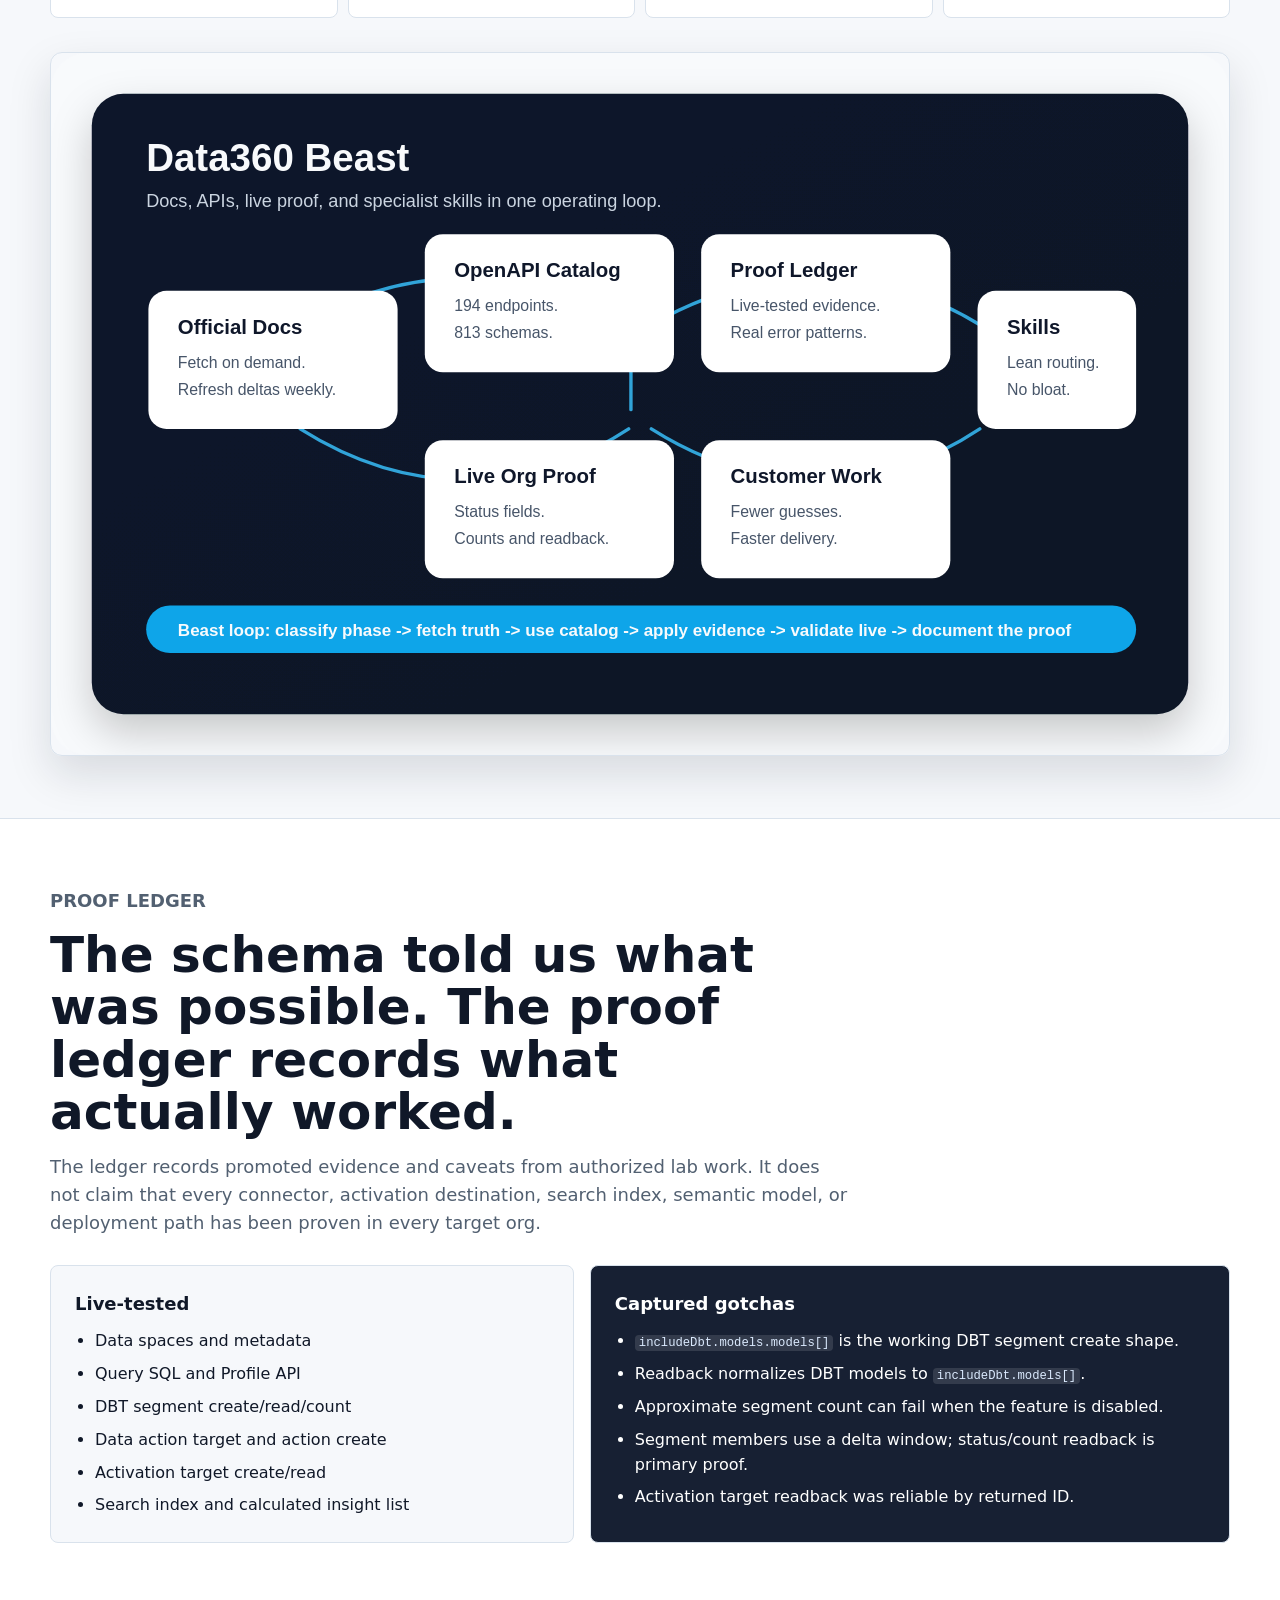
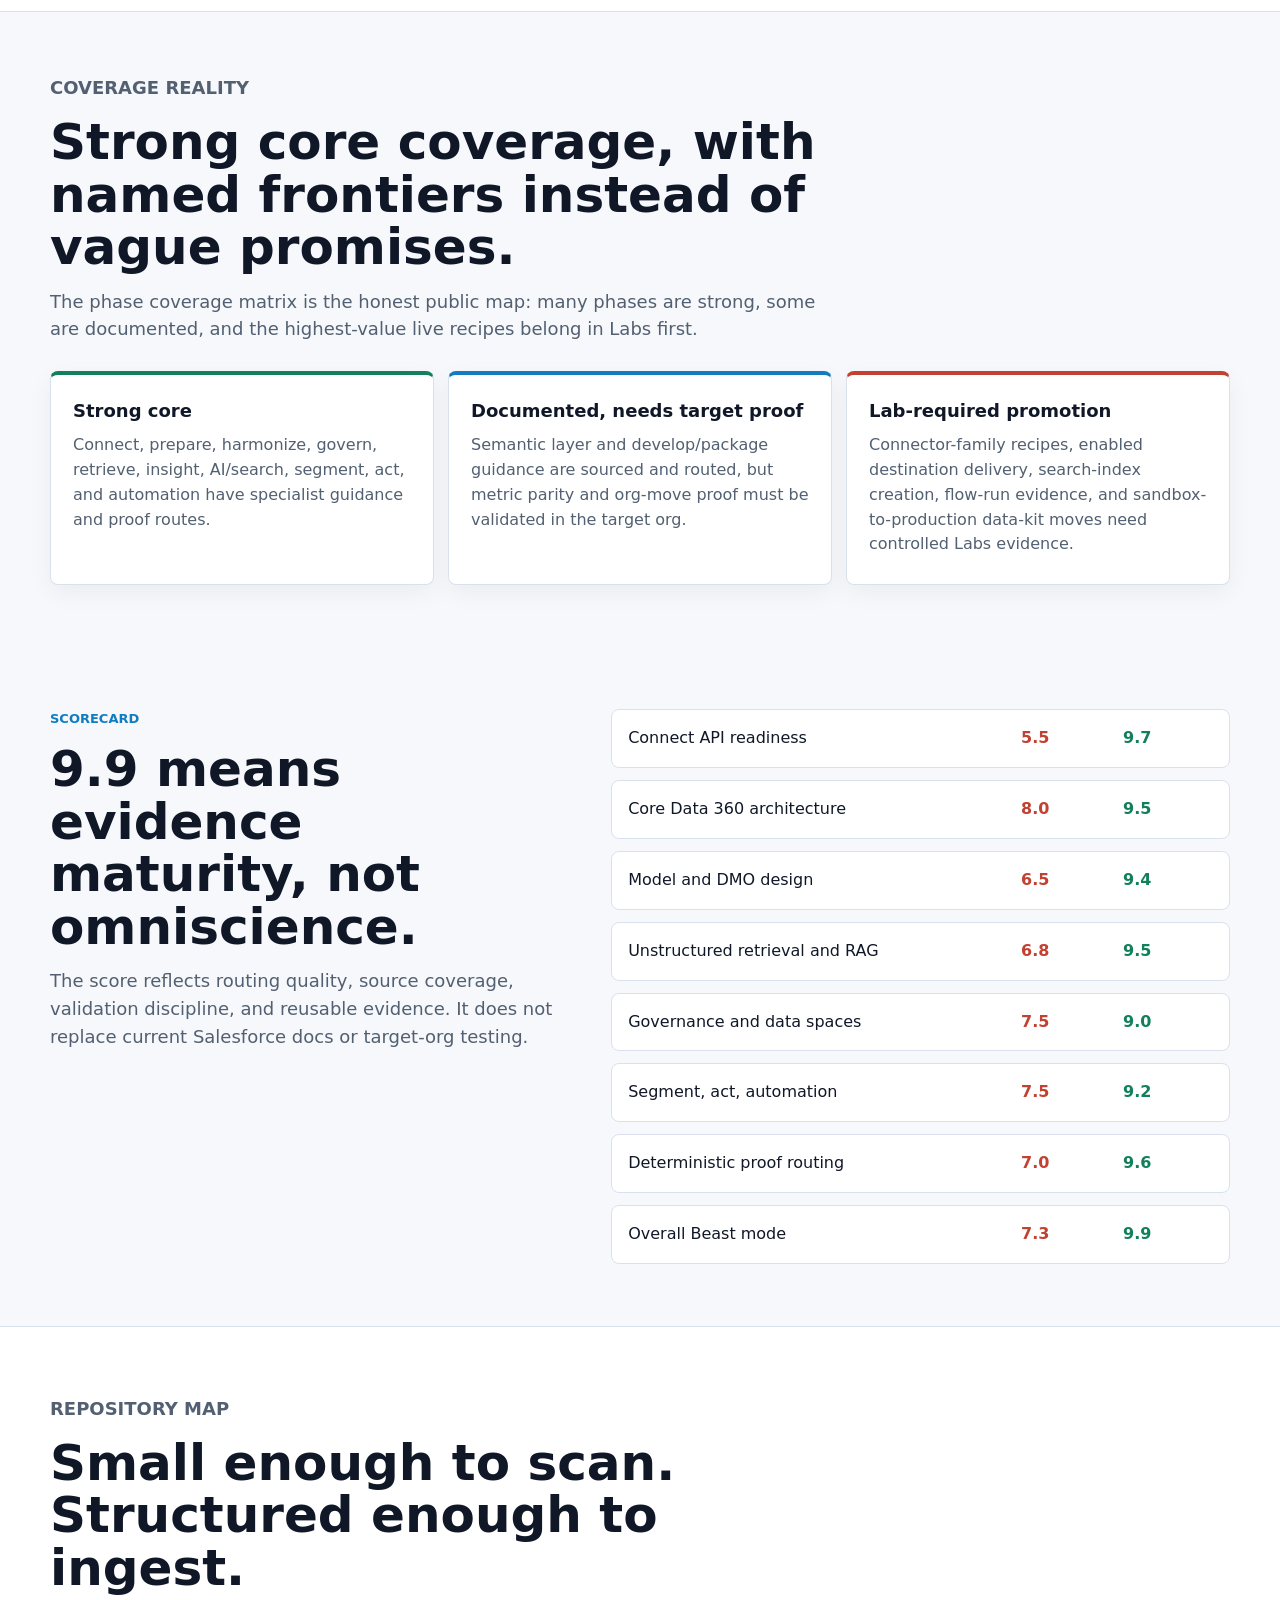
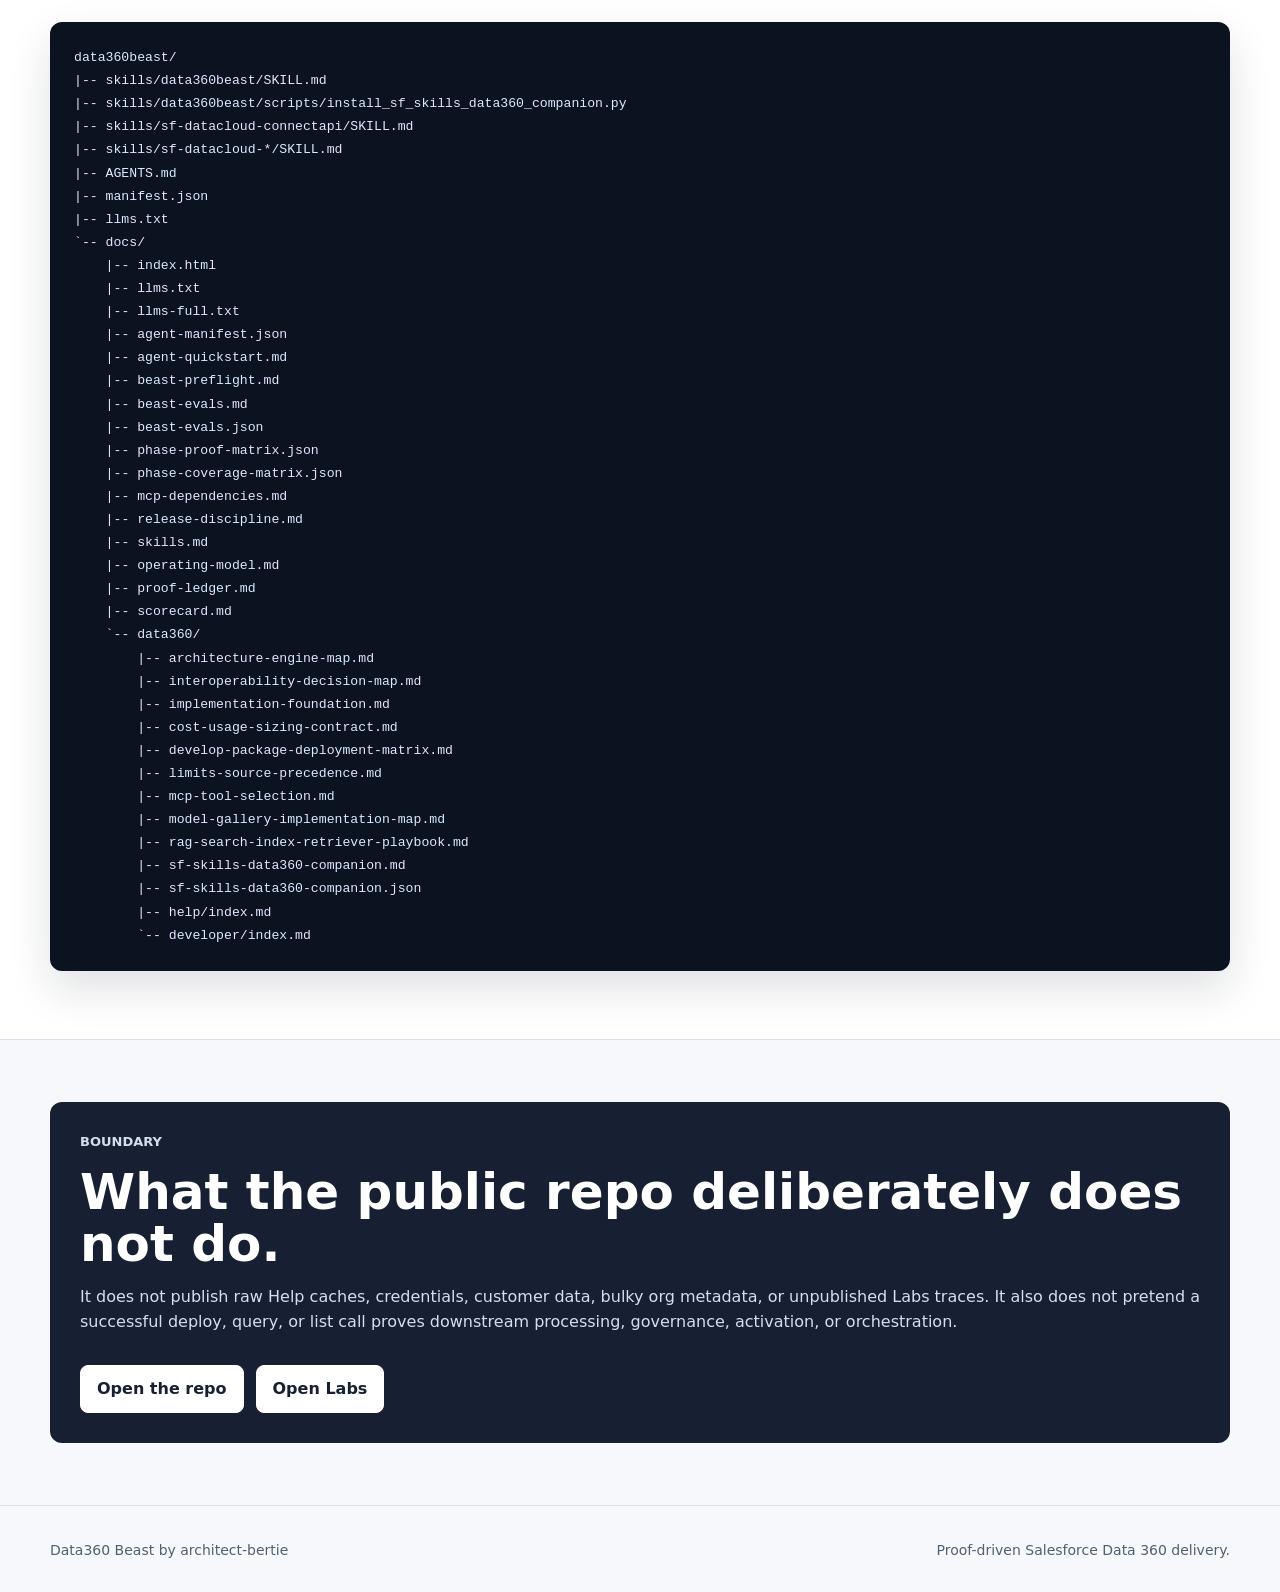
==== commit a8198ec3: "Refresh Data 360 docs watch index" ====
--- a/docs/index.html
+++ b/docs/index.html
@@ -59,7 +59,7 @@
             <span>17 agent skills</span>
             <span>12 proof routes</span>
             <span>64 distilled Help articles</span>
-            <span>23 Developer Guide pages</span>
+            <span>Data 360 Developer Center families</span>
             <span>38 doc-synced blocks</span>
             <span>140+ connectors</span>
             <span>393 docs indexed</span>
@@ -400,6 +400,7 @@
     `-- data360/
         |-- architecture-engine-map.md
         |-- interoperability-decision-map.md
+        |-- implementation-foundation.md
         |-- cost-usage-sizing-contract.md
         |-- develop-package-deployment-matrix.md
         |-- limits-source-precedence.md
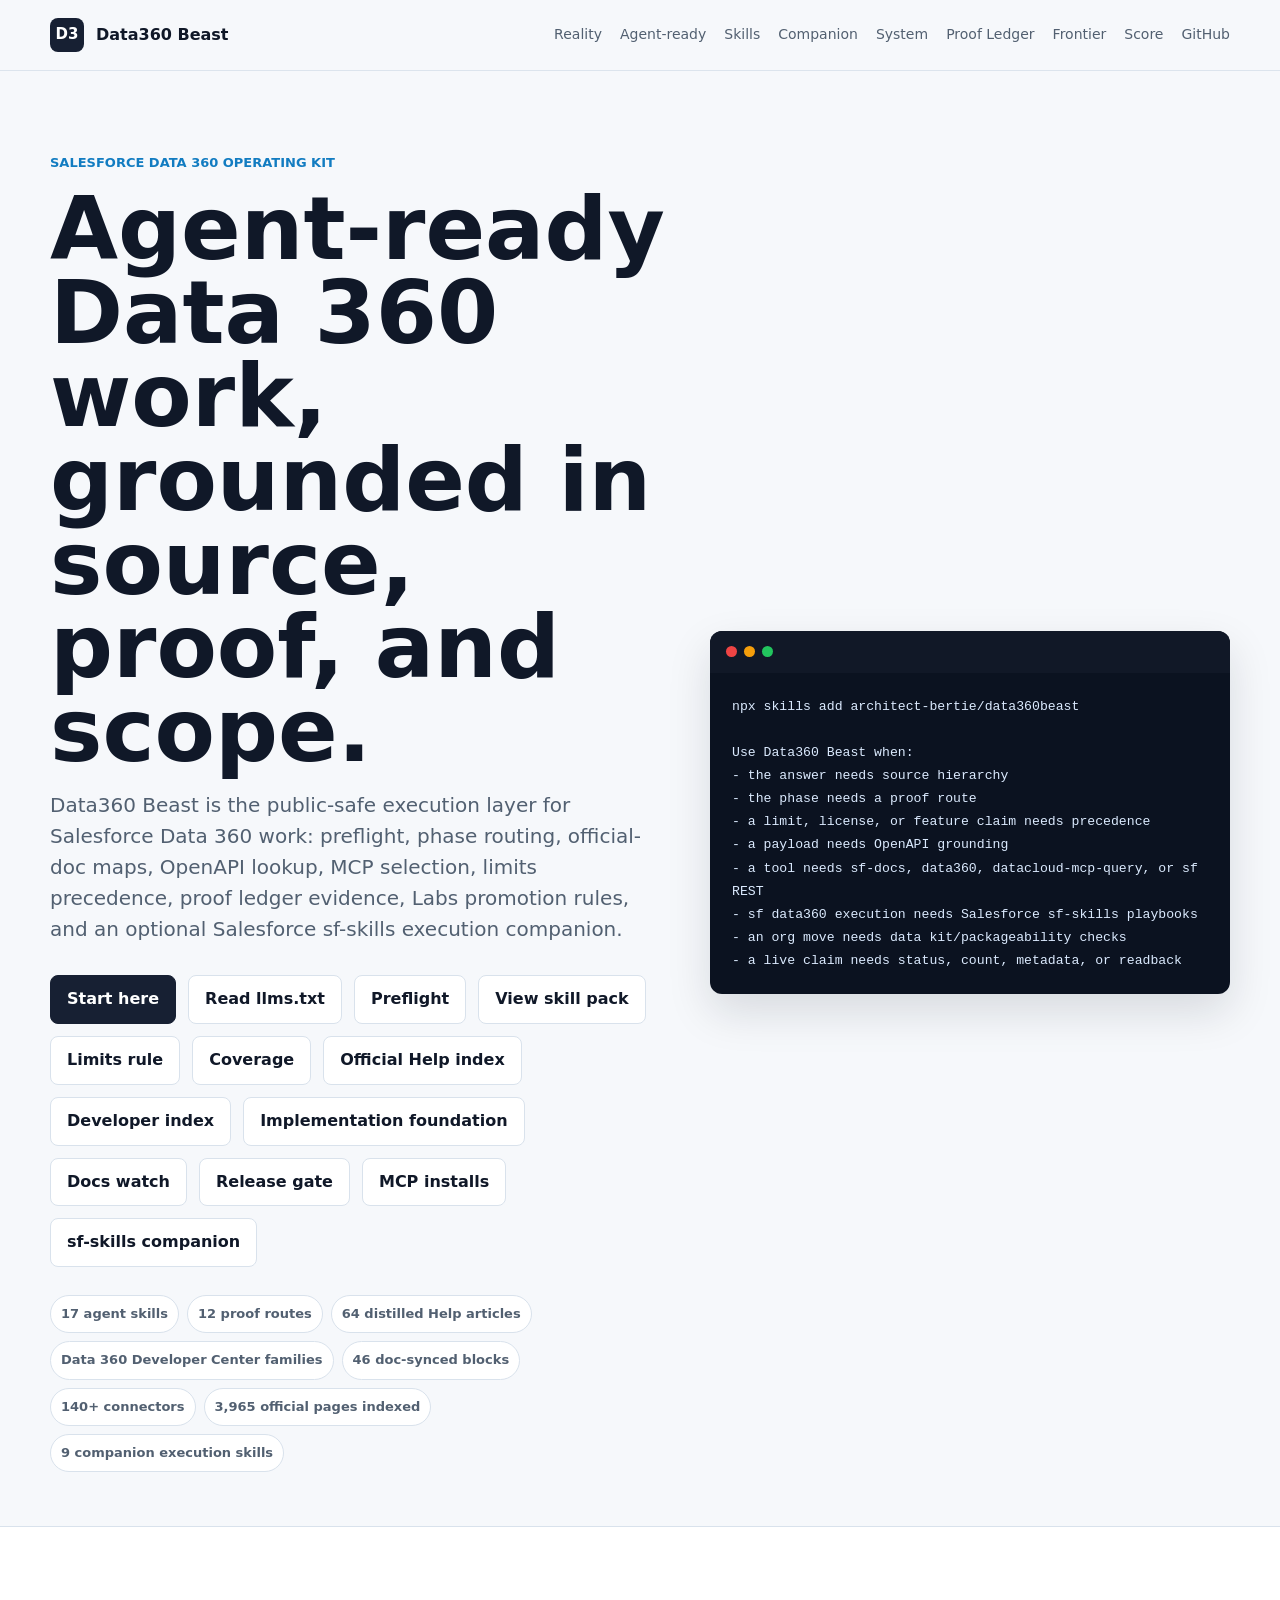
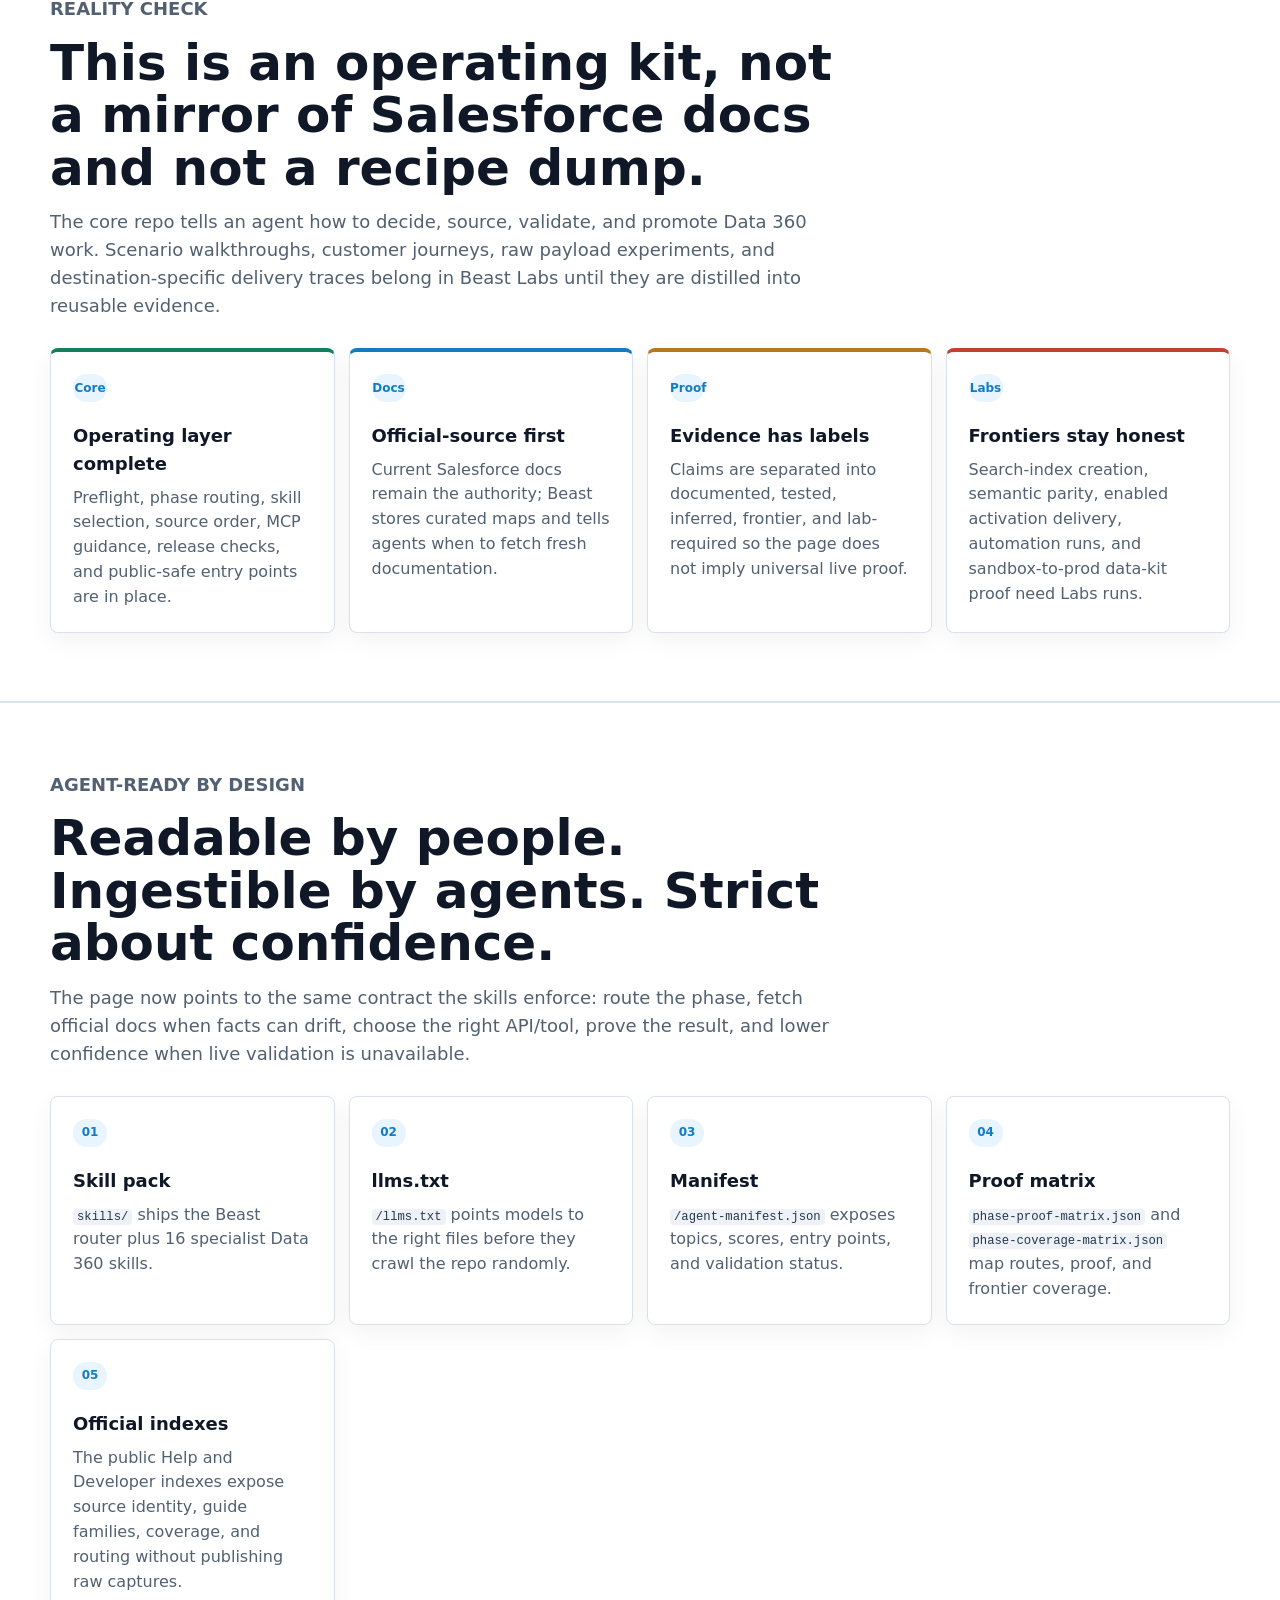
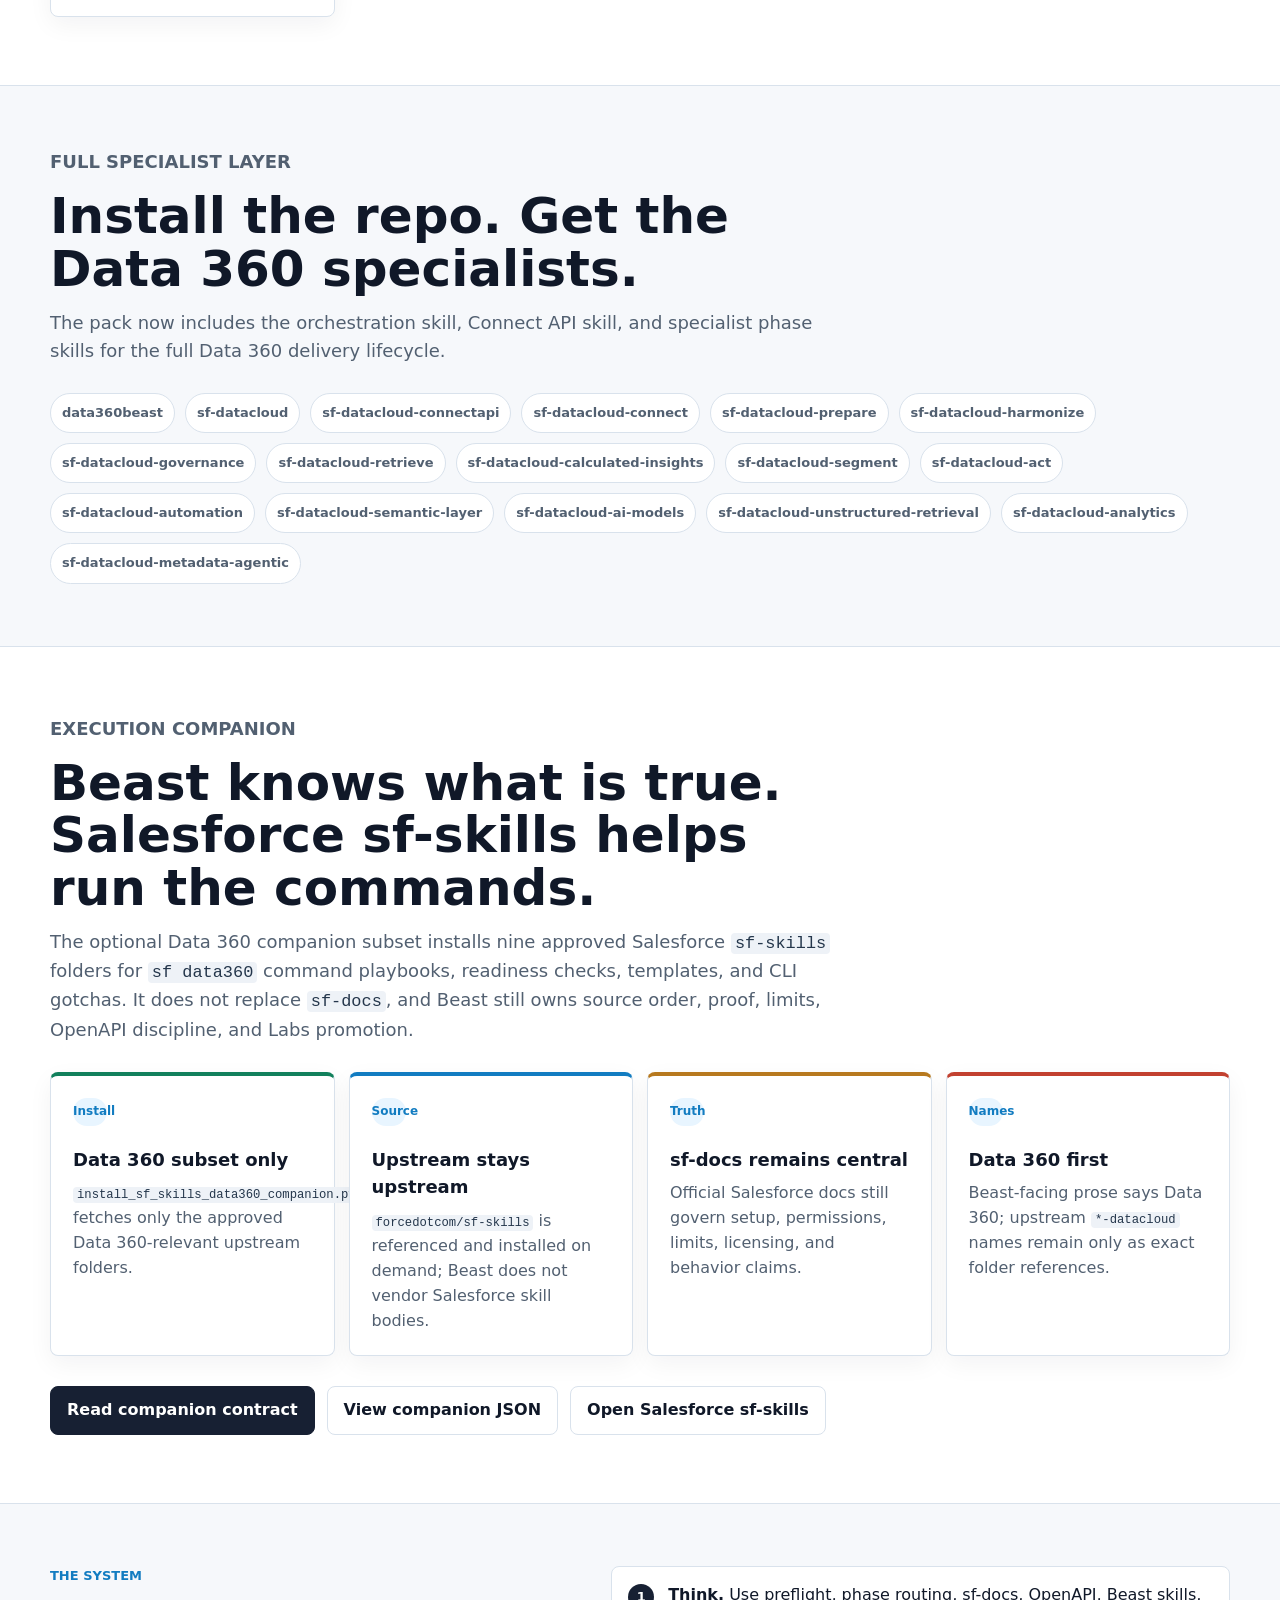
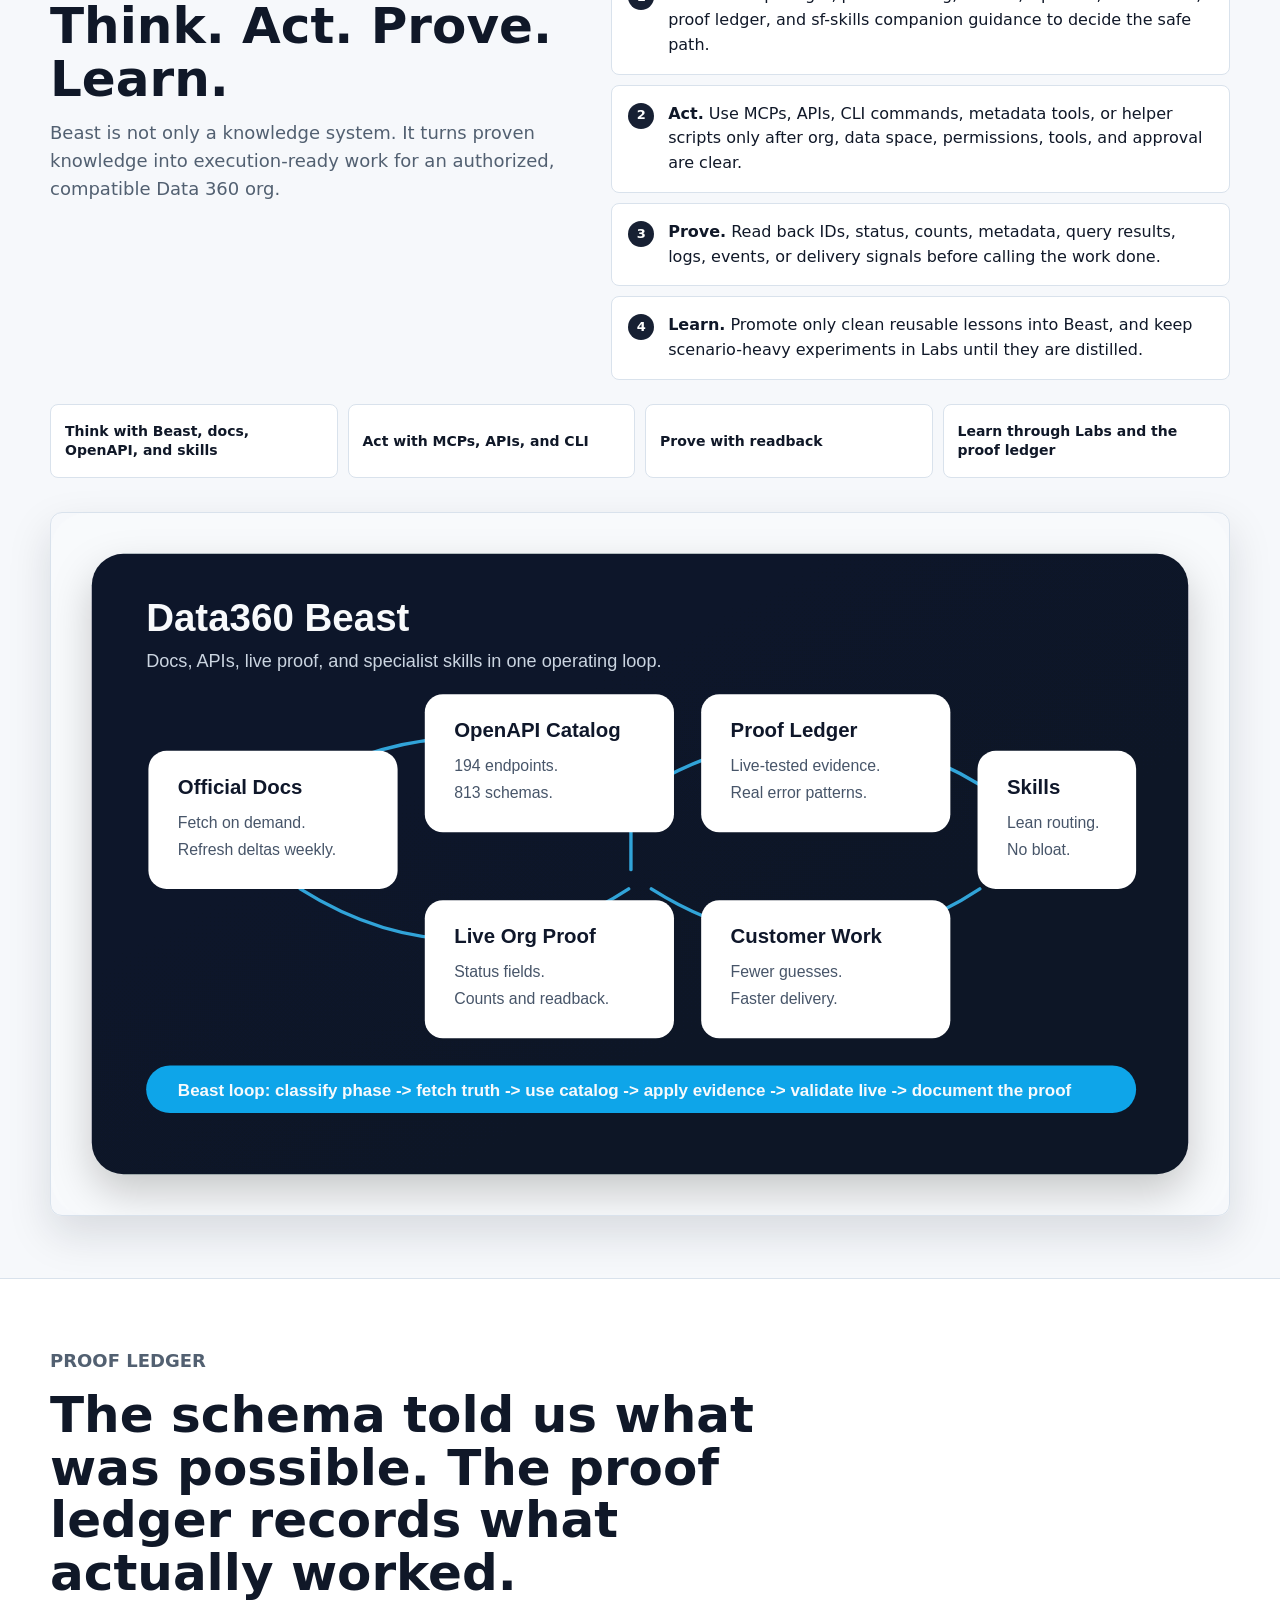
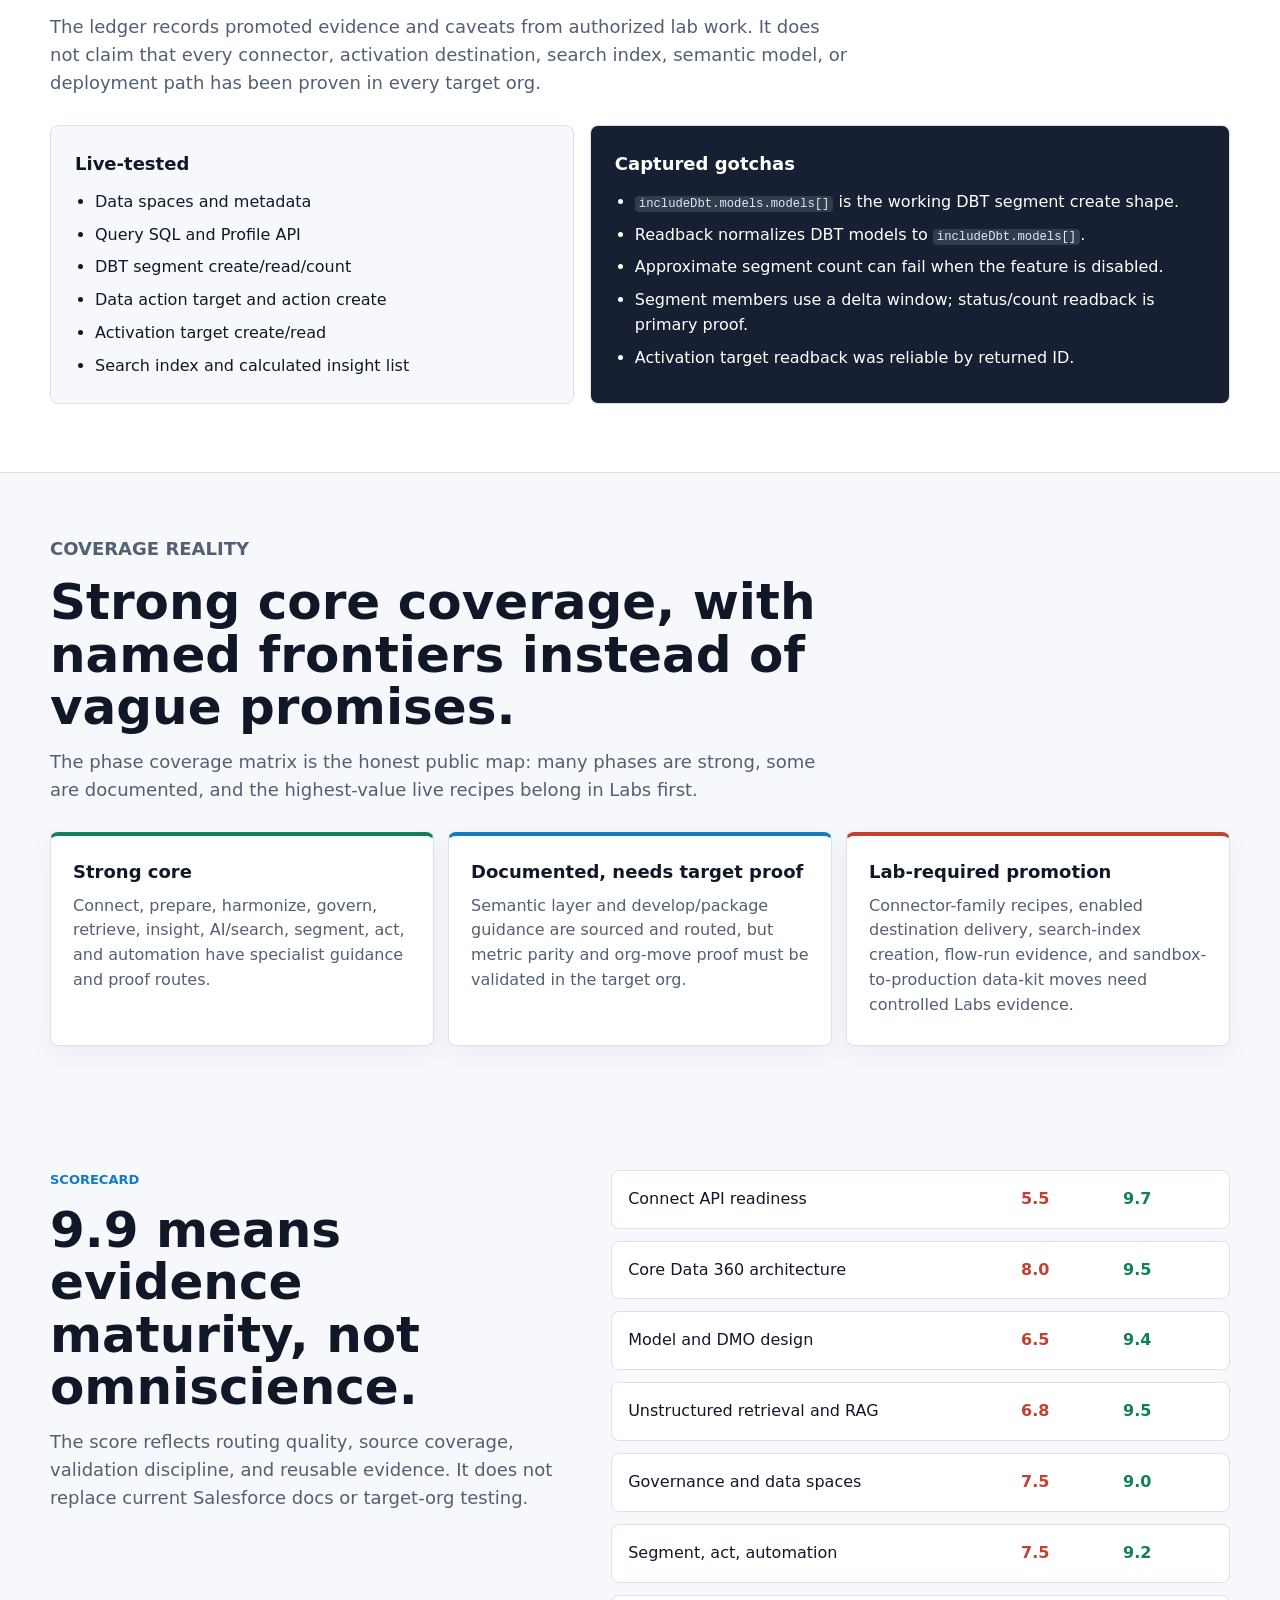
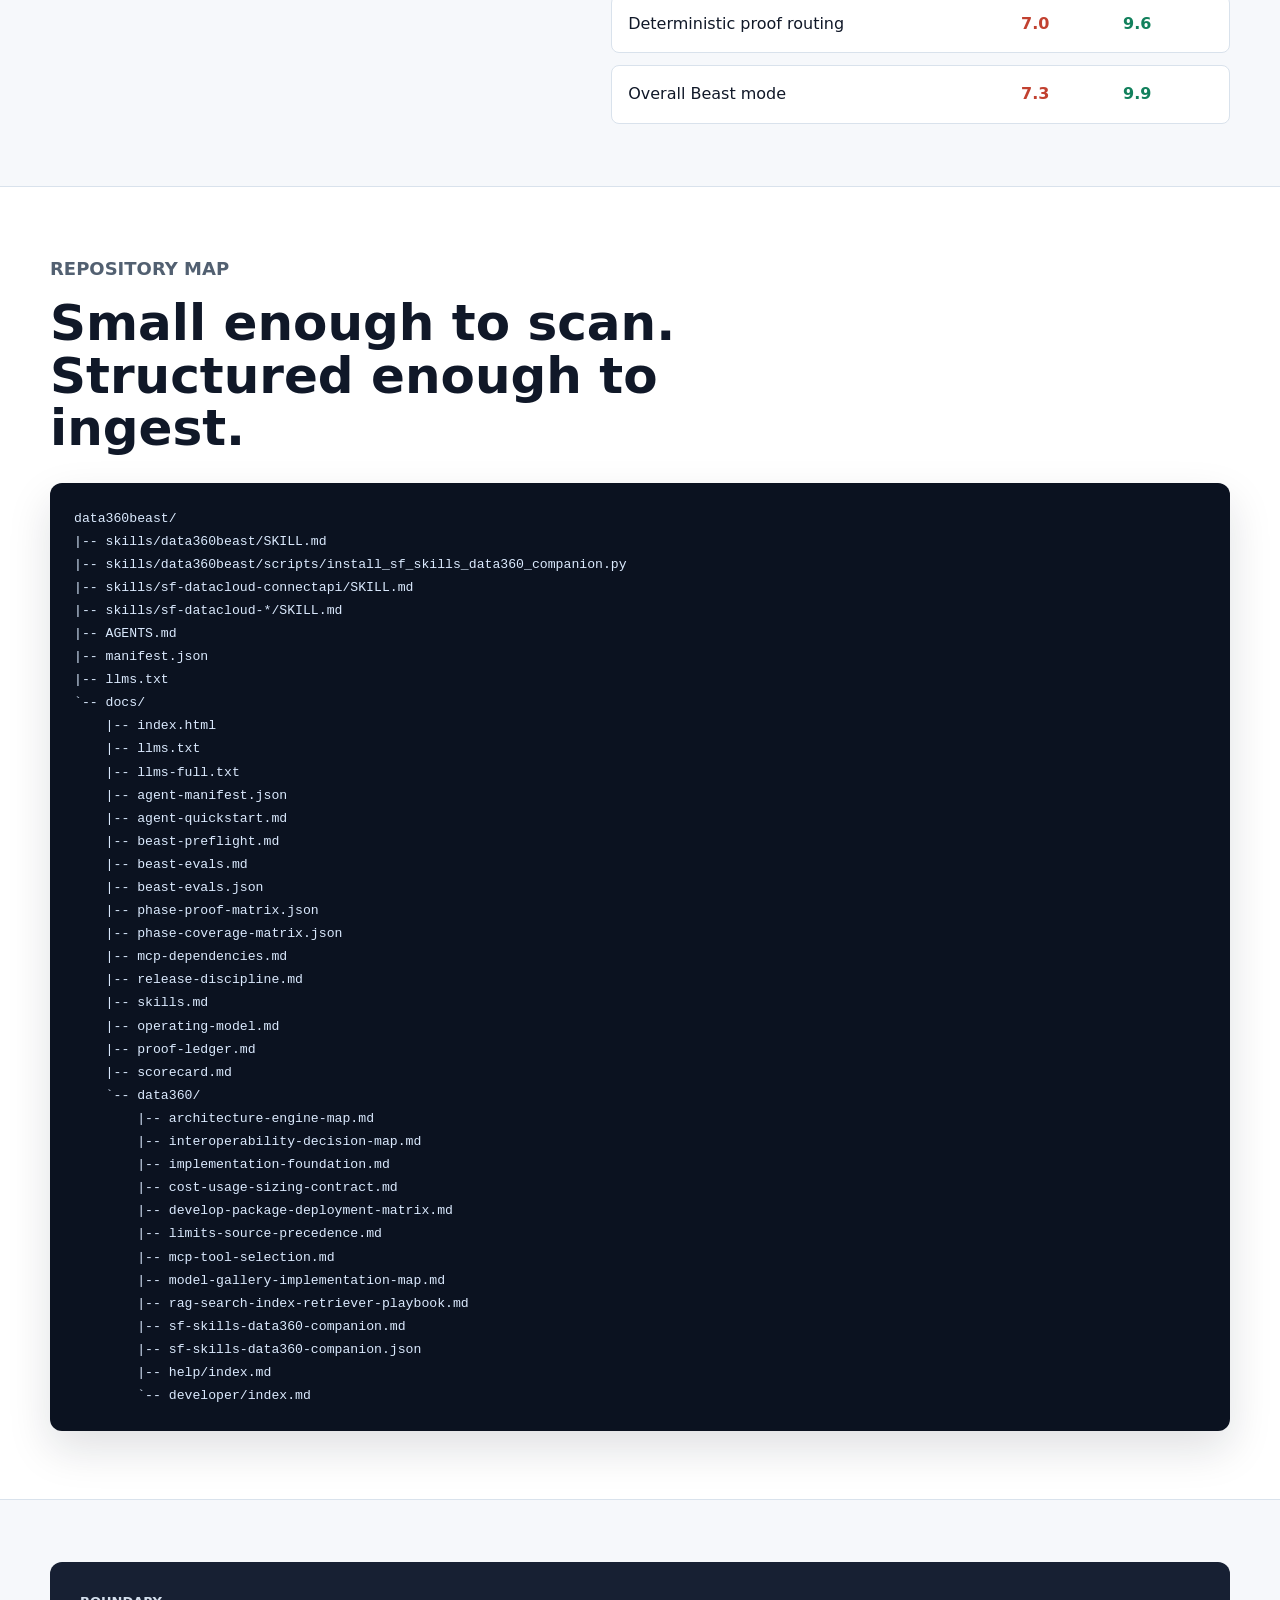
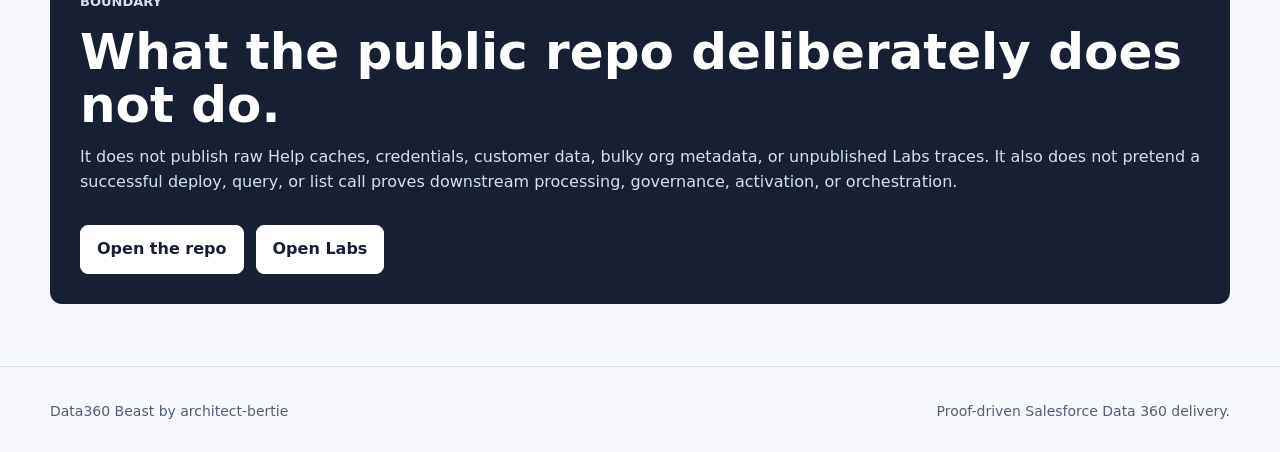
==== commit cc97c3e7: "Refresh Data 360 Beast website coverage" ====
--- a/docs/index.html
+++ b/docs/index.html
@@ -51,6 +51,10 @@
             <a class="button" href="./skills.md">View skill pack</a>
             <a class="button" href="./data360/limits-source-precedence.md">Limits rule</a>
             <a class="button" href="./phase-coverage-matrix.json">Coverage</a>
+            <a class="button" href="./data360/help/index.md">Official Help index</a>
+            <a class="button" href="./data360/developer/index.md">Developer index</a>
+            <a class="button" href="./data360/implementation-foundation.md">Implementation foundation</a>
+            <a class="button" href="./data360/docs-watch-operating-model.md">Docs watch</a>
             <a class="button" href="./release-discipline.md">Release gate</a>
             <a class="button" href="./mcp-dependencies.md">MCP installs</a>
             <a class="button" href="./data360/sf-skills-data360-companion.md">sf-skills companion</a>
@@ -60,9 +64,9 @@
             <span>12 proof routes</span>
             <span>64 distilled Help articles</span>
             <span>Data 360 Developer Center families</span>
-            <span>38 doc-synced blocks</span>
+            <span>46 doc-synced blocks</span>
             <span>140+ connectors</span>
-            <span>393 docs indexed</span>
+            <span>3,965 official pages indexed</span>
             <span>9 companion execution skills</span>
           </div>
         </div>
@@ -148,6 +152,11 @@
             <span class="mini-label">04</span>
             <h3>Proof matrix</h3>
             <p><code>phase-proof-matrix.json</code> and <code>phase-coverage-matrix.json</code> map routes, proof, and frontier coverage.</p>
+          </article>
+          <article class="card">
+            <span class="mini-label">05</span>
+            <h3>Official indexes</h3>
+            <p>The public Help and Developer indexes expose source identity, guide families, coverage, and routing without publishing raw captures.</p>
           </article>
         </div>
       </section>
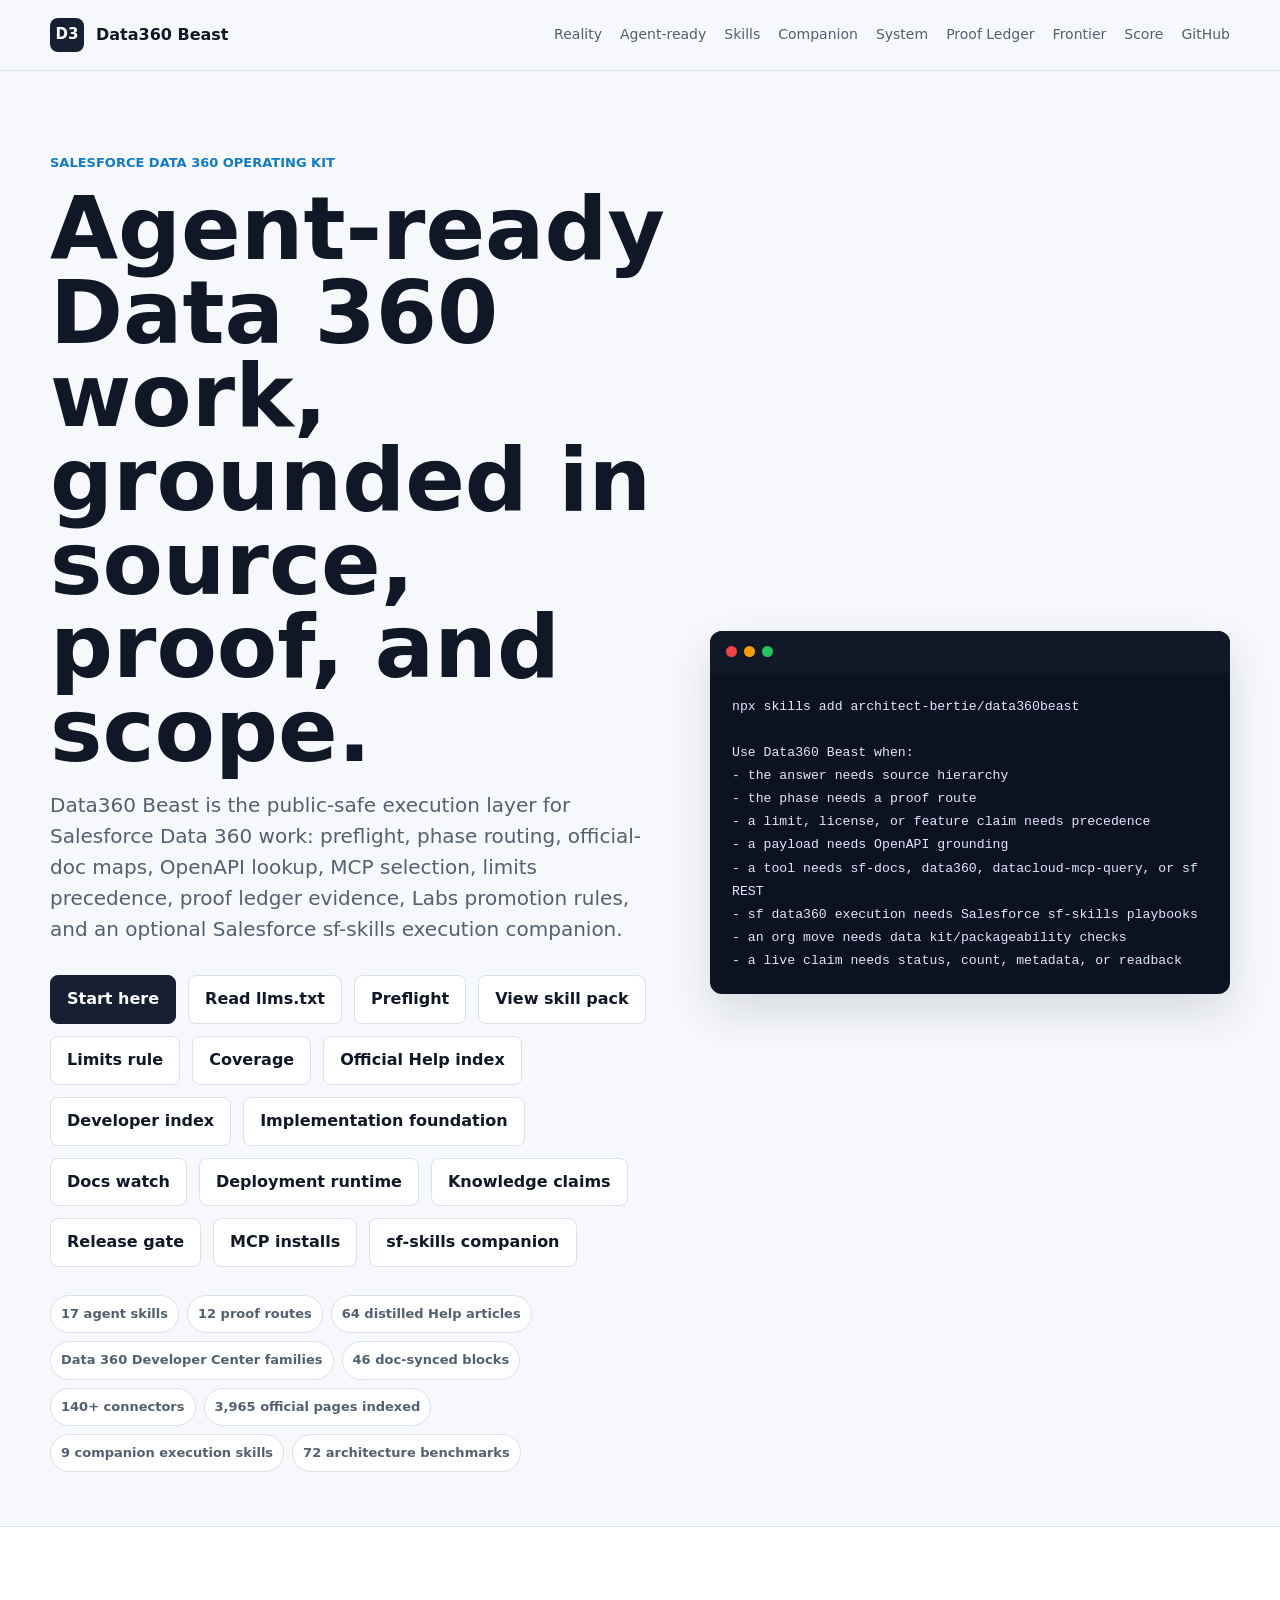
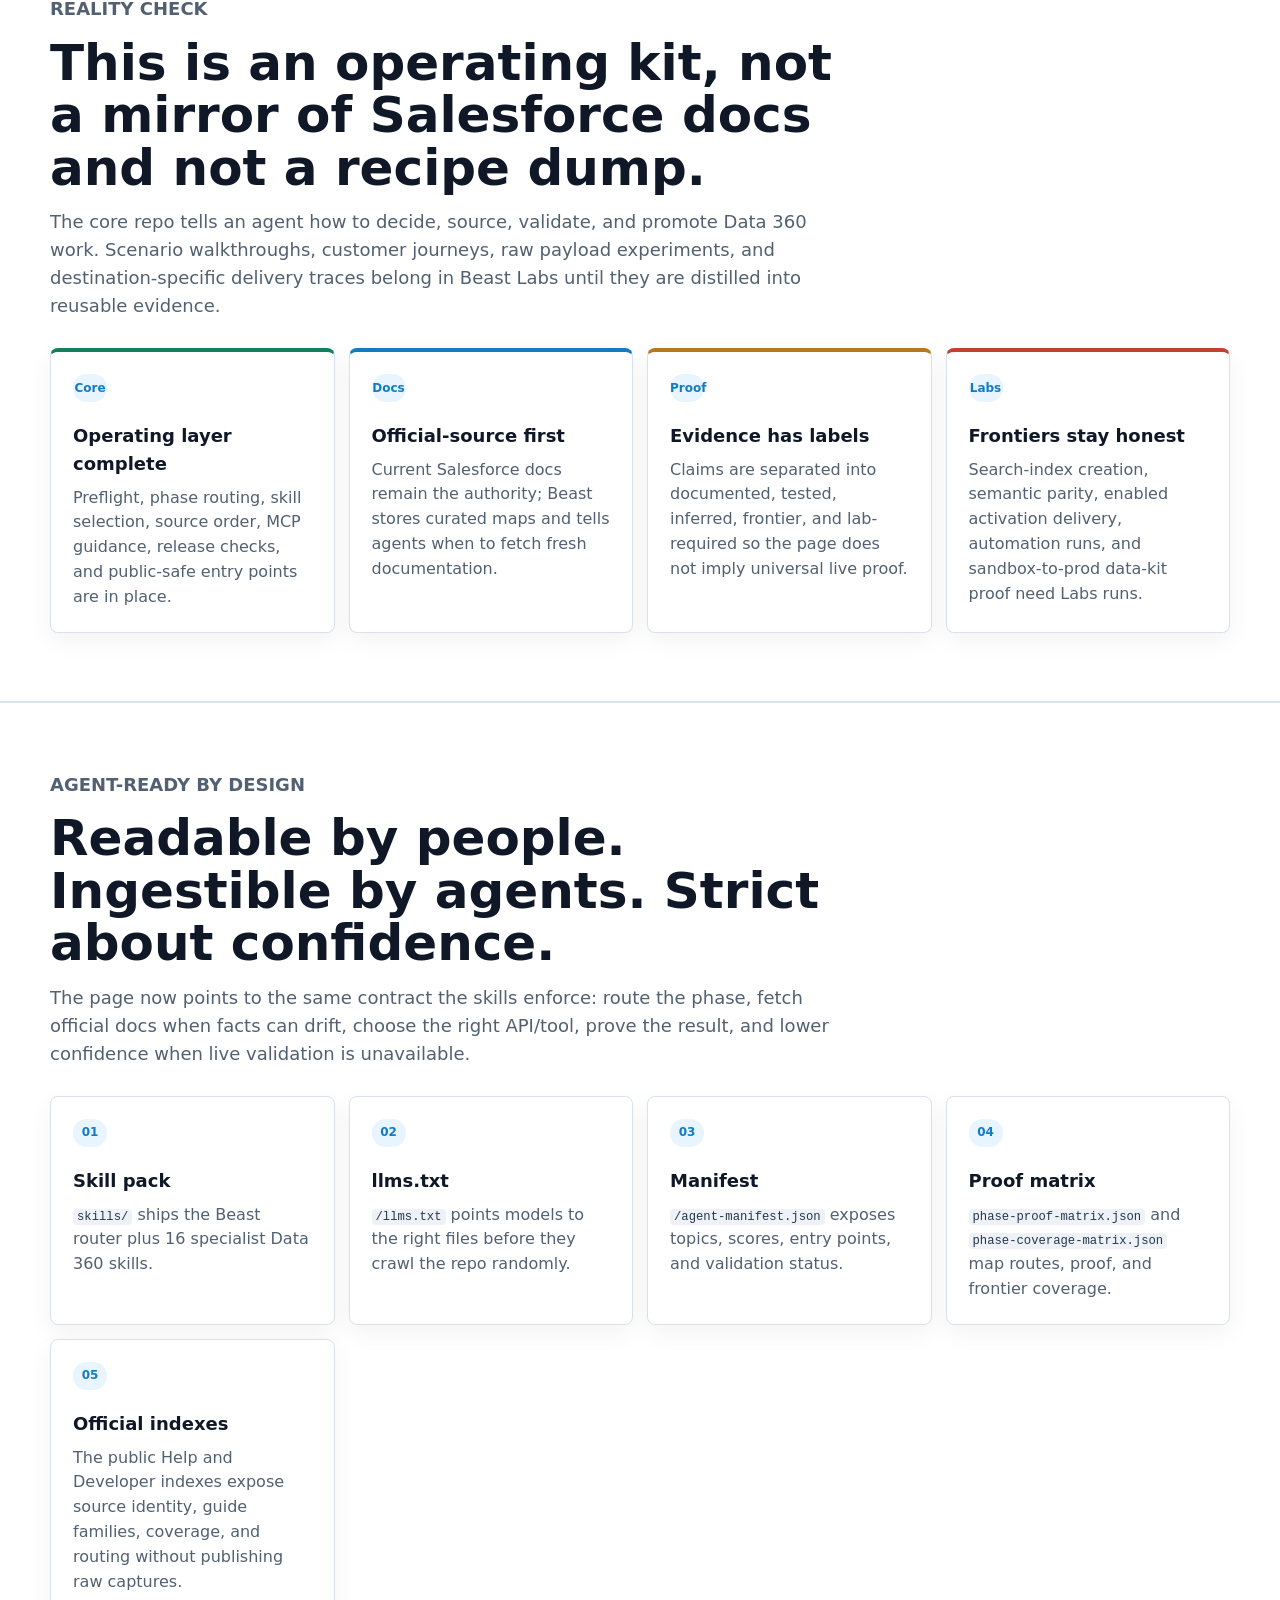
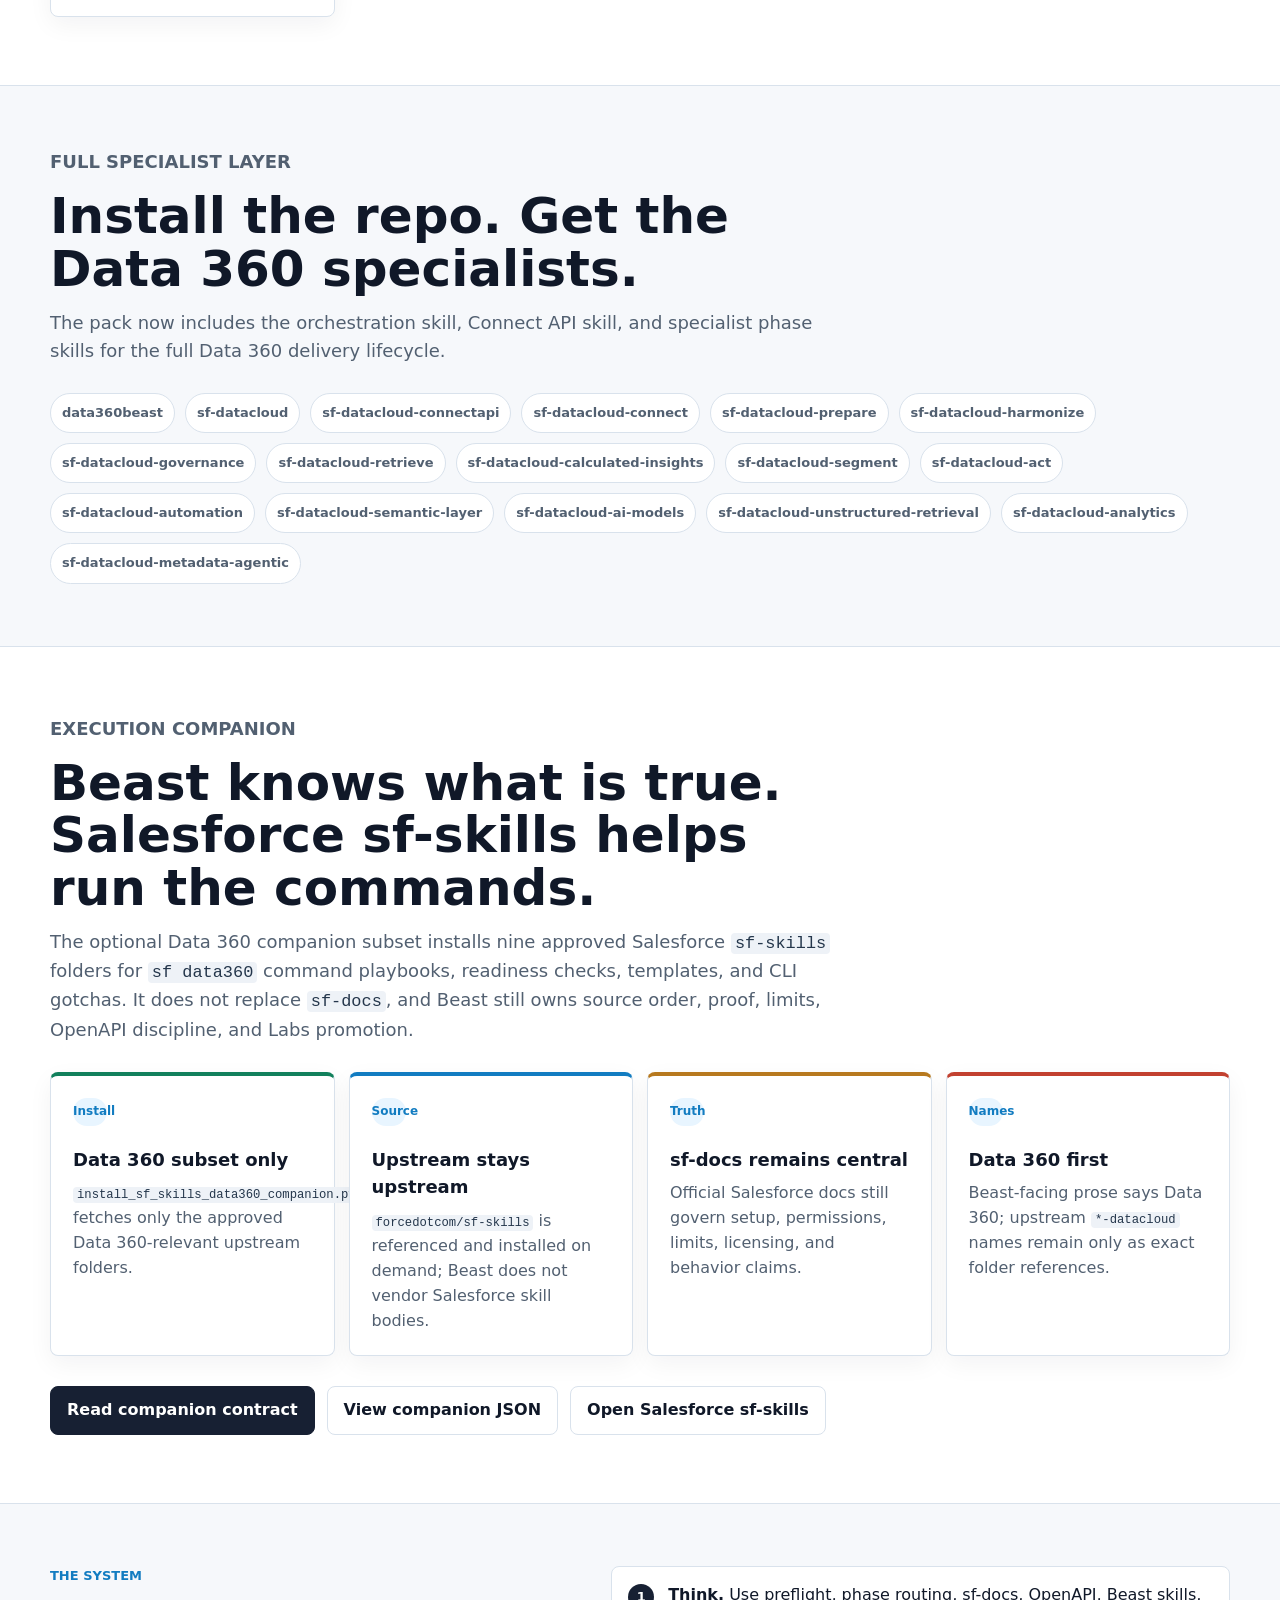
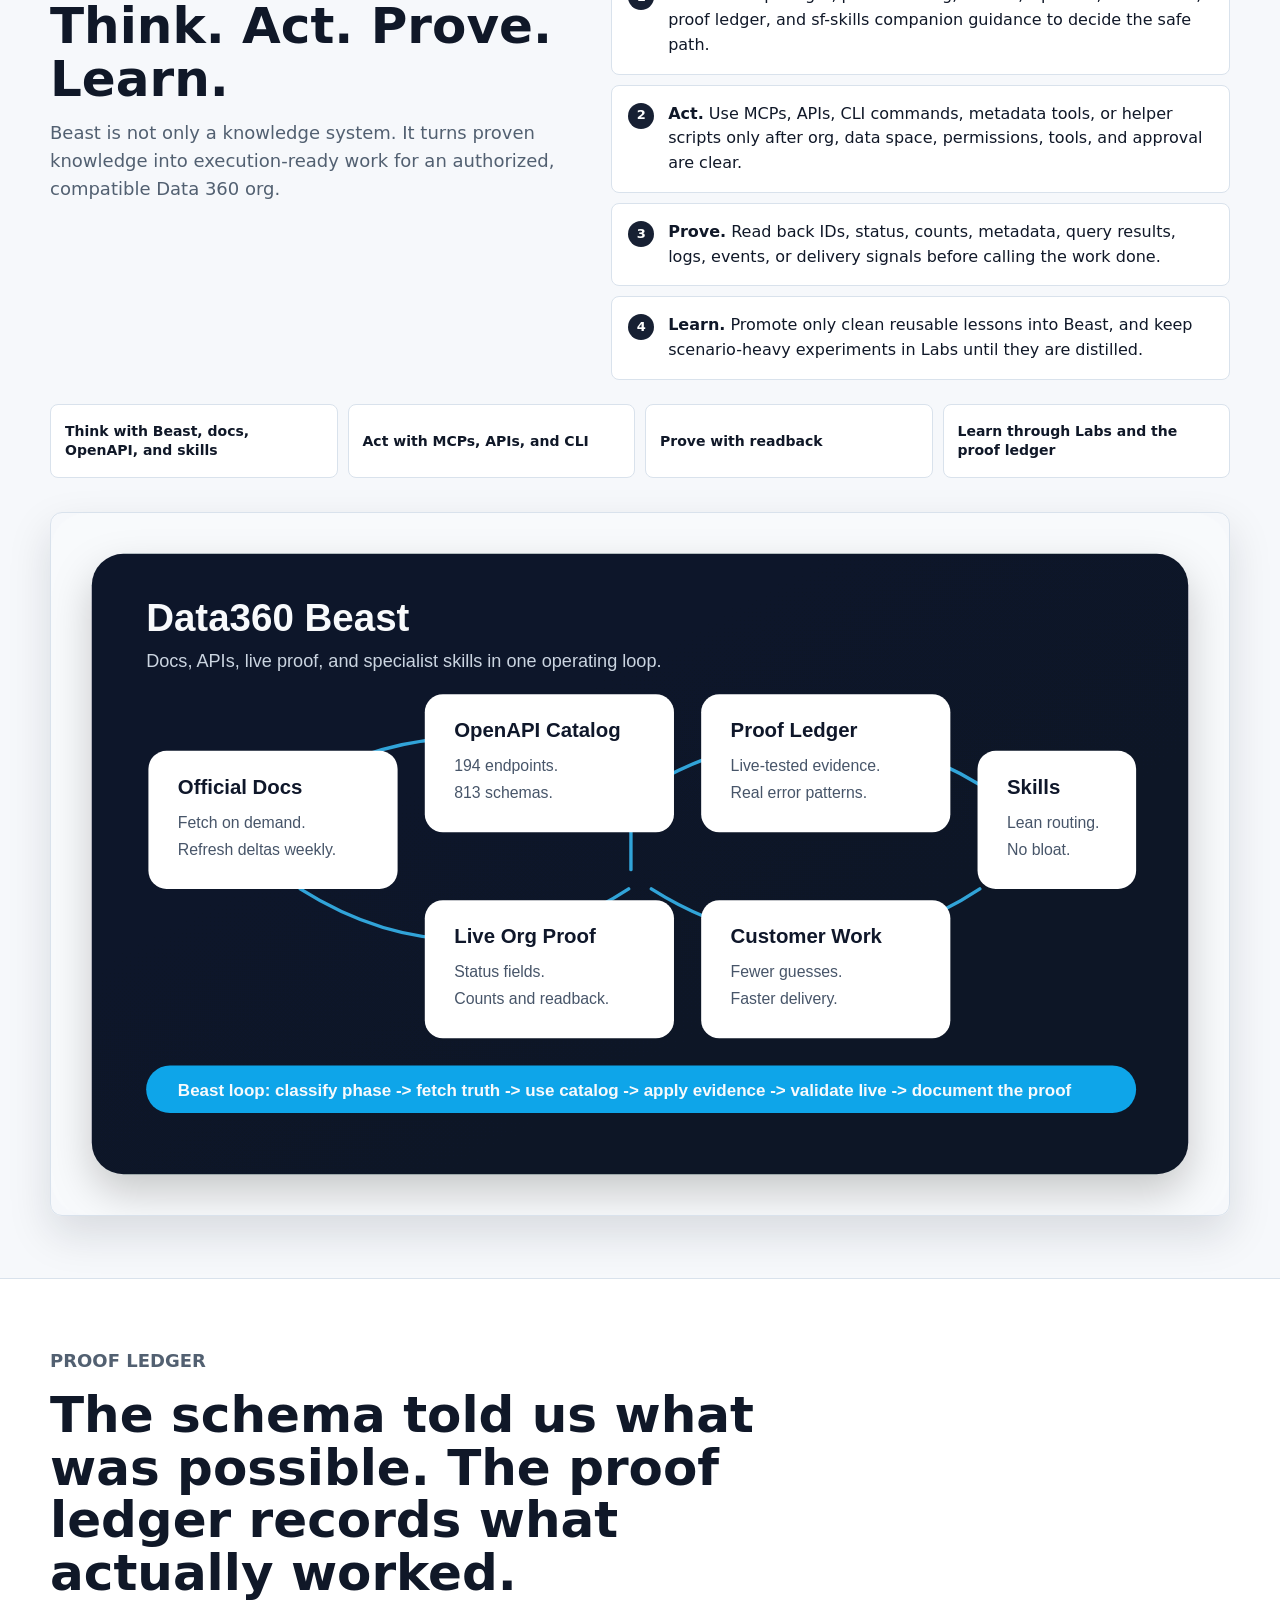
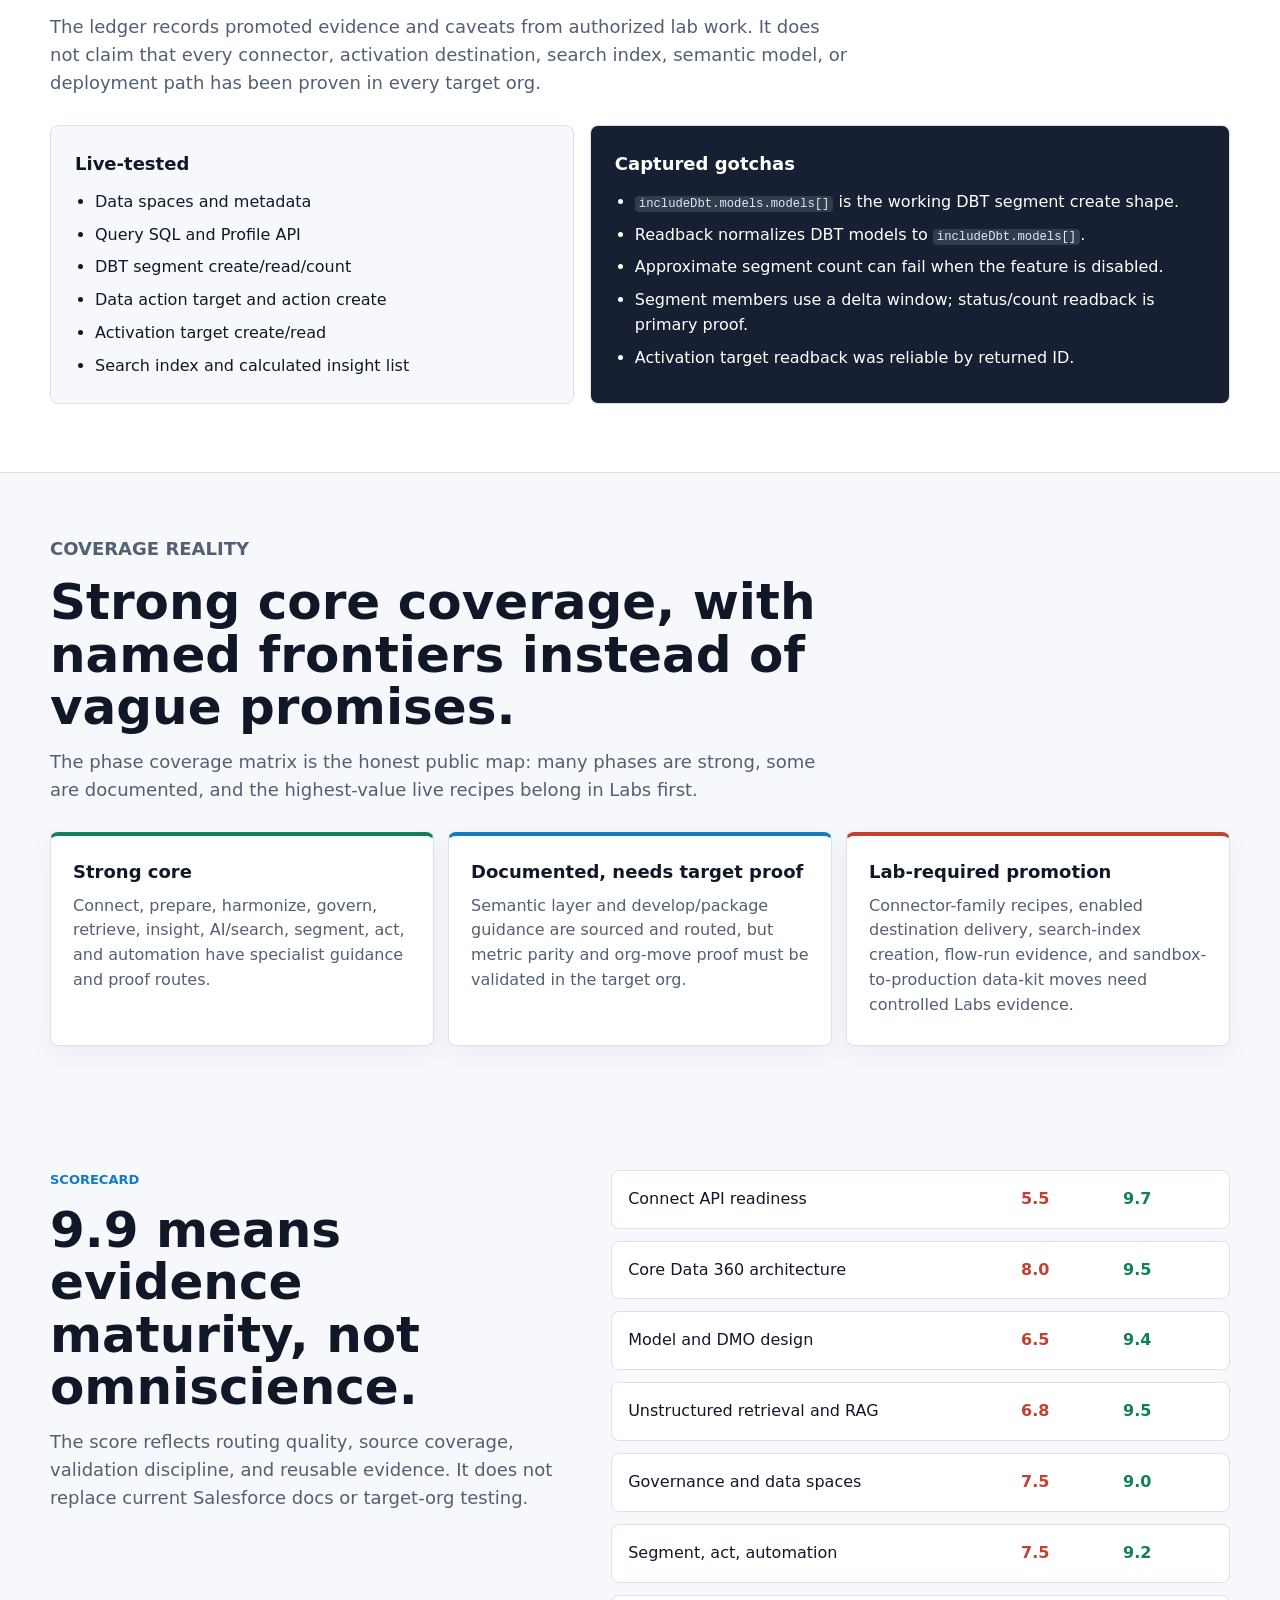
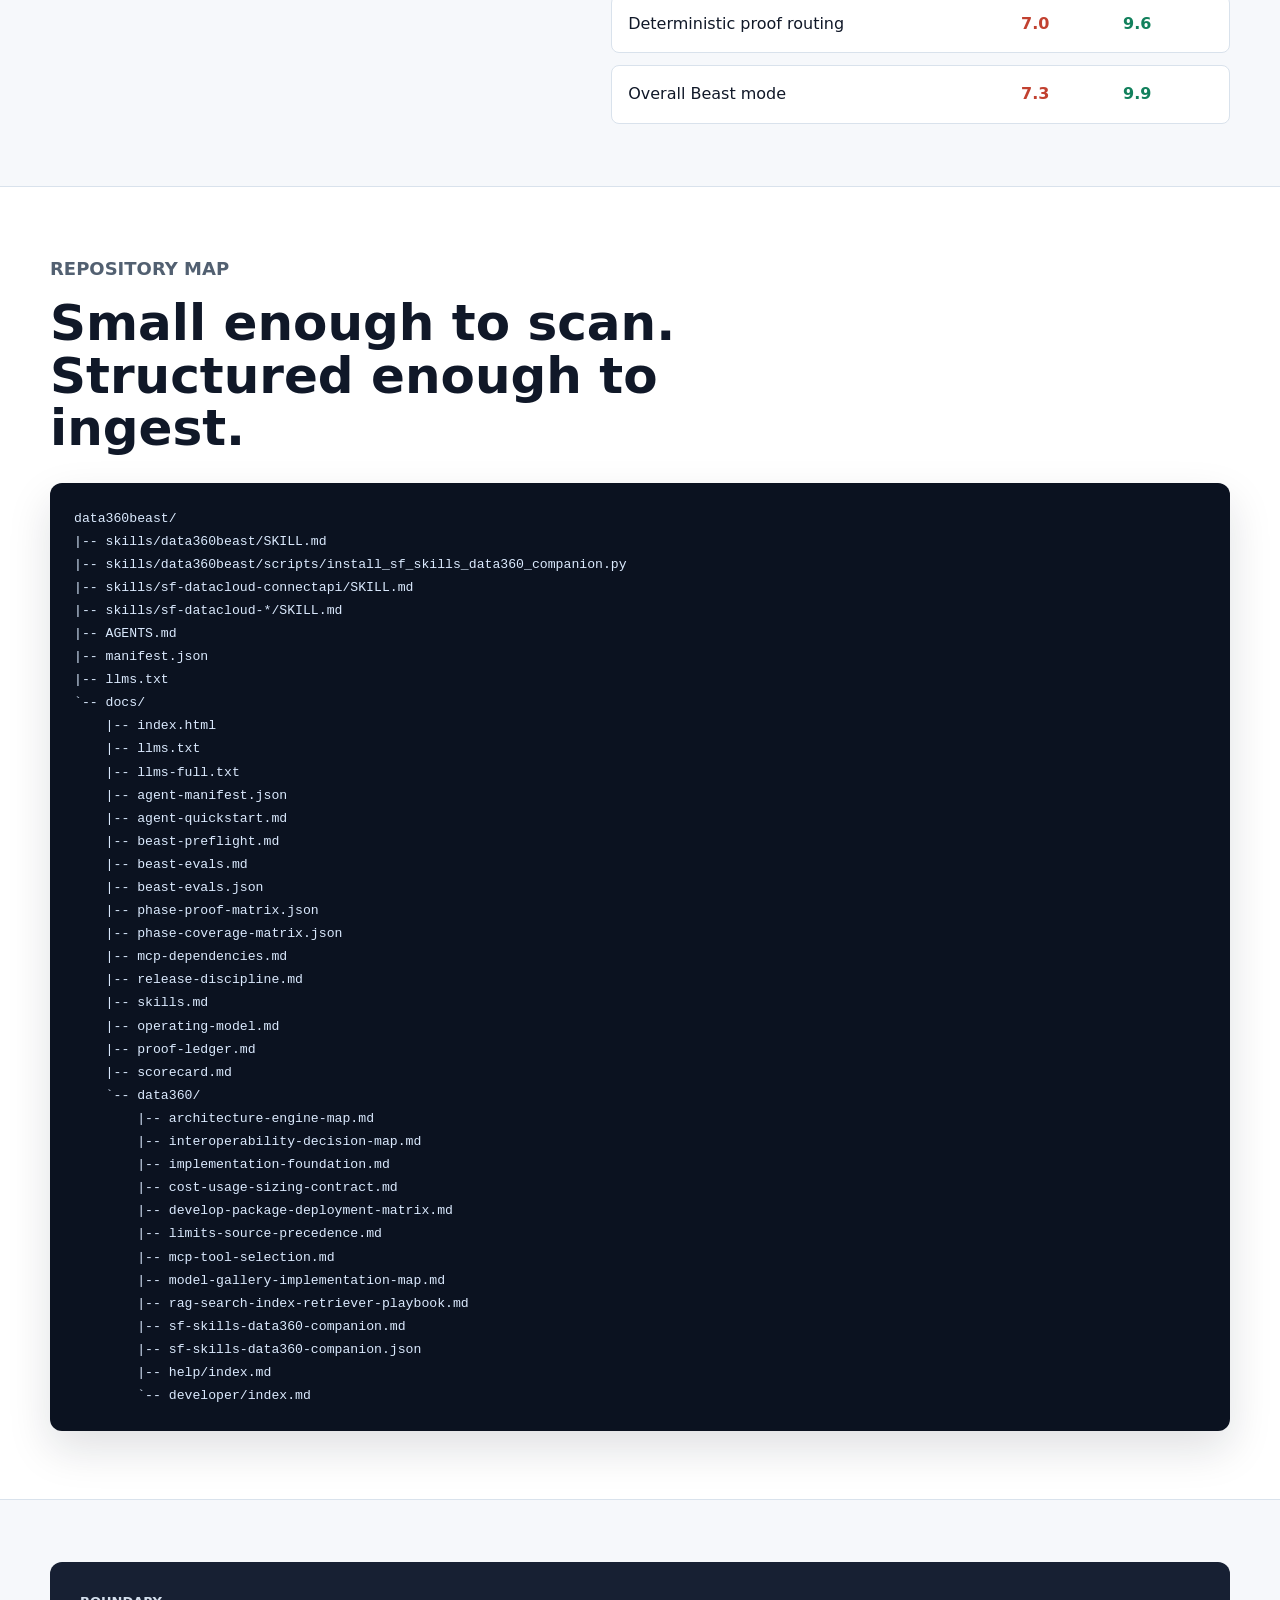
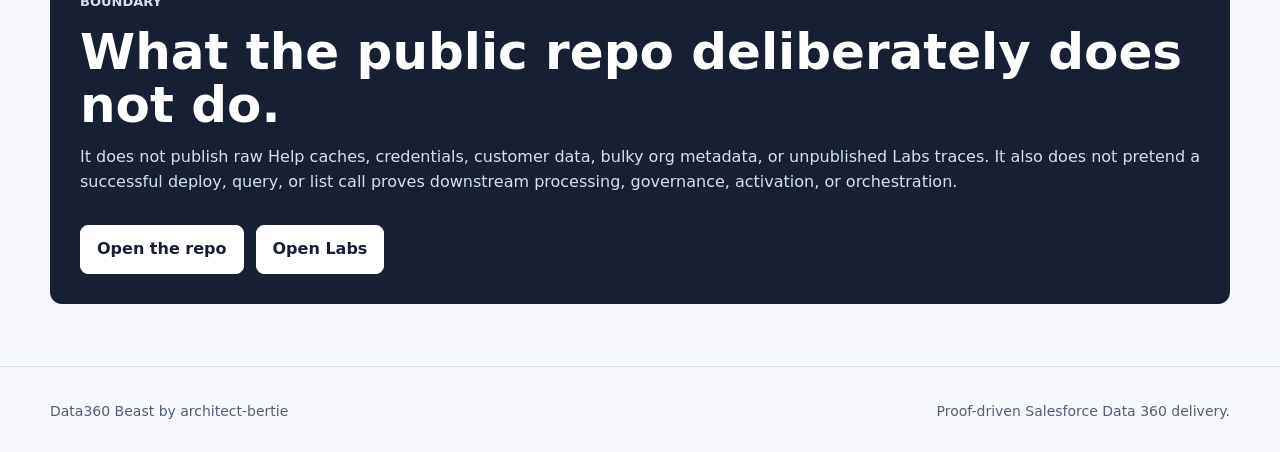
==== commit 1352ba3f: "Add deployment-grade Beast foundation" ====
--- a/docs/index.html
+++ b/docs/index.html
@@ -55,6 +55,8 @@
             <a class="button" href="./data360/developer/index.md">Developer index</a>
             <a class="button" href="./data360/implementation-foundation.md">Implementation foundation</a>
             <a class="button" href="./data360/docs-watch-operating-model.md">Docs watch</a>
+            <a class="button" href="./data360/deployment-runtime.md">Deployment runtime</a>
+            <a class="button" href="./data360/knowledge/claims.json">Knowledge claims</a>
             <a class="button" href="./release-discipline.md">Release gate</a>
             <a class="button" href="./mcp-dependencies.md">MCP installs</a>
             <a class="button" href="./data360/sf-skills-data360-companion.md">sf-skills companion</a>
@@ -68,6 +70,7 @@
             <span>140+ connectors</span>
             <span>3,965 official pages indexed</span>
             <span>9 companion execution skills</span>
+            <span>72 architecture benchmarks</span>
           </div>
         </div>
         <div class="terminal-card" aria-label="Agent quickstart">
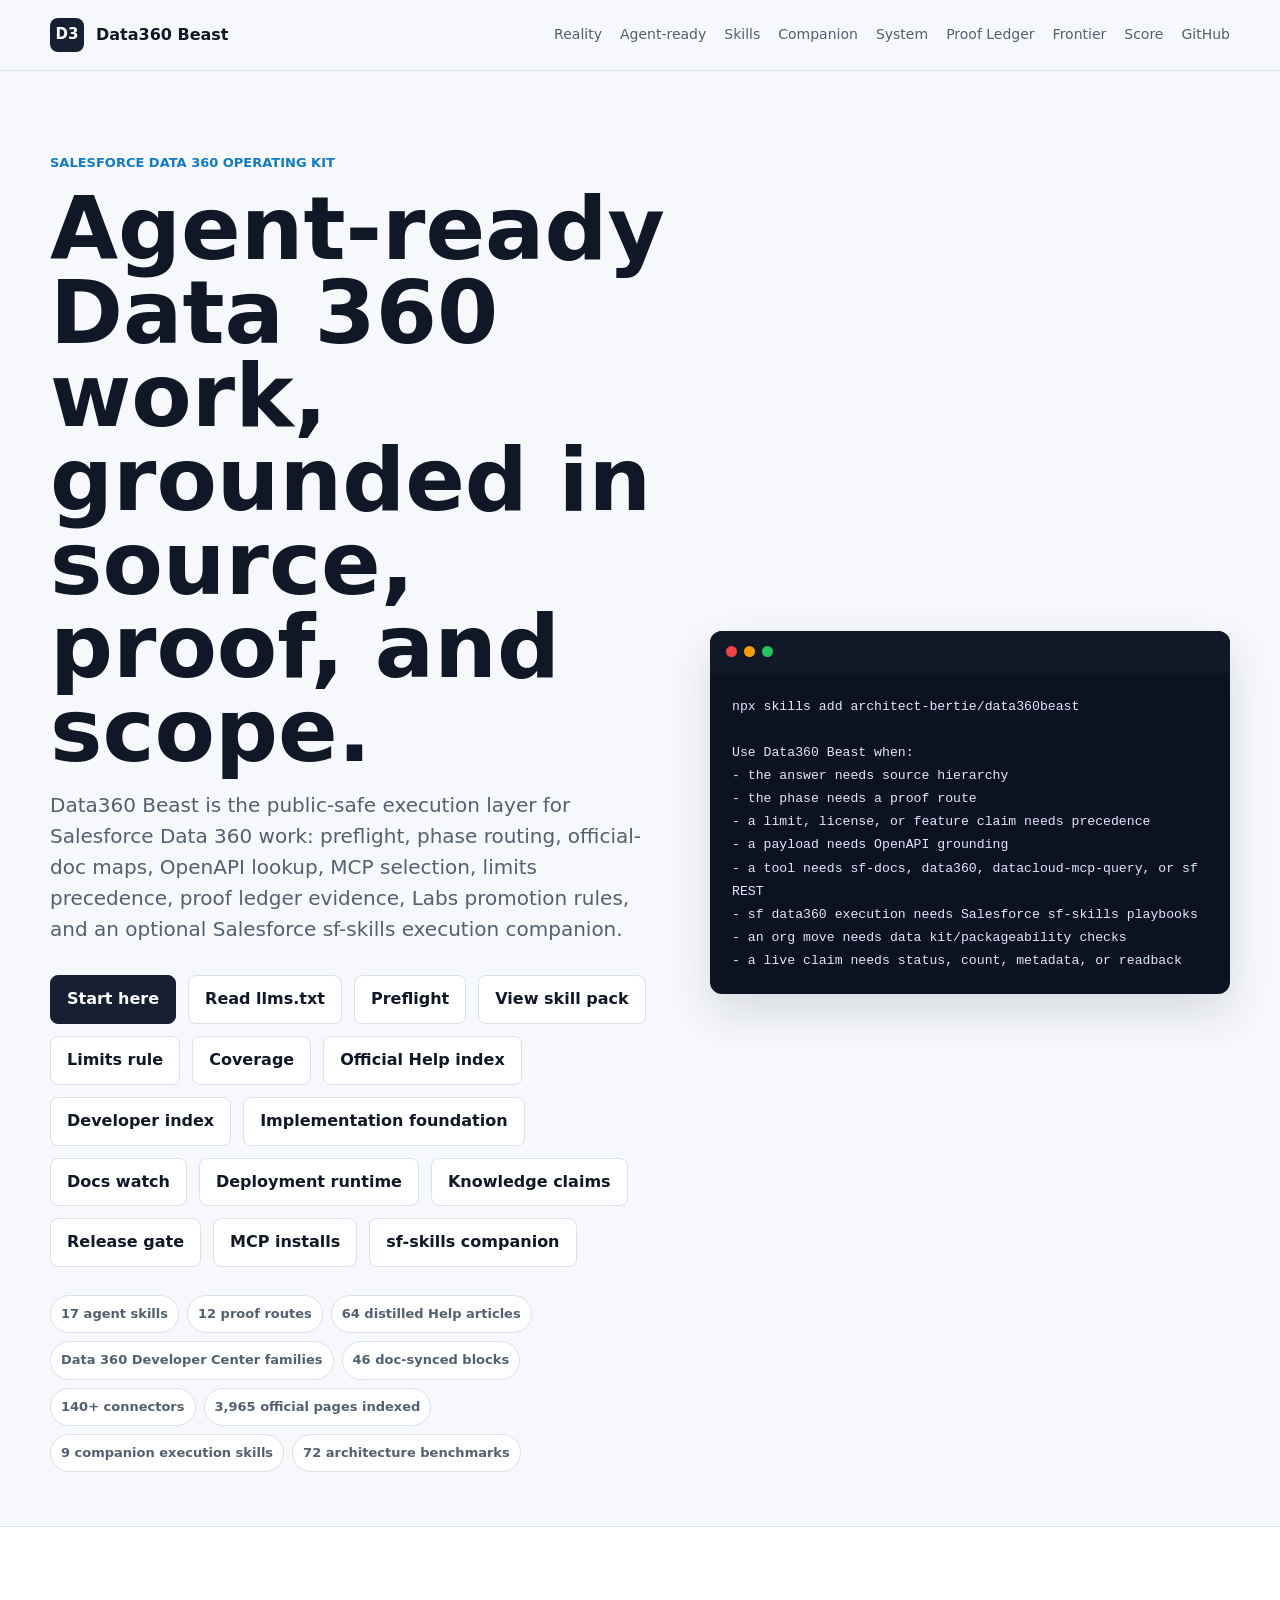
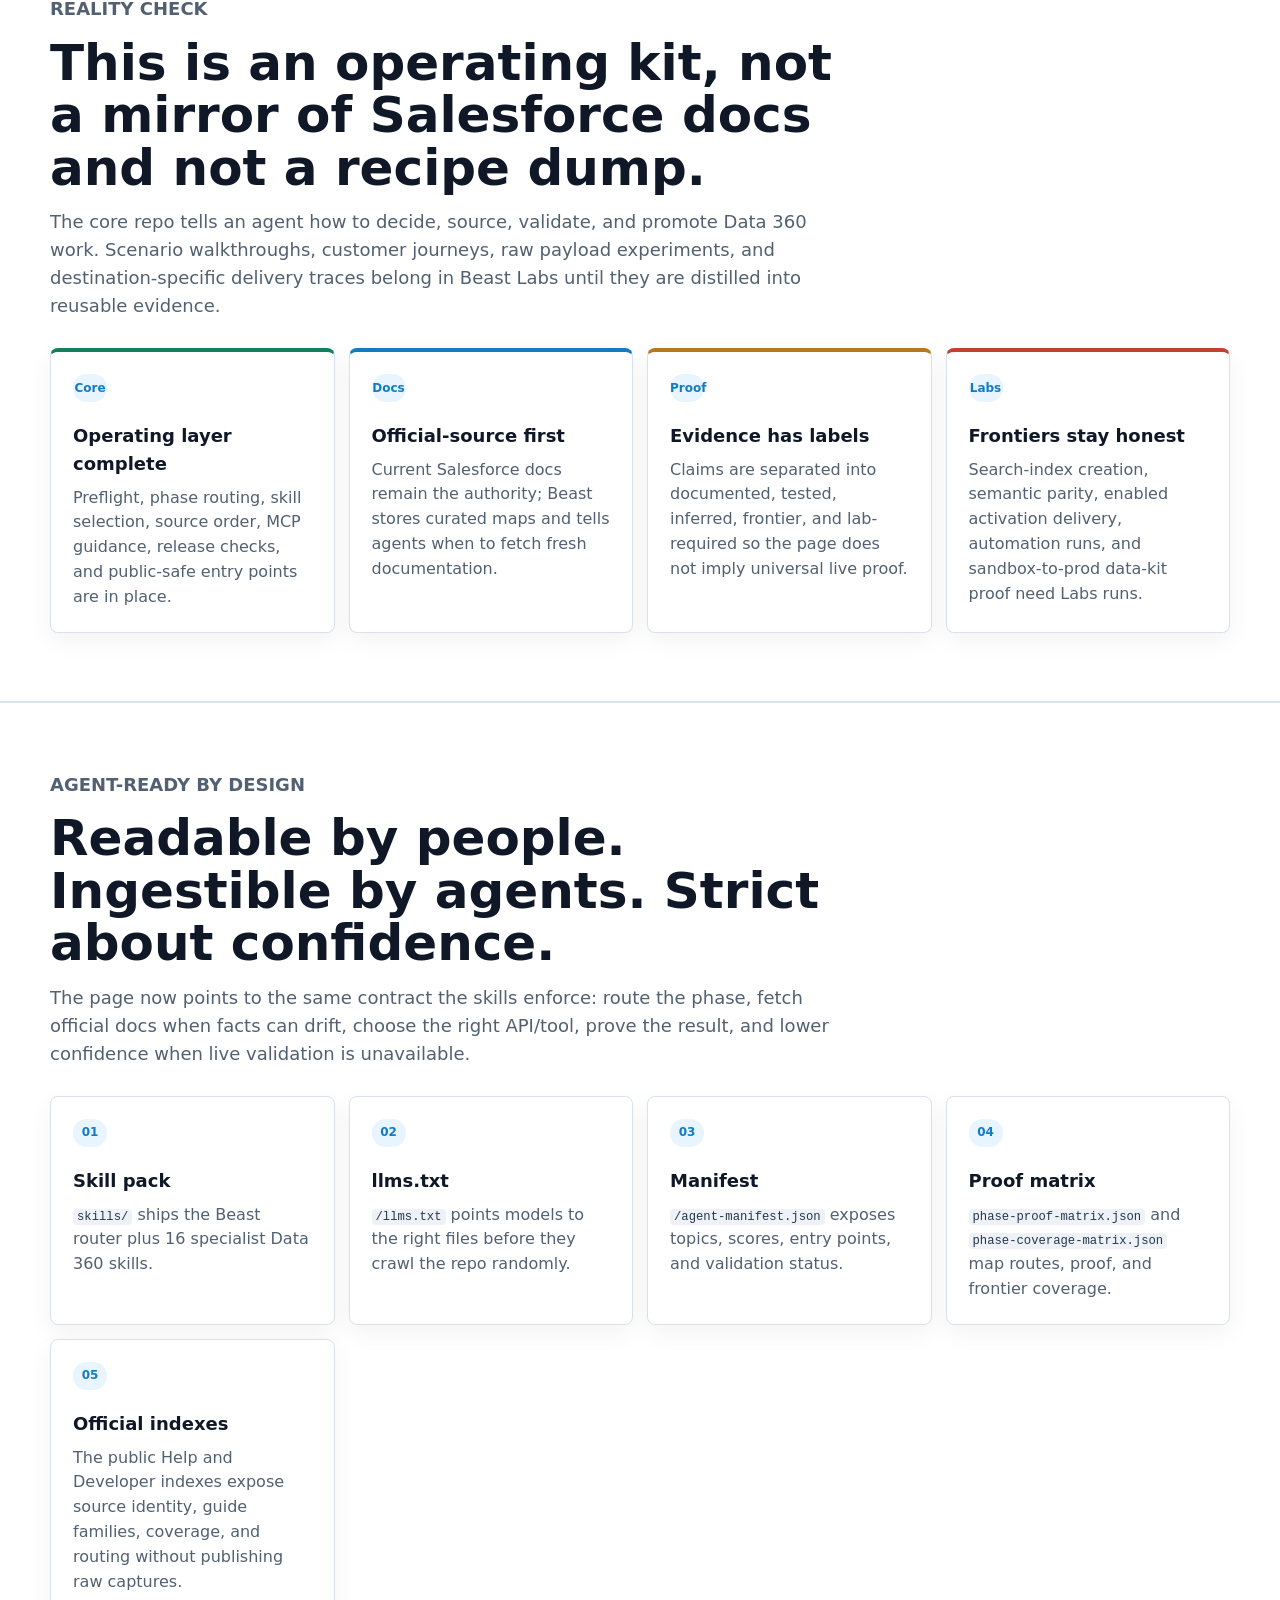
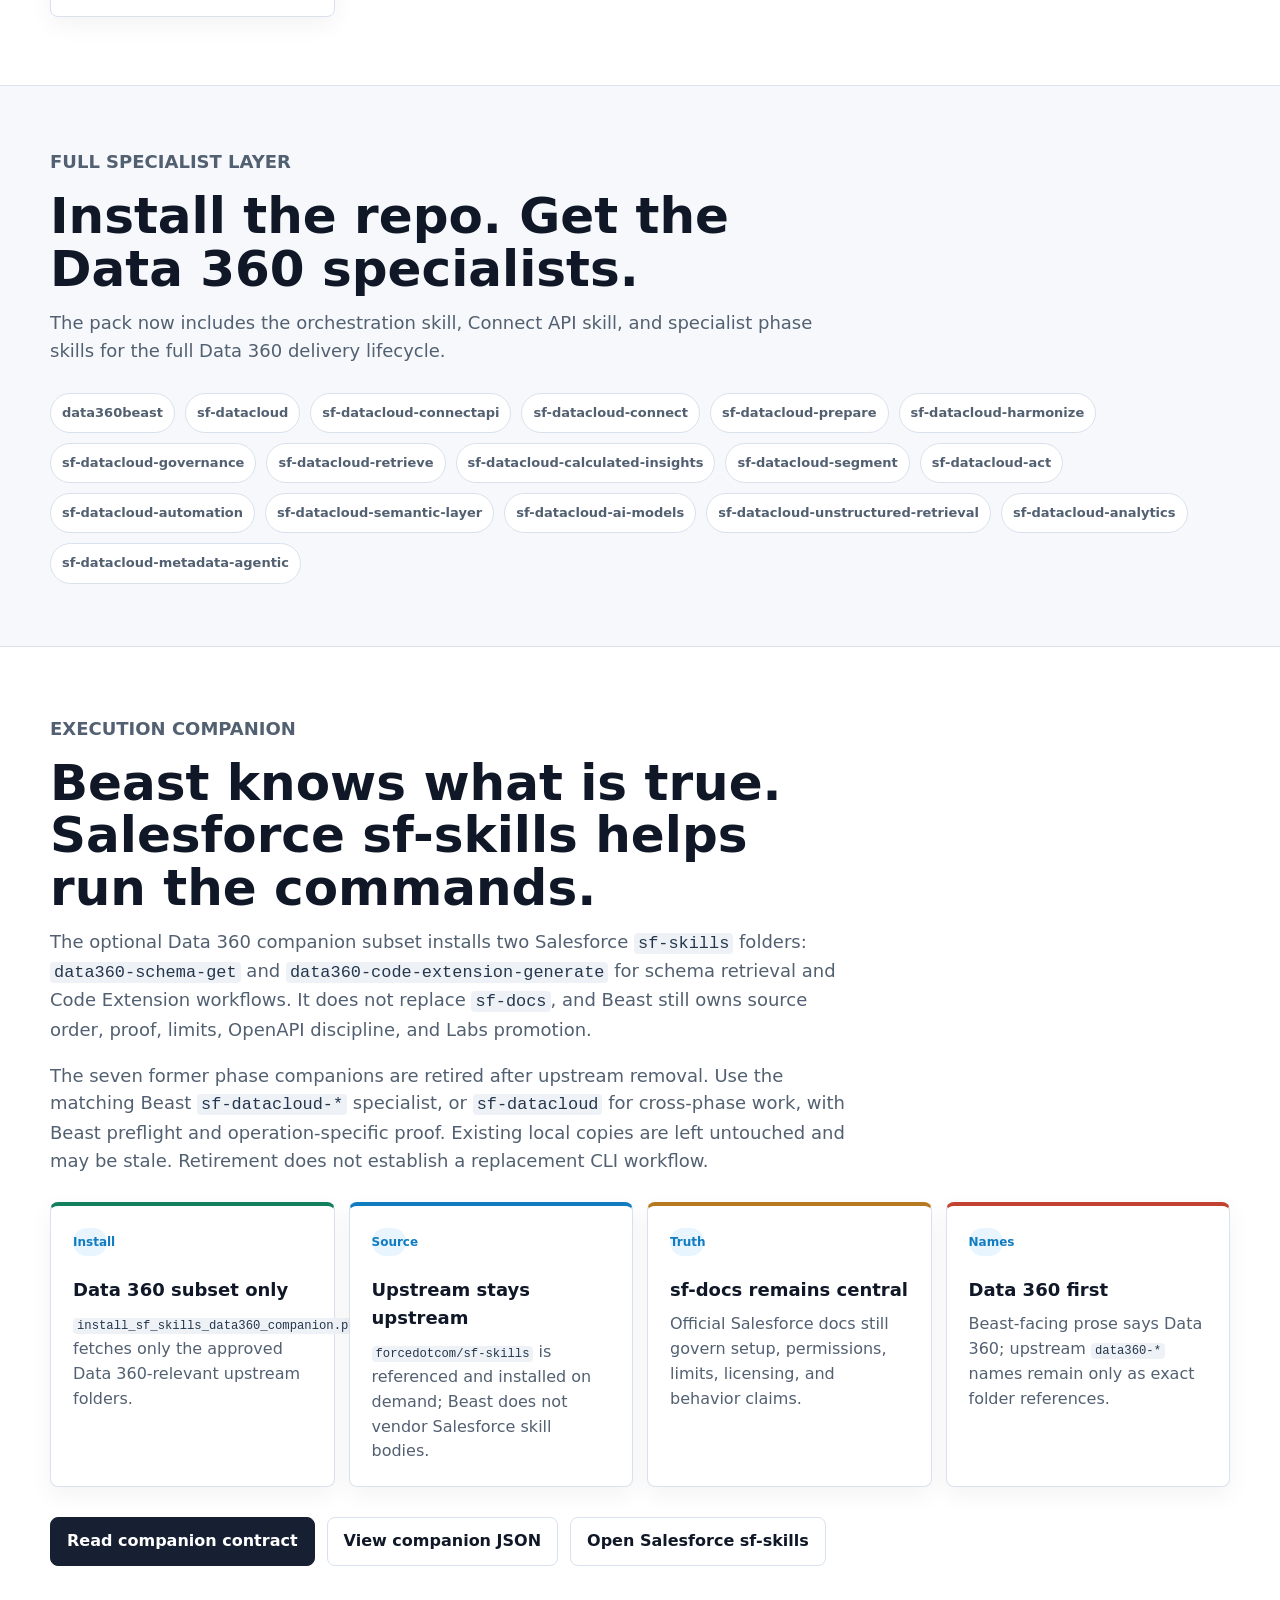
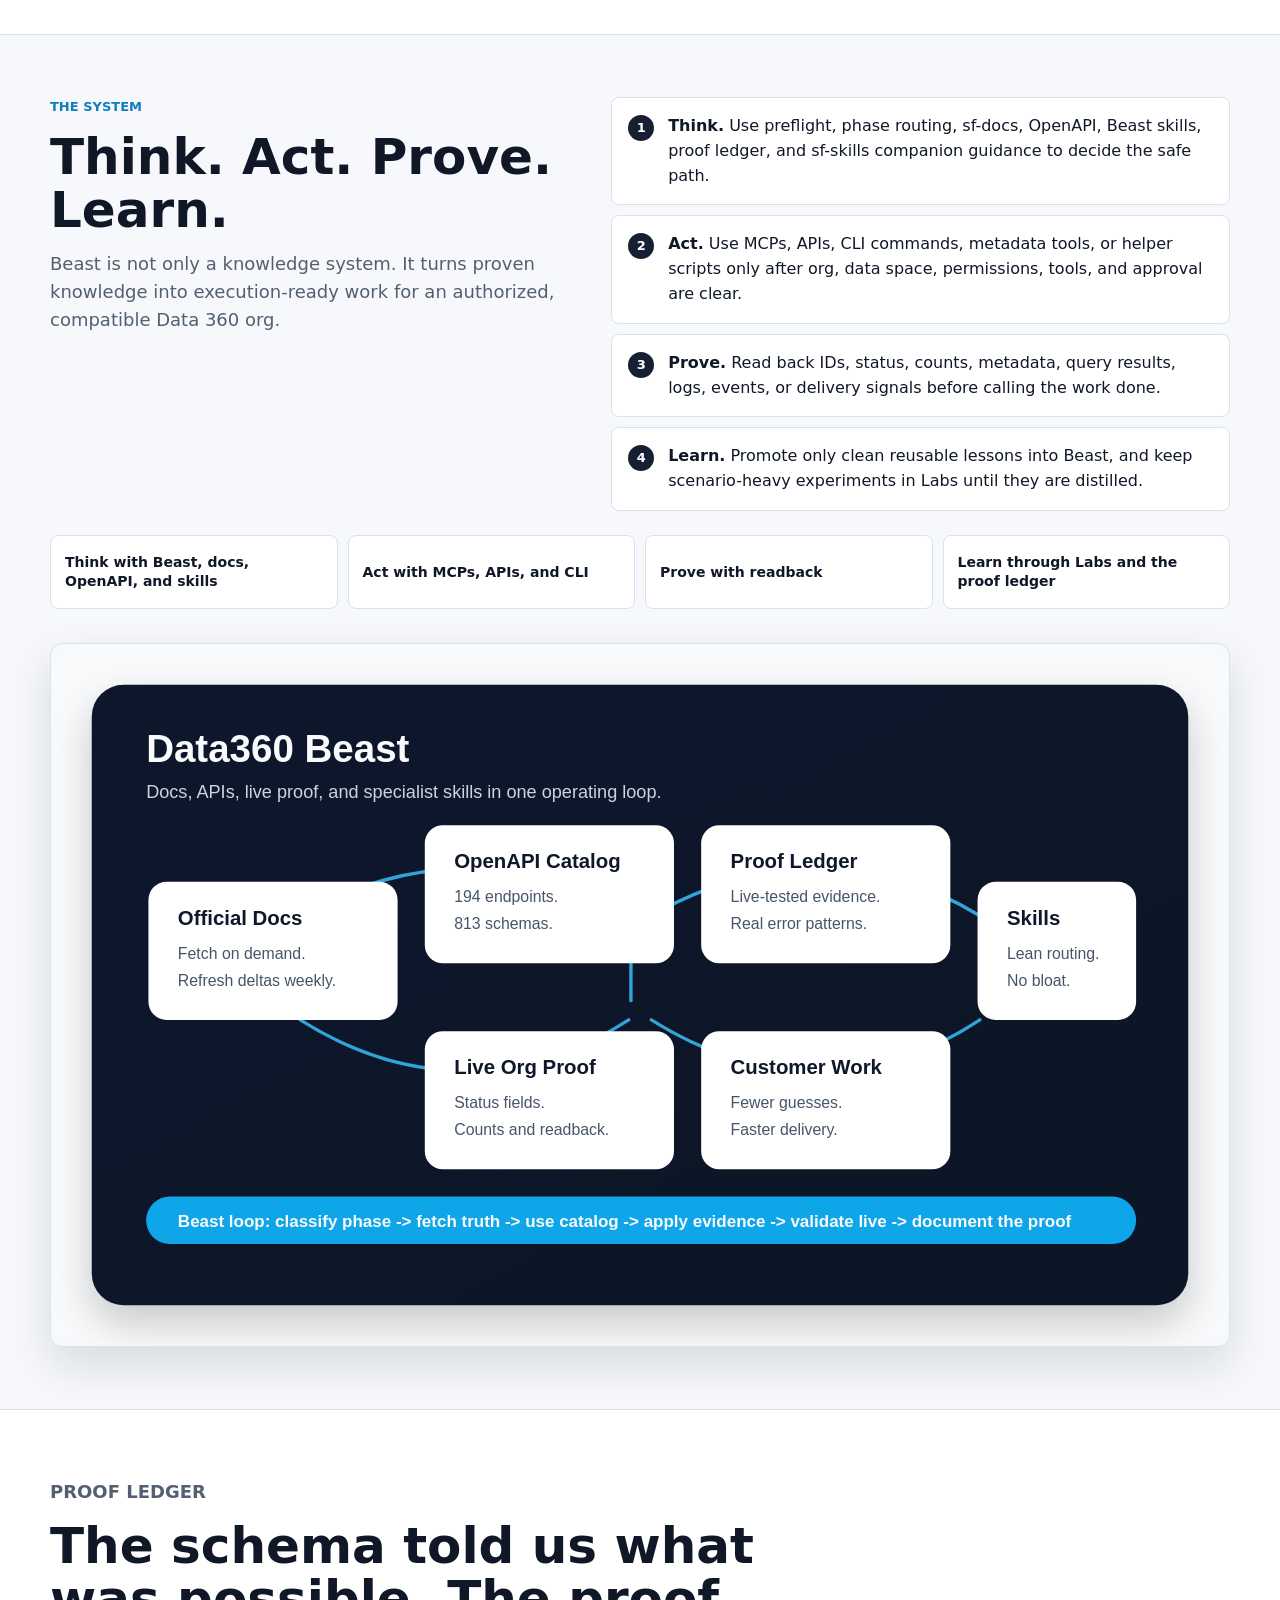
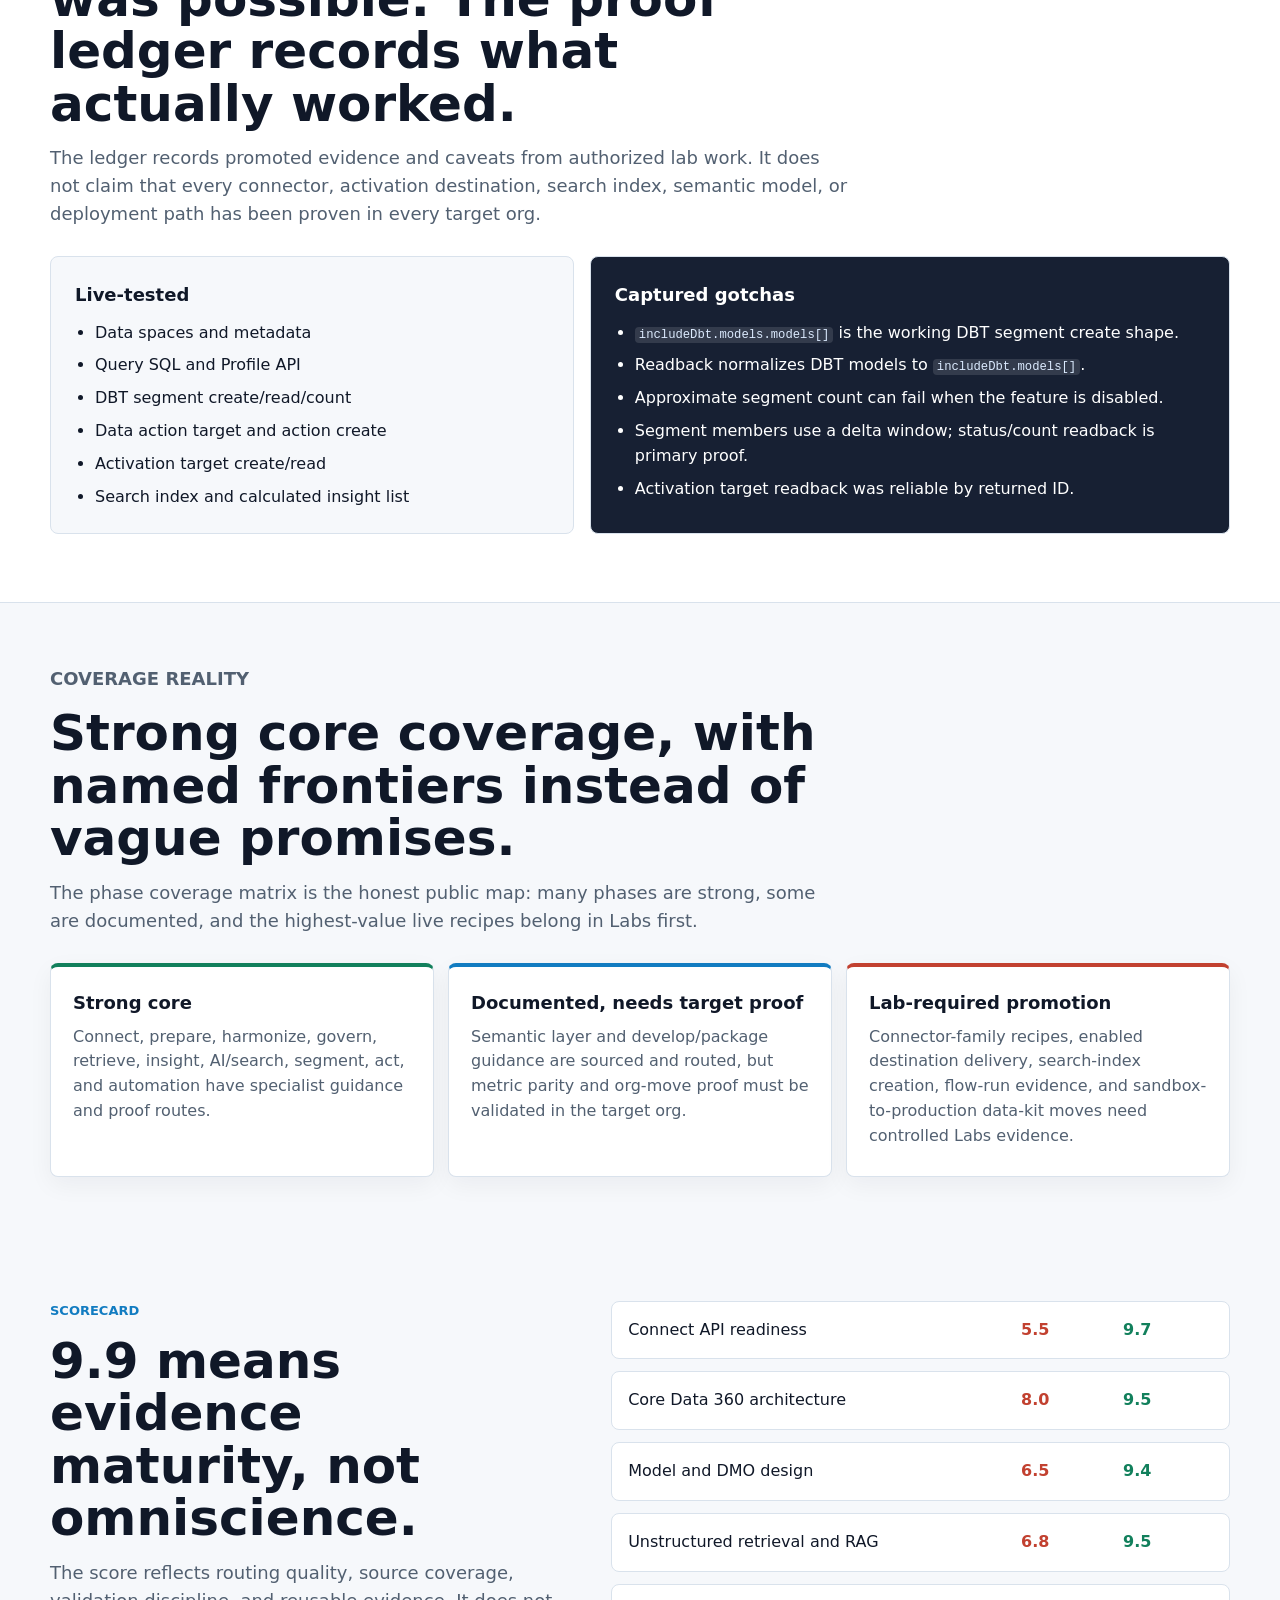
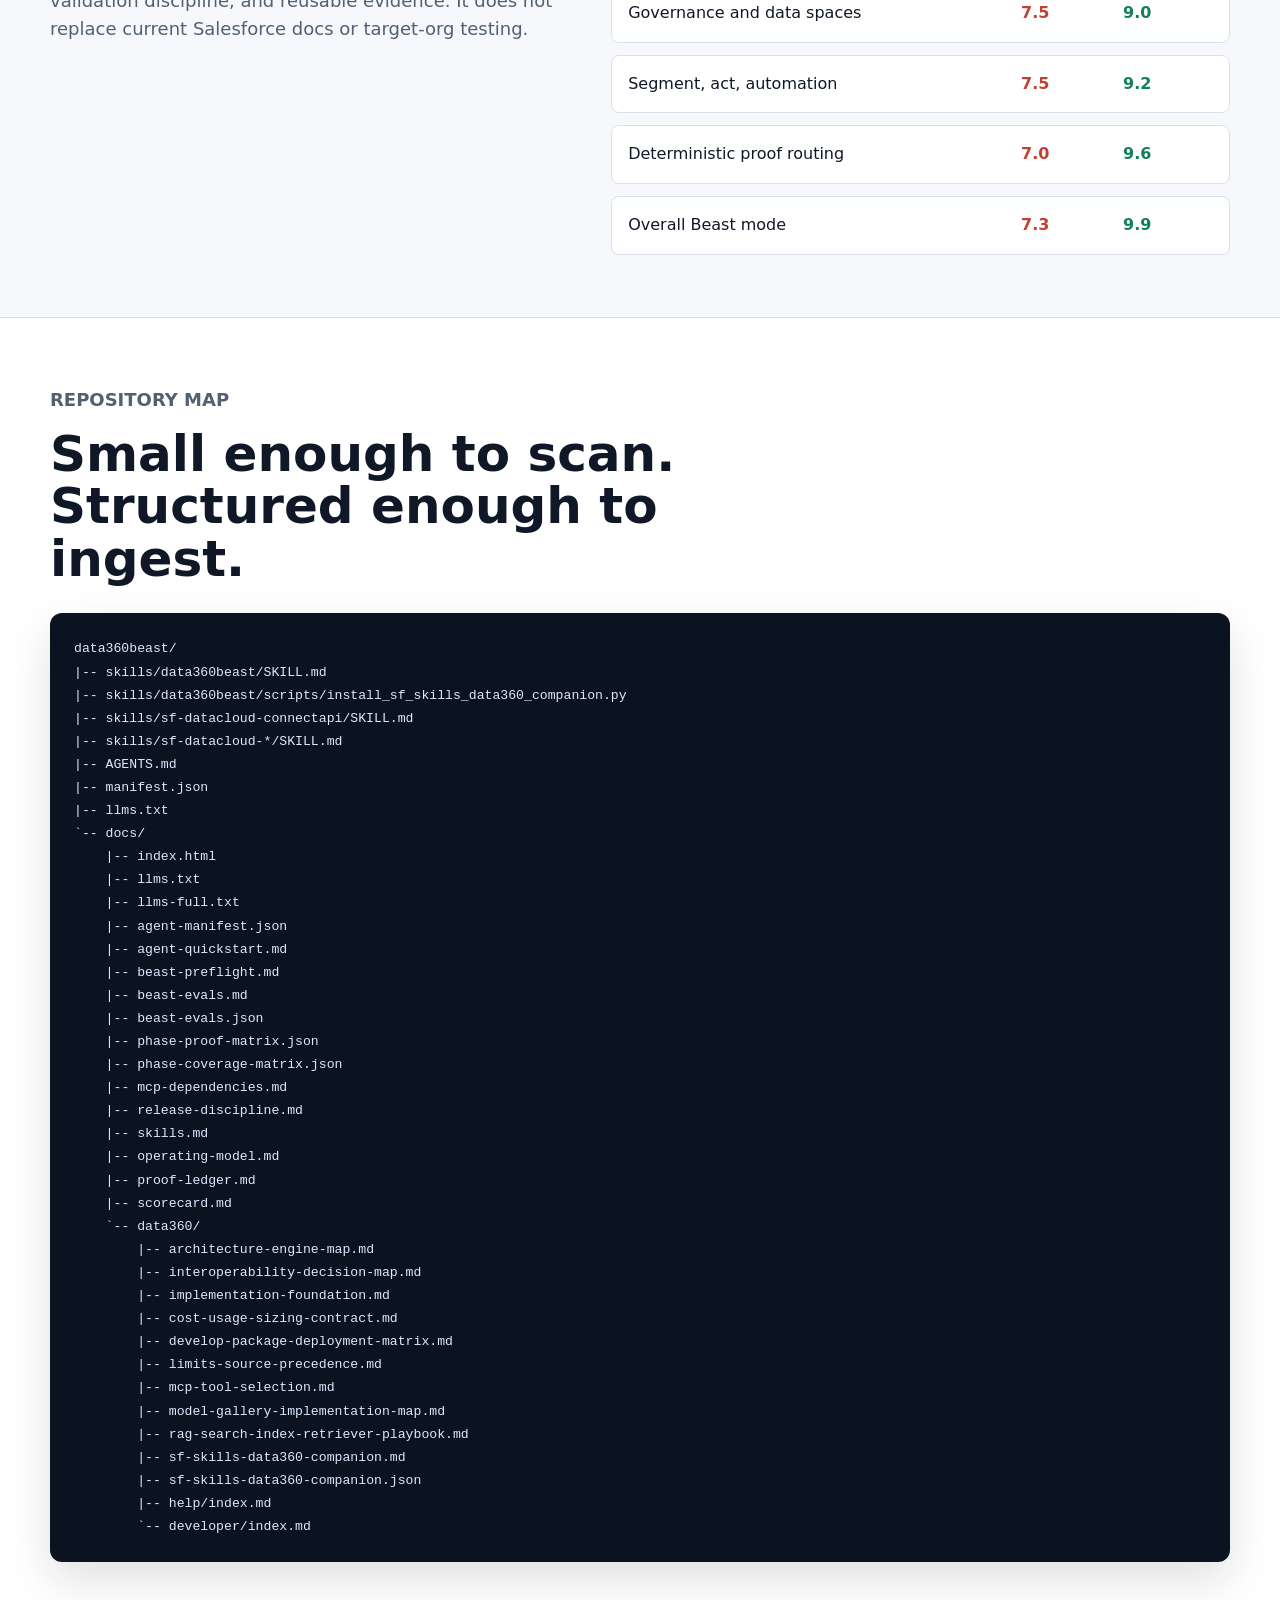
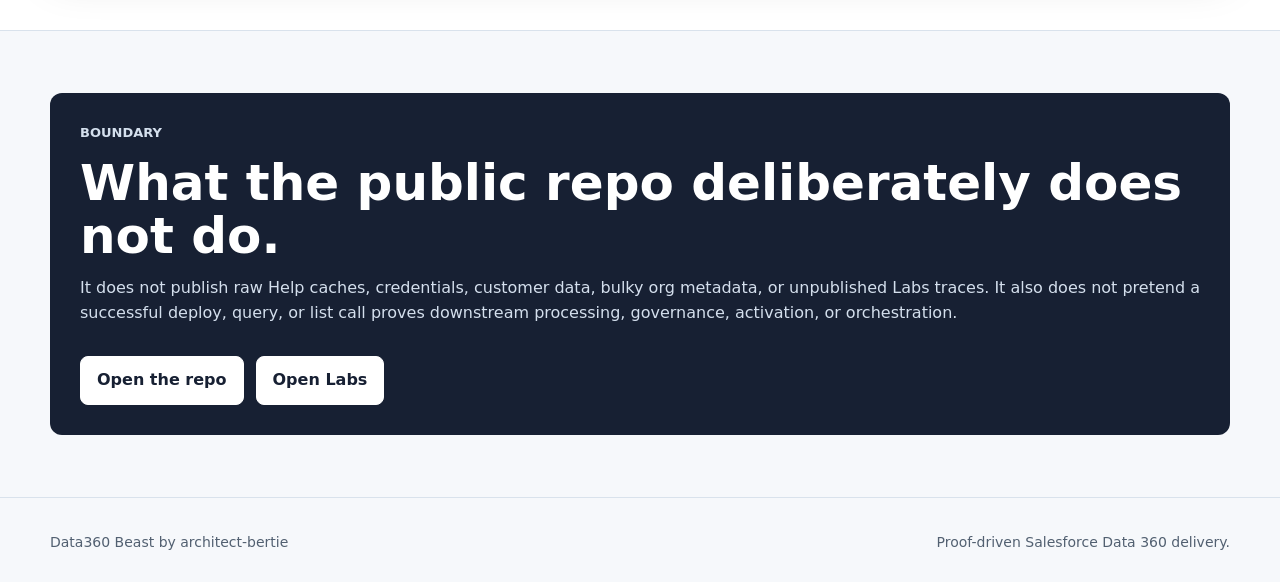
==== commit 59a4eb34: "Refresh Data 360 docs watch index" ====
--- a/docs/index.html
+++ b/docs/index.html
@@ -199,11 +199,19 @@
           <p class="eyebrow">Execution companion</p>
           <h2 id="companion-title">Beast knows what is true. Salesforce sf-skills helps run the commands.</h2>
           <p>
-            The optional Data 360 companion subset installs nine approved
-            Salesforce <code>sf-skills</code> folders for <code>sf data360</code>
-            command playbooks, readiness checks, templates, and CLI gotchas.
+            The optional Data 360 companion subset installs two Salesforce
+            <code>sf-skills</code> folders: <code>data360-schema-get</code> and
+            <code>data360-code-extension-generate</code> for schema retrieval
+            and Code Extension workflows.
             It does not replace <code>sf-docs</code>, and Beast still owns
             source order, proof, limits, OpenAPI discipline, and Labs promotion.
+          </p>
+          <p>
+            The seven former phase companions are retired after upstream removal.
+            Use the matching Beast <code>sf-datacloud-*</code> specialist, or
+            <code>sf-datacloud</code> for cross-phase work, with Beast preflight
+            and operation-specific proof. Existing local copies are left untouched
+            and may be stale. Retirement does not establish a replacement CLI workflow.
           </p>
         </div>
         <div class="status-grid">
@@ -225,7 +233,7 @@
           <article class="status-card frontier">
             <span class="mini-label">Names</span>
             <h3>Data 360 first</h3>
-            <p>Beast-facing prose says Data 360; upstream <code>*-datacloud</code> names remain only as exact folder references.</p>
+            <p>Beast-facing prose says Data 360; upstream <code>data360-*</code> names remain only as exact folder references.</p>
           </article>
         </div>
         <div class="actions">
